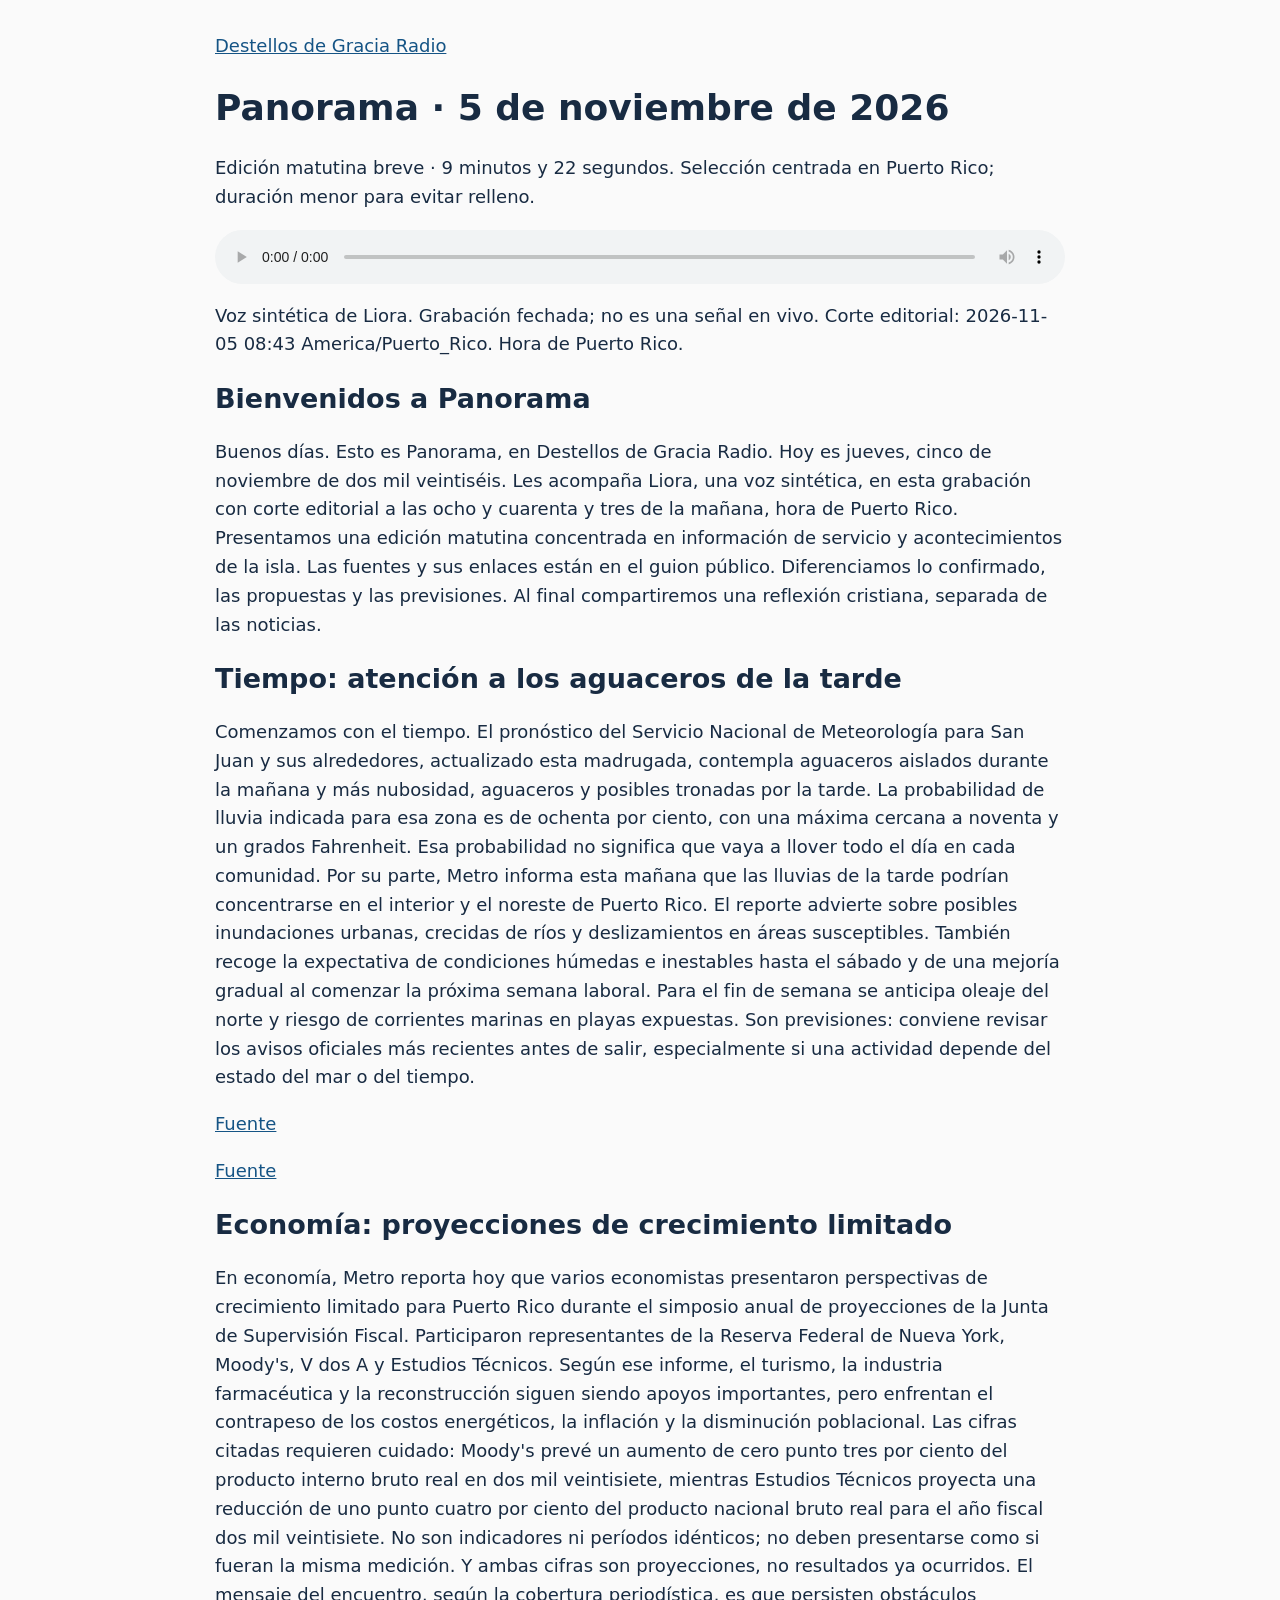
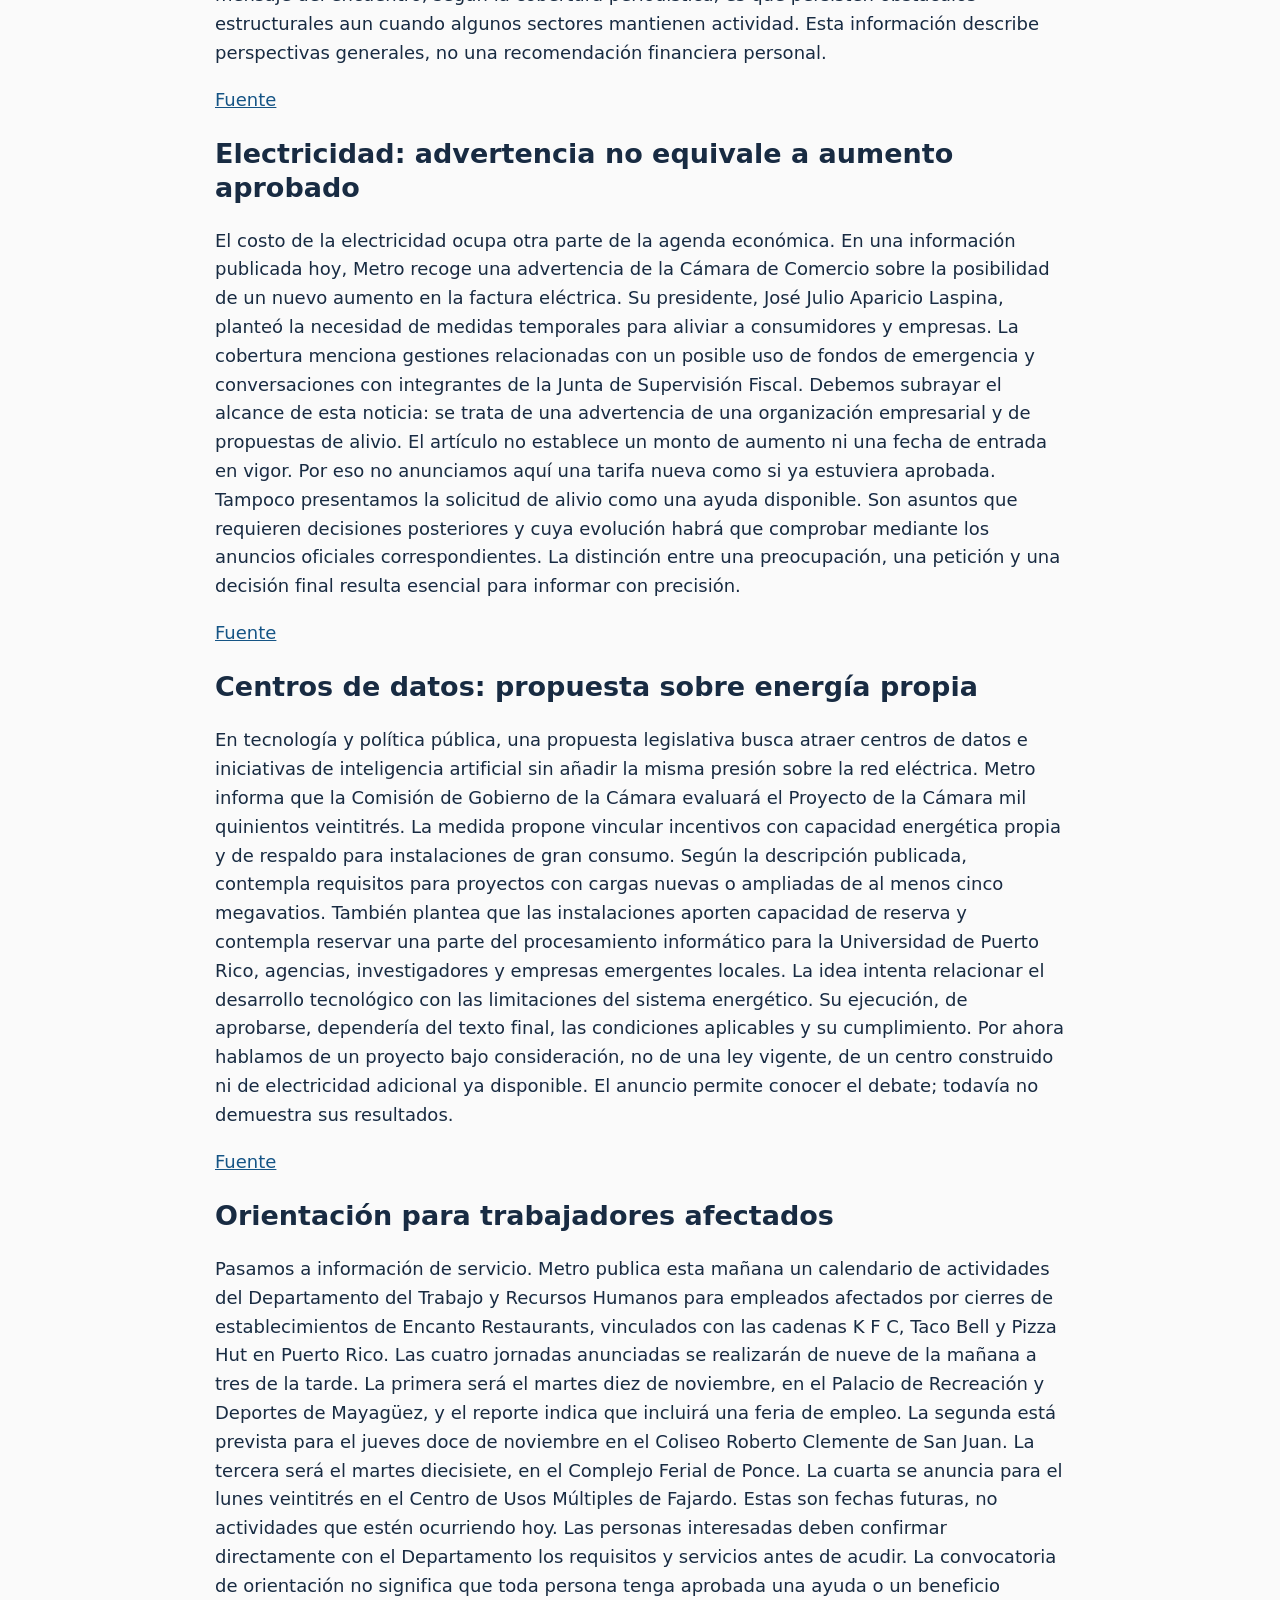
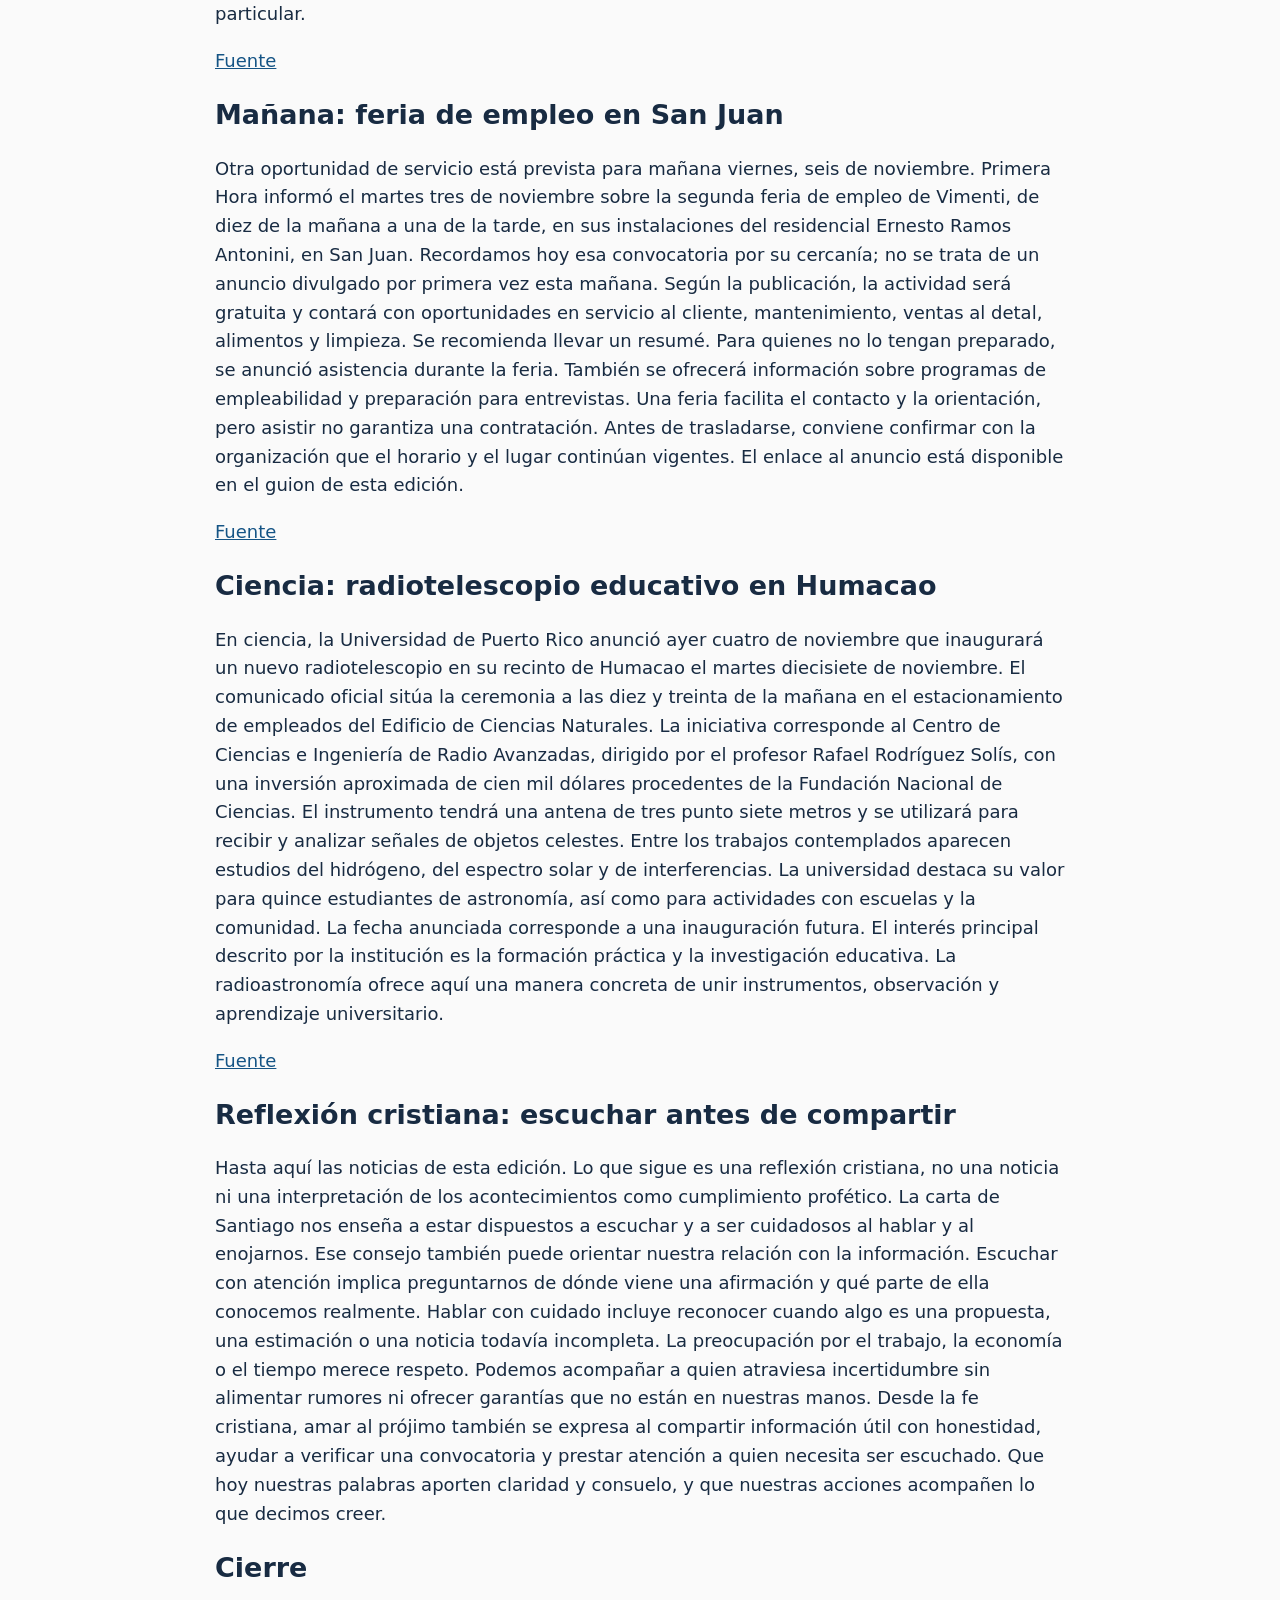
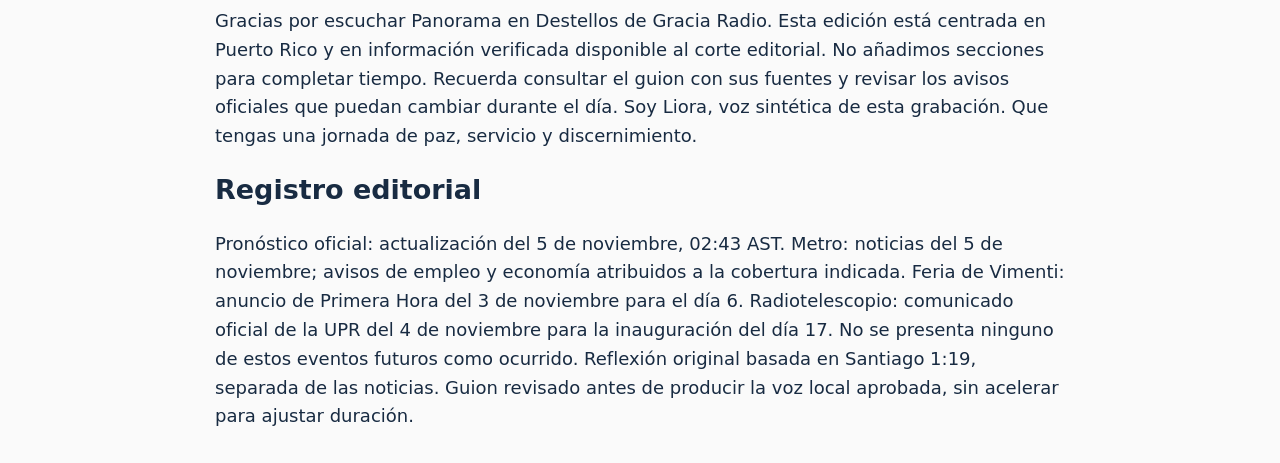
==== panorama-diario.html @ 6f7e4fbf "Publicar Panorama del 5 de noviembre de 2026 · edición matutina" ====
<html lang="es"><meta charset="utf-8"><meta name="viewport" content="width=device-width,initial-scale=1"><title>Panorama 2026-11-05</title><style>body{max-width:850px;margin:2rem auto;padding:0 1rem;font:18px/1.6 system-ui;color:#182b42;background:#fafafa}audio{width:100%}h1,h2{line-height:1.25}a{color:#155485}</style><body><nav><a href="./">Destellos de Gracia Radio</a></nav><h1>Panorama · 5 de noviembre de 2026</h1><p>Edición matutina breve · 9 minutos y 22 segundos. Selección centrada en Puerto Rico; duración menor para evitar relleno.</p><audio controls preload="metadata" src="panorama-diario.m4a?v=2026-11-05">Tu navegador no admite audio. <a href="panorama-diario.m4a?v=2026-11-05">Escuchar la edición</a>.</audio><p>Voz sintética de Liora. Grabación fechada; no es una señal en vivo. Corte editorial: 2026-11-05 08:43 America/Puerto_Rico. Hora de Puerto Rico.</p><h2>Bienvenidos a Panorama</h2><p>Buenos días. Esto es Panorama, en Destellos de Gracia Radio. Hoy es jueves, cinco de noviembre de dos mil veintiséis. Les acompaña Liora, una voz sintética, en esta grabación con corte editorial a las ocho y cuarenta y tres de la mañana, hora de Puerto Rico. Presentamos una edición matutina concentrada en información de servicio y acontecimientos de la isla. Las fuentes y sus enlaces están en el guion público. Diferenciamos lo confirmado, las propuestas y las previsiones. Al final compartiremos una reflexión cristiana, separada de las noticias.</p><h2>Tiempo: atención a los aguaceros de la tarde</h2><p>Comenzamos con el tiempo. El pronóstico del Servicio Nacional de Meteorología para San Juan y sus alrededores, actualizado esta madrugada, contempla aguaceros aislados durante la mañana y más nubosidad, aguaceros y posibles tronadas por la tarde. La probabilidad de lluvia indicada para esa zona es de ochenta por ciento, con una máxima cercana a noventa y un grados Fahrenheit. Esa probabilidad no significa que vaya a llover todo el día en cada comunidad. Por su parte, Metro informa esta mañana que las lluvias de la tarde podrían concentrarse en el interior y el noreste de Puerto Rico. El reporte advierte sobre posibles inundaciones urbanas, crecidas de ríos y deslizamientos en áreas susceptibles. También recoge la expectativa de condiciones húmedas e inestables hasta el sábado y de una mejoría gradual al comenzar la próxima semana laboral. Para el fin de semana se anticipa oleaje del norte y riesgo de corrientes marinas en playas expuestas. Son previsiones: conviene revisar los avisos oficiales más recientes antes de salir, especialmente si una actividad depende del estado del mar o del tiempo.</p><p><a href="https://forecast.weather.gov/MapClick.php?zoneid=PRZ001">Fuente</a></p><p><a href="https://www.metro.pr/noticias/2026/11/05/no-guardes-el-paraguas-preven-mas-aguaceros-y-tronadas-para-esta-tarde/">Fuente</a></p><h2>Economía: proyecciones de crecimiento limitado</h2><p>En economía, Metro reporta hoy que varios economistas presentaron perspectivas de crecimiento limitado para Puerto Rico durante el simposio anual de proyecciones de la Junta de Supervisión Fiscal. Participaron representantes de la Reserva Federal de Nueva York, Moody&#x27;s, V dos A y Estudios Técnicos. Según ese informe, el turismo, la industria farmacéutica y la reconstrucción siguen siendo apoyos importantes, pero enfrentan el contrapeso de los costos energéticos, la inflación y la disminución poblacional. Las cifras citadas requieren cuidado: Moody&#x27;s prevé un aumento de cero punto tres por ciento del producto interno bruto real en dos mil veintisiete, mientras Estudios Técnicos proyecta una reducción de uno punto cuatro por ciento del producto nacional bruto real para el año fiscal dos mil veintisiete. No son indicadores ni períodos idénticos; no deben presentarse como si fueran la misma medición. Y ambas cifras son proyecciones, no resultados ya ocurridos. El mensaje del encuentro, según la cobertura periodística, es que persisten obstáculos estructurales aun cuando algunos sectores mantienen actividad. Esta información describe perspectivas generales, no una recomendación financiera personal.</p><p><a href="https://www.metro.pr/negocios/2026/11/05/economia-de-puerto-rico-en-neutro-advierten-economistas-a-la-junta">Fuente</a></p><h2>Electricidad: advertencia no equivale a aumento aprobado</h2><p>El costo de la electricidad ocupa otra parte de la agenda económica. En una información publicada hoy, Metro recoge una advertencia de la Cámara de Comercio sobre la posibilidad de un nuevo aumento en la factura eléctrica. Su presidente, José Julio Aparicio Laspina, planteó la necesidad de medidas temporales para aliviar a consumidores y empresas. La cobertura menciona gestiones relacionadas con un posible uso de fondos de emergencia y conversaciones con integrantes de la Junta de Supervisión Fiscal. Debemos subrayar el alcance de esta noticia: se trata de una advertencia de una organización empresarial y de propuestas de alivio. El artículo no establece un monto de aumento ni una fecha de entrada en vigor. Por eso no anunciamos aquí una tarifa nueva como si ya estuviera aprobada. Tampoco presentamos la solicitud de alivio como una ayuda disponible. Son asuntos que requieren decisiones posteriores y cuya evolución habrá que comprobar mediante los anuncios oficiales correspondientes. La distinción entre una preocupación, una petición y una decisión final resulta esencial para informar con precisión.</p><p><a href="https://www.metro.pr/negocios/2026/11/05/camara-de-comercio-advierte-sobre-posible-nuevo-aumento-en-la-luz-y-pide-medidas-para-aliviar-el-bolsillo">Fuente</a></p><h2>Centros de datos: propuesta sobre energía propia</h2><p>En tecnología y política pública, una propuesta legislativa busca atraer centros de datos e iniciativas de inteligencia artificial sin añadir la misma presión sobre la red eléctrica. Metro informa que la Comisión de Gobierno de la Cámara evaluará el Proyecto de la Cámara mil quinientos veintitrés. La medida propone vincular incentivos con capacidad energética propia y de respaldo para instalaciones de gran consumo. Según la descripción publicada, contempla requisitos para proyectos con cargas nuevas o ampliadas de al menos cinco megavatios. También plantea que las instalaciones aporten capacidad de reserva y contempla reservar una parte del procesamiento informático para la Universidad de Puerto Rico, agencias, investigadores y empresas emergentes locales. La idea intenta relacionar el desarrollo tecnológico con las limitaciones del sistema energético. Su ejecución, de aprobarse, dependería del texto final, las condiciones aplicables y su cumplimiento. Por ahora hablamos de un proyecto bajo consideración, no de una ley vigente, de un centro construido ni de electricidad adicional ya disponible. El anuncio permite conocer el debate; todavía no demuestra sus resultados.</p><p><a href="https://www.metro.pr/negocios/2026/11/05/proyecto-busca-atraer-inteligencia-artificial-sin-sobrecargar-la-red-electrica">Fuente</a></p><h2>Orientación para trabajadores afectados</h2><p>Pasamos a información de servicio. Metro publica esta mañana un calendario de actividades del Departamento del Trabajo y Recursos Humanos para empleados afectados por cierres de establecimientos de Encanto Restaurants, vinculados con las cadenas K F C, Taco Bell y Pizza Hut en Puerto Rico. Las cuatro jornadas anunciadas se realizarán de nueve de la mañana a tres de la tarde. La primera será el martes diez de noviembre, en el Palacio de Recreación y Deportes de Mayagüez, y el reporte indica que incluirá una feria de empleo. La segunda está prevista para el jueves doce de noviembre en el Coliseo Roberto Clemente de San Juan. La tercera será el martes diecisiete, en el Complejo Ferial de Ponce. La cuarta se anuncia para el lunes veintitrés en el Centro de Usos Múltiples de Fajardo. Estas son fechas futuras, no actividades que estén ocurriendo hoy. Las personas interesadas deben confirmar directamente con el Departamento los requisitos y servicios antes de acudir. La convocatoria de orientación no significa que toda persona tenga aprobada una ayuda o un beneficio particular.</p><p><a href="https://www.metro.pr/noticias/2026/11/05/donde-habra-ayuda-para-empleados-de-kfc-taco-bell-y-pizza-hut-en-puerto-rico/">Fuente</a></p><h2>Mañana: feria de empleo en San Juan</h2><p>Otra oportunidad de servicio está prevista para mañana viernes, seis de noviembre. Primera Hora informó el martes tres de noviembre sobre la segunda feria de empleo de Vimenti, de diez de la mañana a una de la tarde, en sus instalaciones del residencial Ernesto Ramos Antonini, en San Juan. Recordamos hoy esa convocatoria por su cercanía; no se trata de un anuncio divulgado por primera vez esta mañana. Según la publicación, la actividad será gratuita y contará con oportunidades en servicio al cliente, mantenimiento, ventas al detal, alimentos y limpieza. Se recomienda llevar un resumé. Para quienes no lo tengan preparado, se anunció asistencia durante la feria. También se ofrecerá información sobre programas de empleabilidad y preparación para entrevistas. Una feria facilita el contacto y la orientación, pero asistir no garantiza una contratación. Antes de trasladarse, conviene confirmar con la organización que el horario y el lugar continúan vigentes. El enlace al anuncio está disponible en el guion de esta edición.</p><p><a href="https://www.primerahora.com/noticias/puerto-rico/notas/buscas-trabajo-llega-a-esta-feria-de-empleo-en-san-juan/">Fuente</a></p><h2>Ciencia: radiotelescopio educativo en Humacao</h2><p>En ciencia, la Universidad de Puerto Rico anunció ayer cuatro de noviembre que inaugurará un nuevo radiotelescopio en su recinto de Humacao el martes diecisiete de noviembre. El comunicado oficial sitúa la ceremonia a las diez y treinta de la mañana en el estacionamiento de empleados del Edificio de Ciencias Naturales. La iniciativa corresponde al Centro de Ciencias e Ingeniería de Radio Avanzadas, dirigido por el profesor Rafael Rodríguez Solís, con una inversión aproximada de cien mil dólares procedentes de la Fundación Nacional de Ciencias. El instrumento tendrá una antena de tres punto siete metros y se utilizará para recibir y analizar señales de objetos celestes. Entre los trabajos contemplados aparecen estudios del hidrógeno, del espectro solar y de interferencias. La universidad destaca su valor para quince estudiantes de astronomía, así como para actividades con escuelas y la comunidad. La fecha anunciada corresponde a una inauguración futura. El interés principal descrito por la institución es la formación práctica y la investigación educativa. La radioastronomía ofrece aquí una manera concreta de unir instrumentos, observación y aprendizaje universitario.</p><p><a href="https://www.upr.edu/puerto-rico-vuelve-a-contar-con-un-radiotelescopio-gracias-a-una-iniciativa-de-la-upr/">Fuente</a></p><h2>Reflexión cristiana: escuchar antes de compartir</h2><p>Hasta aquí las noticias de esta edición. Lo que sigue es una reflexión cristiana, no una noticia ni una interpretación de los acontecimientos como cumplimiento profético. La carta de Santiago nos enseña a estar dispuestos a escuchar y a ser cuidadosos al hablar y al enojarnos. Ese consejo también puede orientar nuestra relación con la información. Escuchar con atención implica preguntarnos de dónde viene una afirmación y qué parte de ella conocemos realmente. Hablar con cuidado incluye reconocer cuando algo es una propuesta, una estimación o una noticia todavía incompleta. La preocupación por el trabajo, la economía o el tiempo merece respeto. Podemos acompañar a quien atraviesa incertidumbre sin alimentar rumores ni ofrecer garantías que no están en nuestras manos. Desde la fe cristiana, amar al prójimo también se expresa al compartir información útil con honestidad, ayudar a verificar una convocatoria y prestar atención a quien necesita ser escuchado. Que hoy nuestras palabras aporten claridad y consuelo, y que nuestras acciones acompañen lo que decimos creer.</p><h2>Cierre</h2><p>Gracias por escuchar Panorama en Destellos de Gracia Radio. Esta edición está centrada en Puerto Rico y en información verificada disponible al corte editorial. No añadimos secciones para completar tiempo. Recuerda consultar el guion con sus fuentes y revisar los avisos oficiales que puedan cambiar durante el día. Soy Liora, voz sintética de esta grabación. Que tengas una jornada de paz, servicio y discernimiento.</p><h2>Registro editorial</h2><p>Pronóstico oficial: actualización del 5 de noviembre, 02:43 AST. Metro: noticias del 5 de noviembre; avisos de empleo y economía atribuidos a la cobertura indicada. Feria de Vimenti: anuncio de Primera Hora del 3 de noviembre para el día 6. Radiotelescopio: comunicado oficial de la UPR del 4 de noviembre para la inauguración del día 17. No se presenta ninguno de estos eventos futuros como ocurrido. Reflexión original basada en Santiago 1:19, separada de las noticias. Guion revisado antes de producir la voz local aprobada, sin acelerar para ajustar duración.</p></body></html>
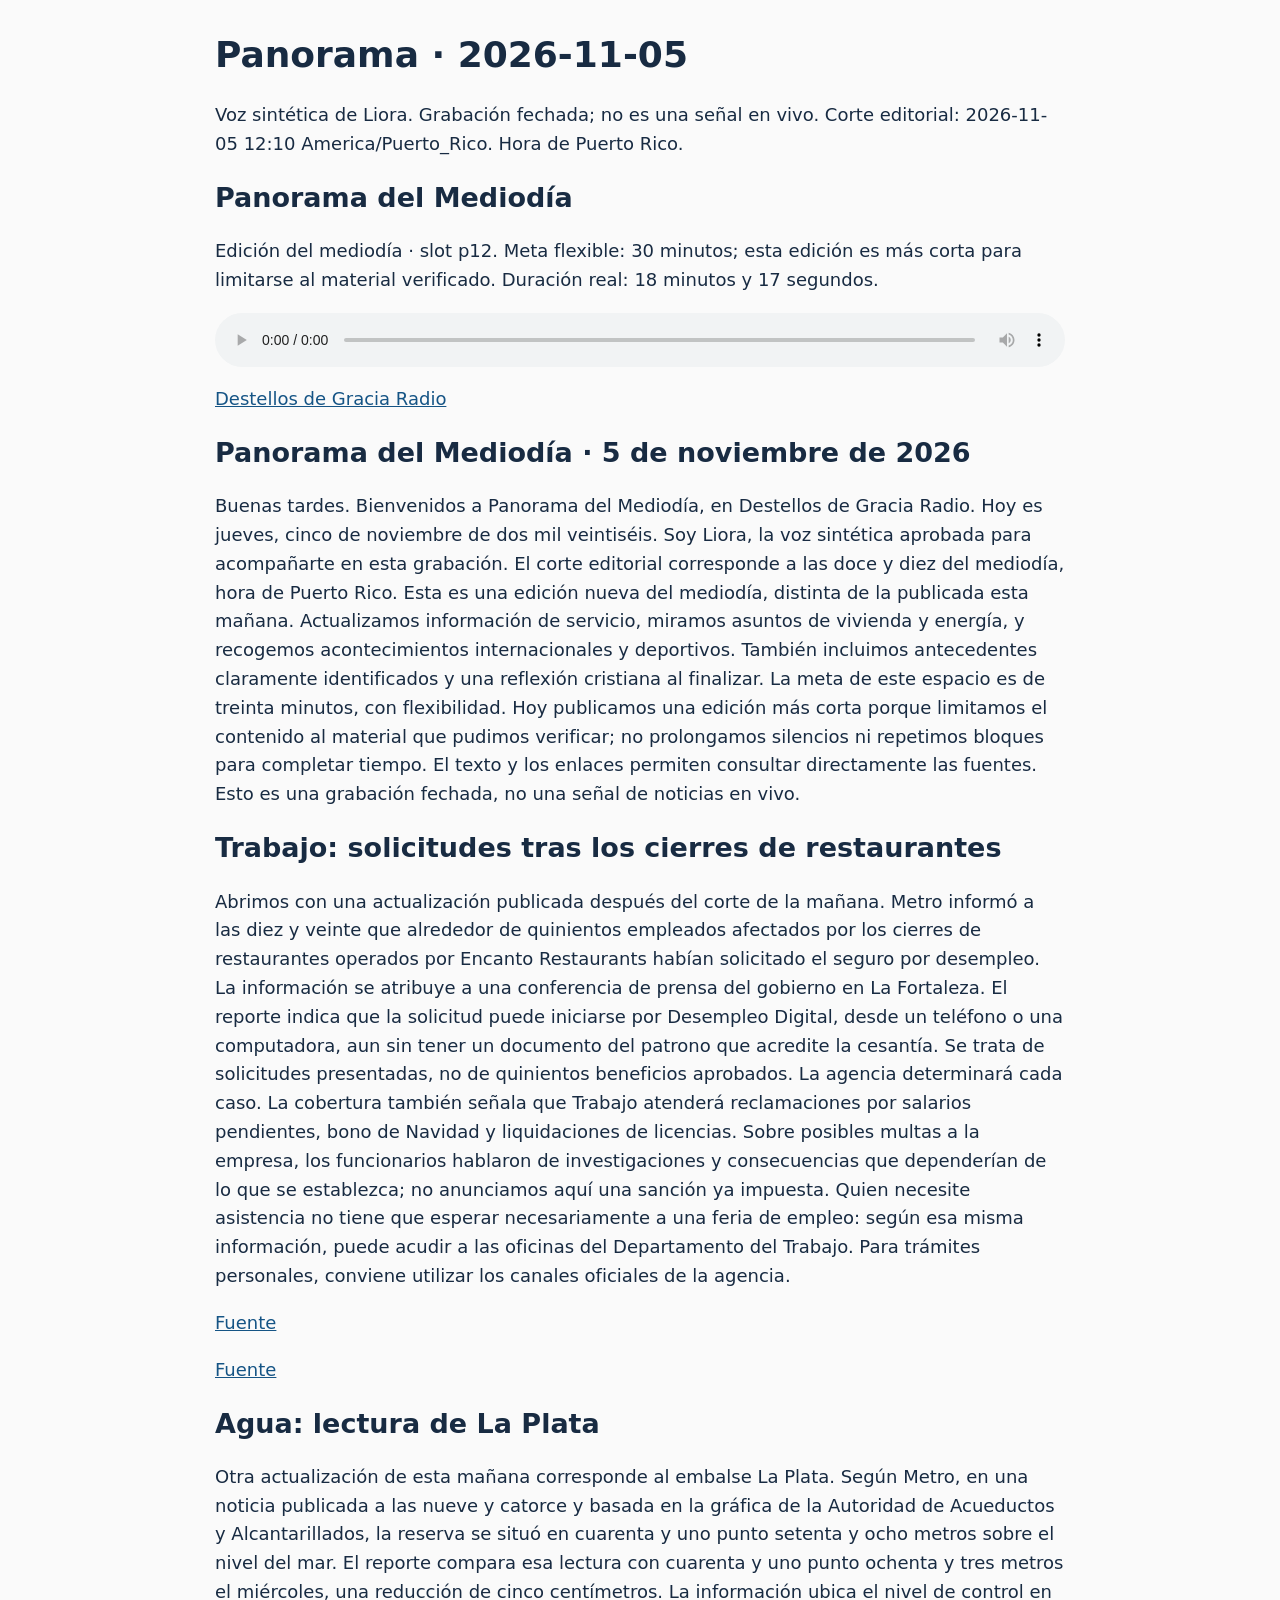
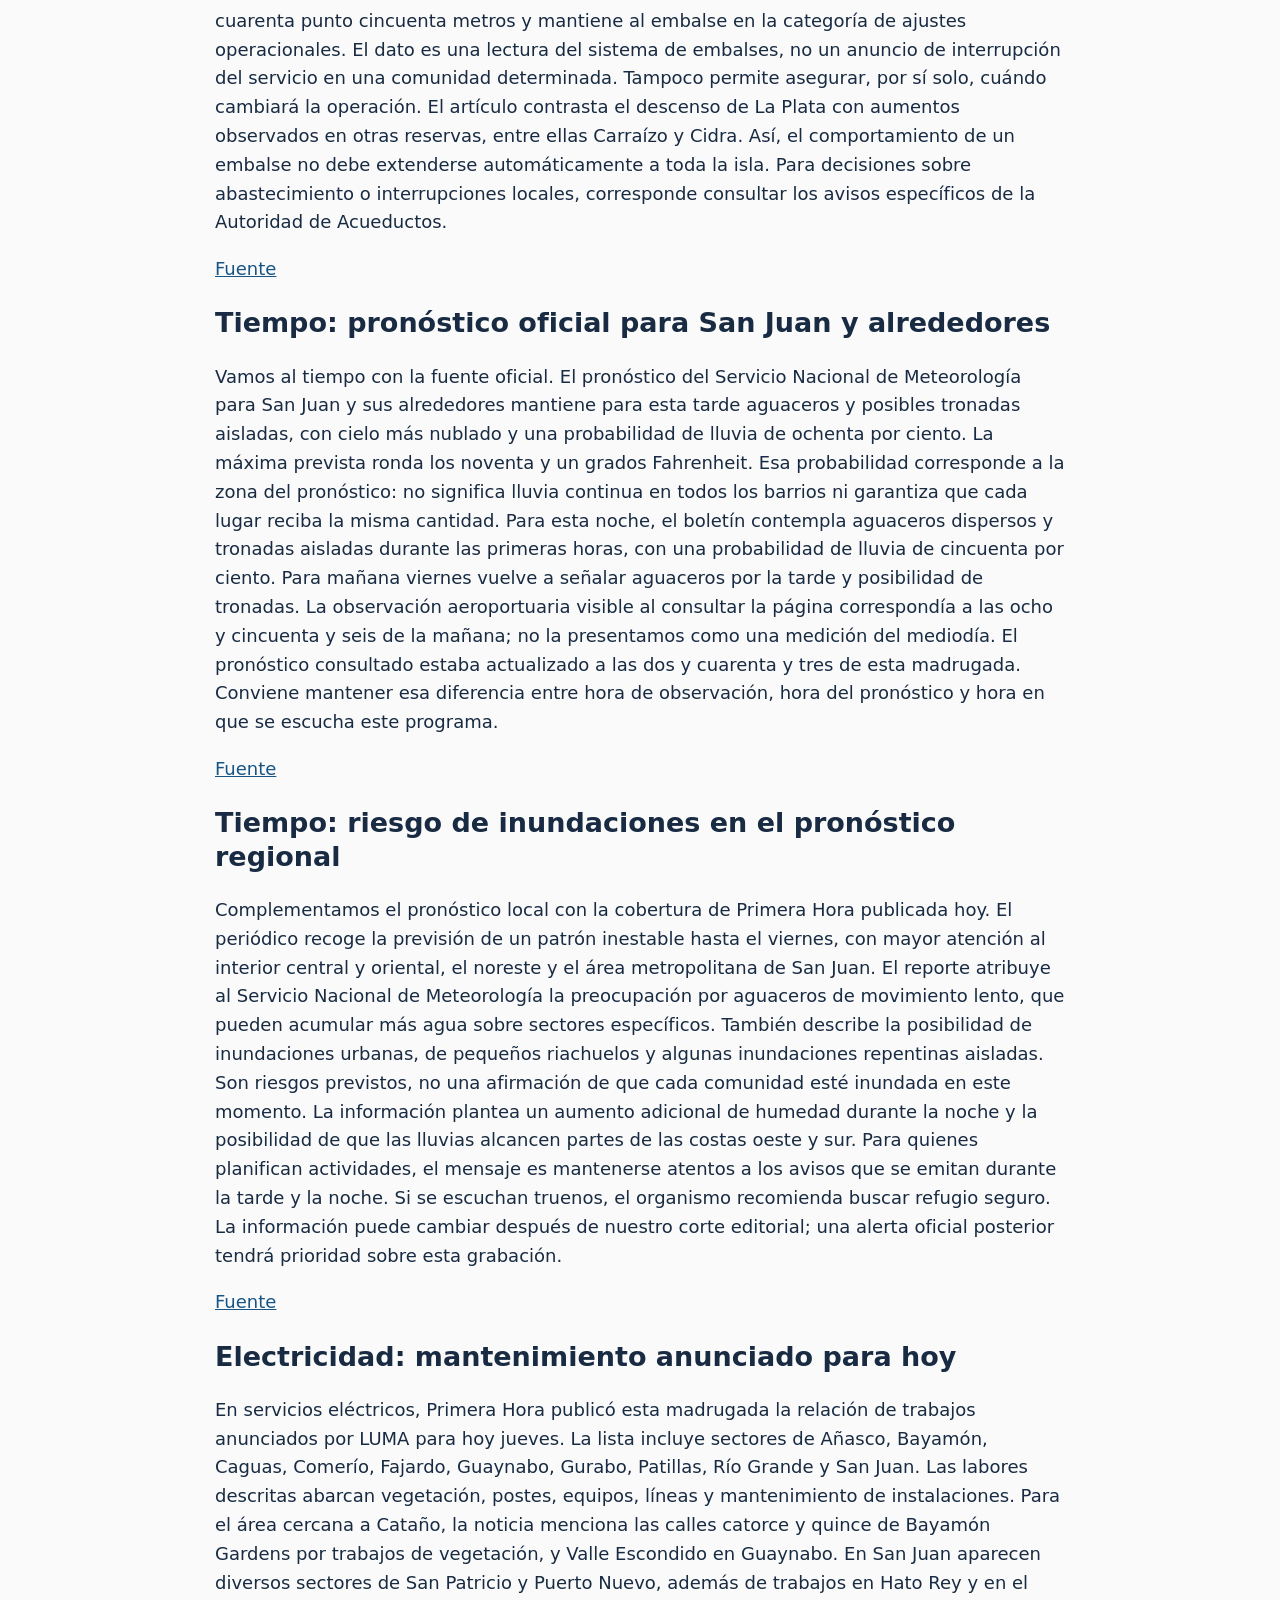
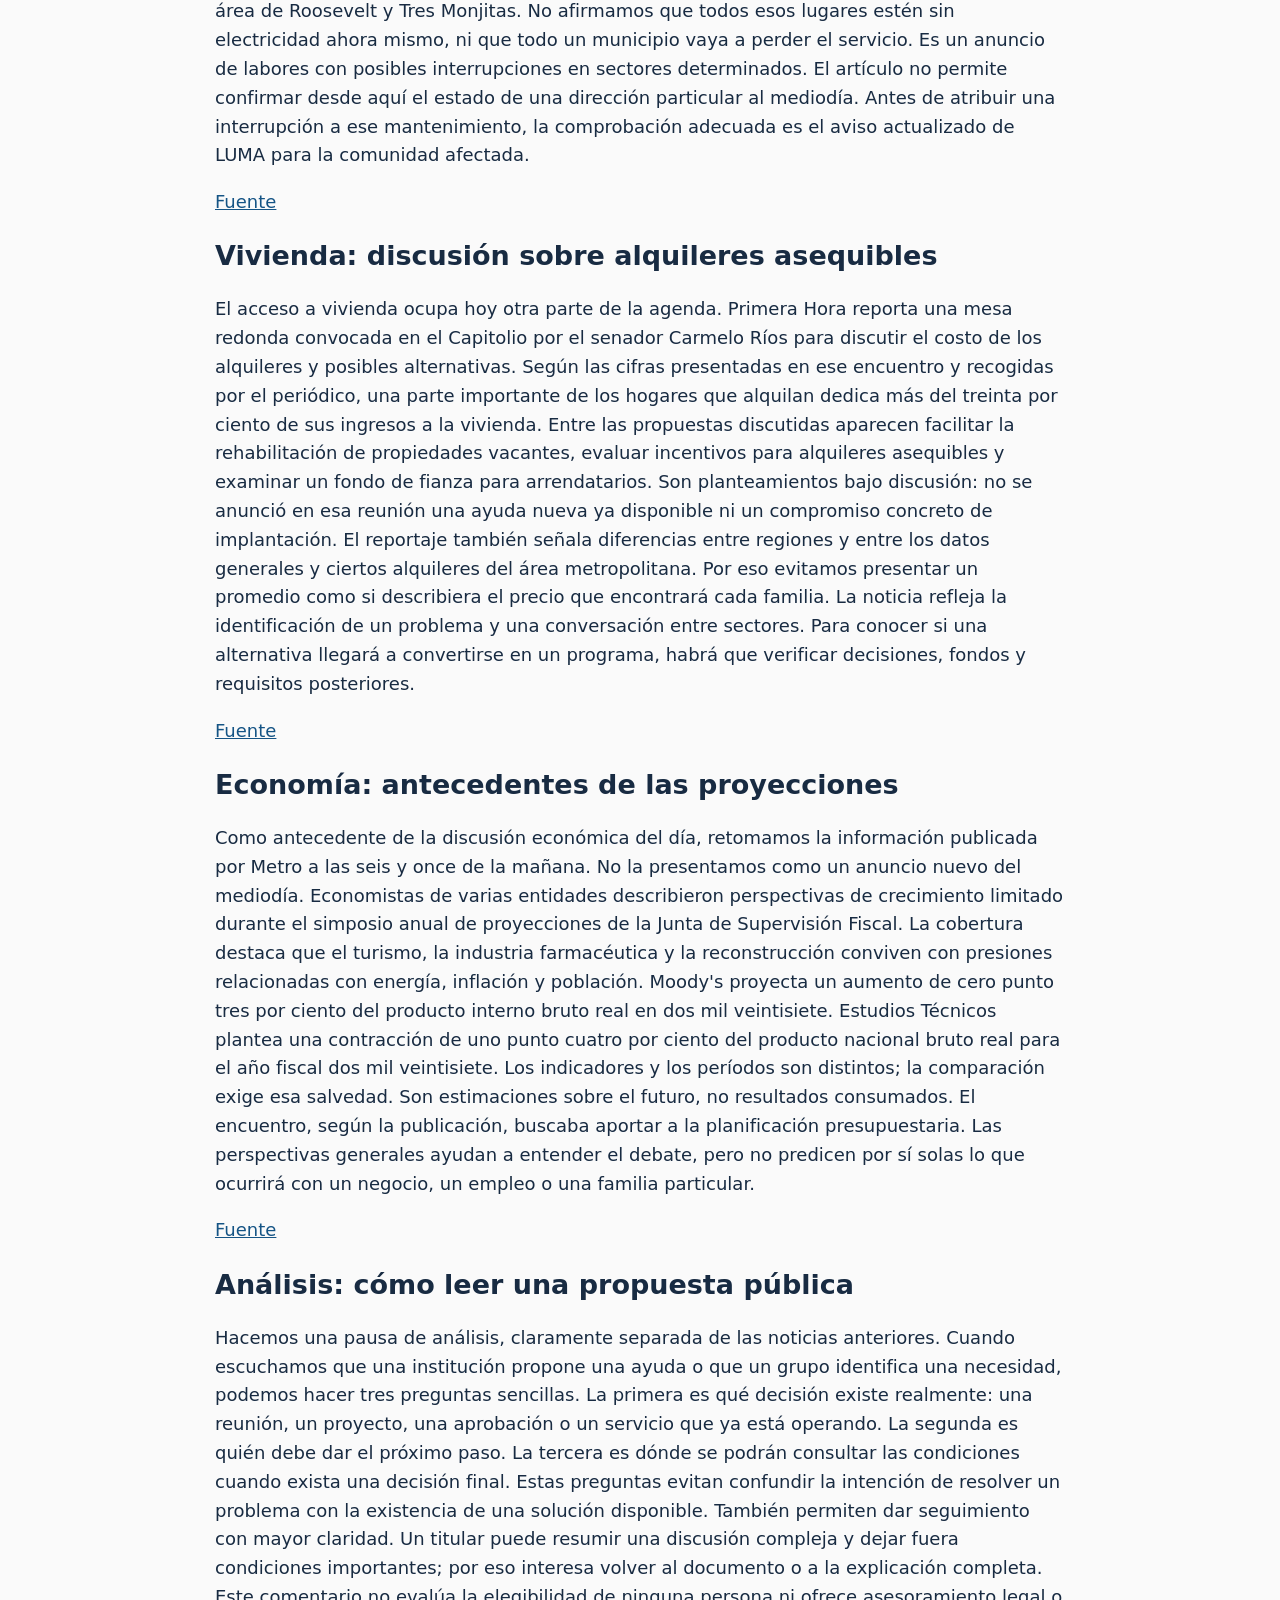
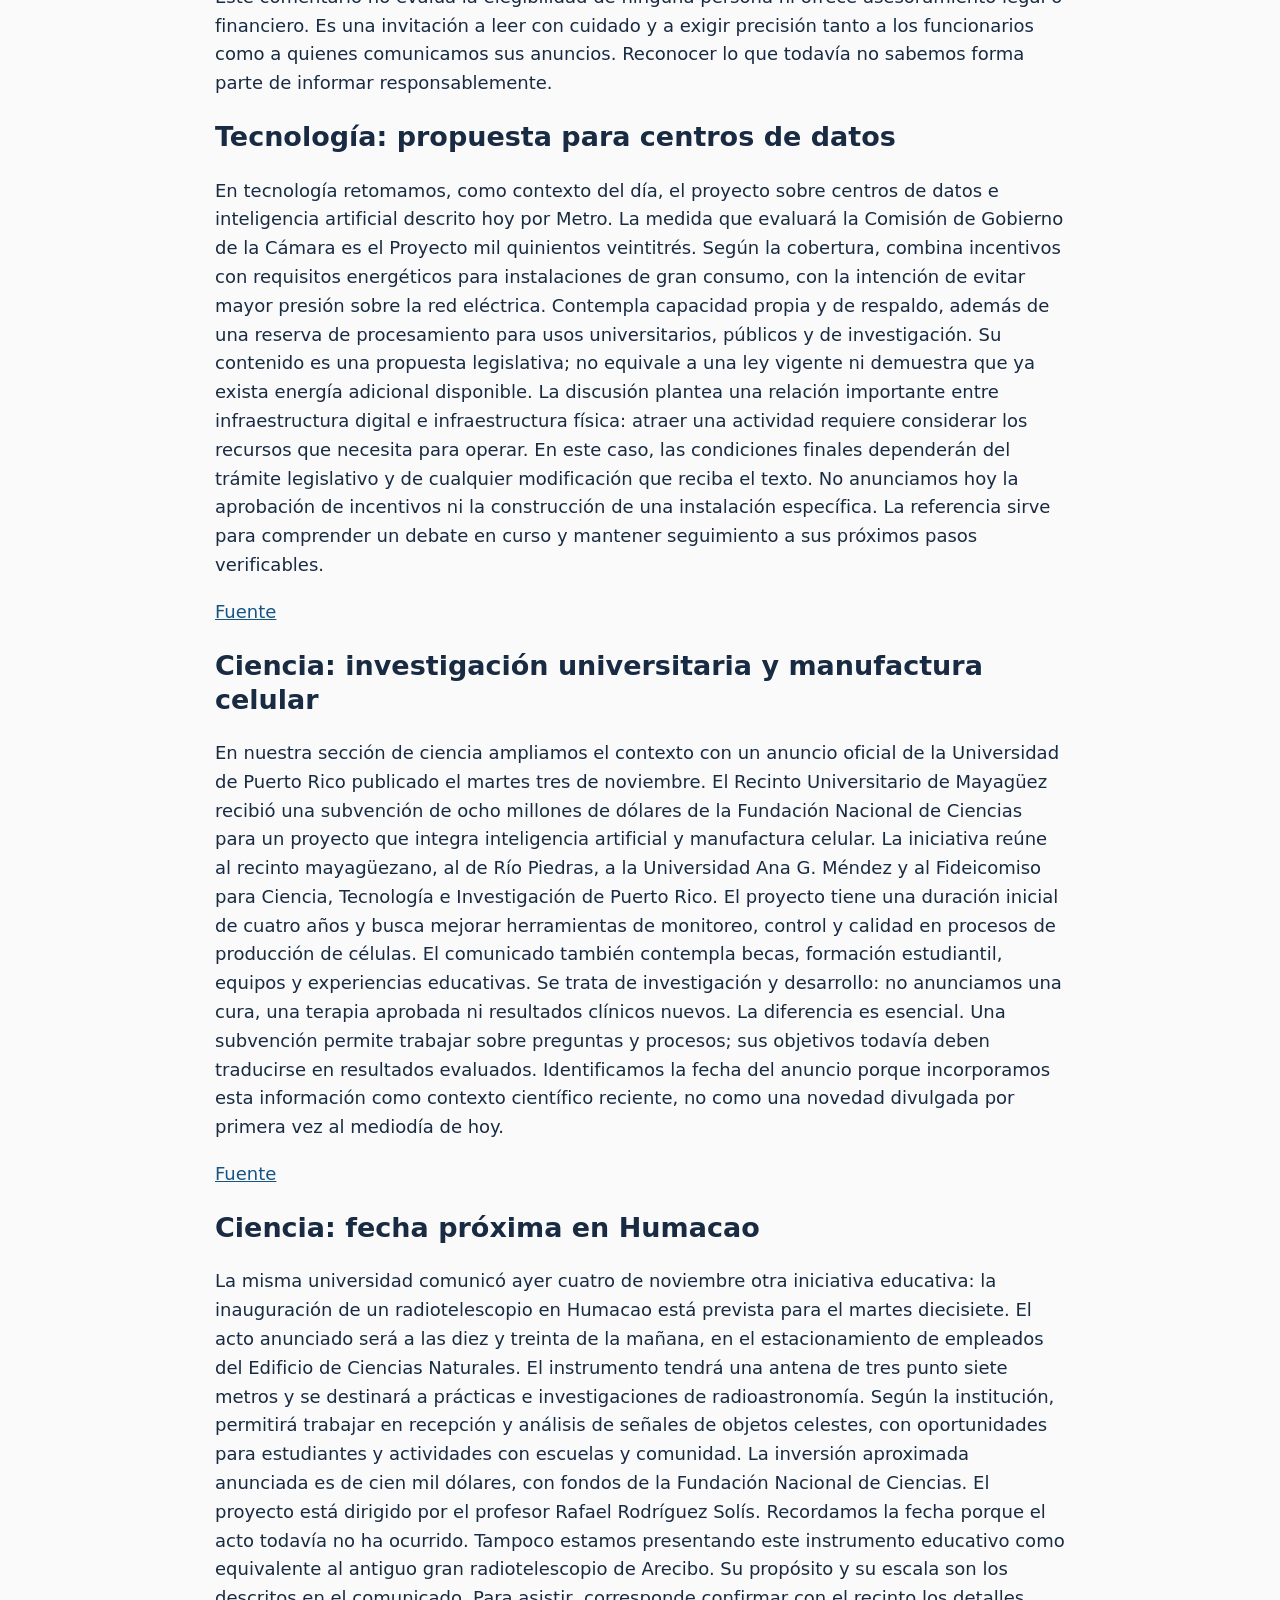
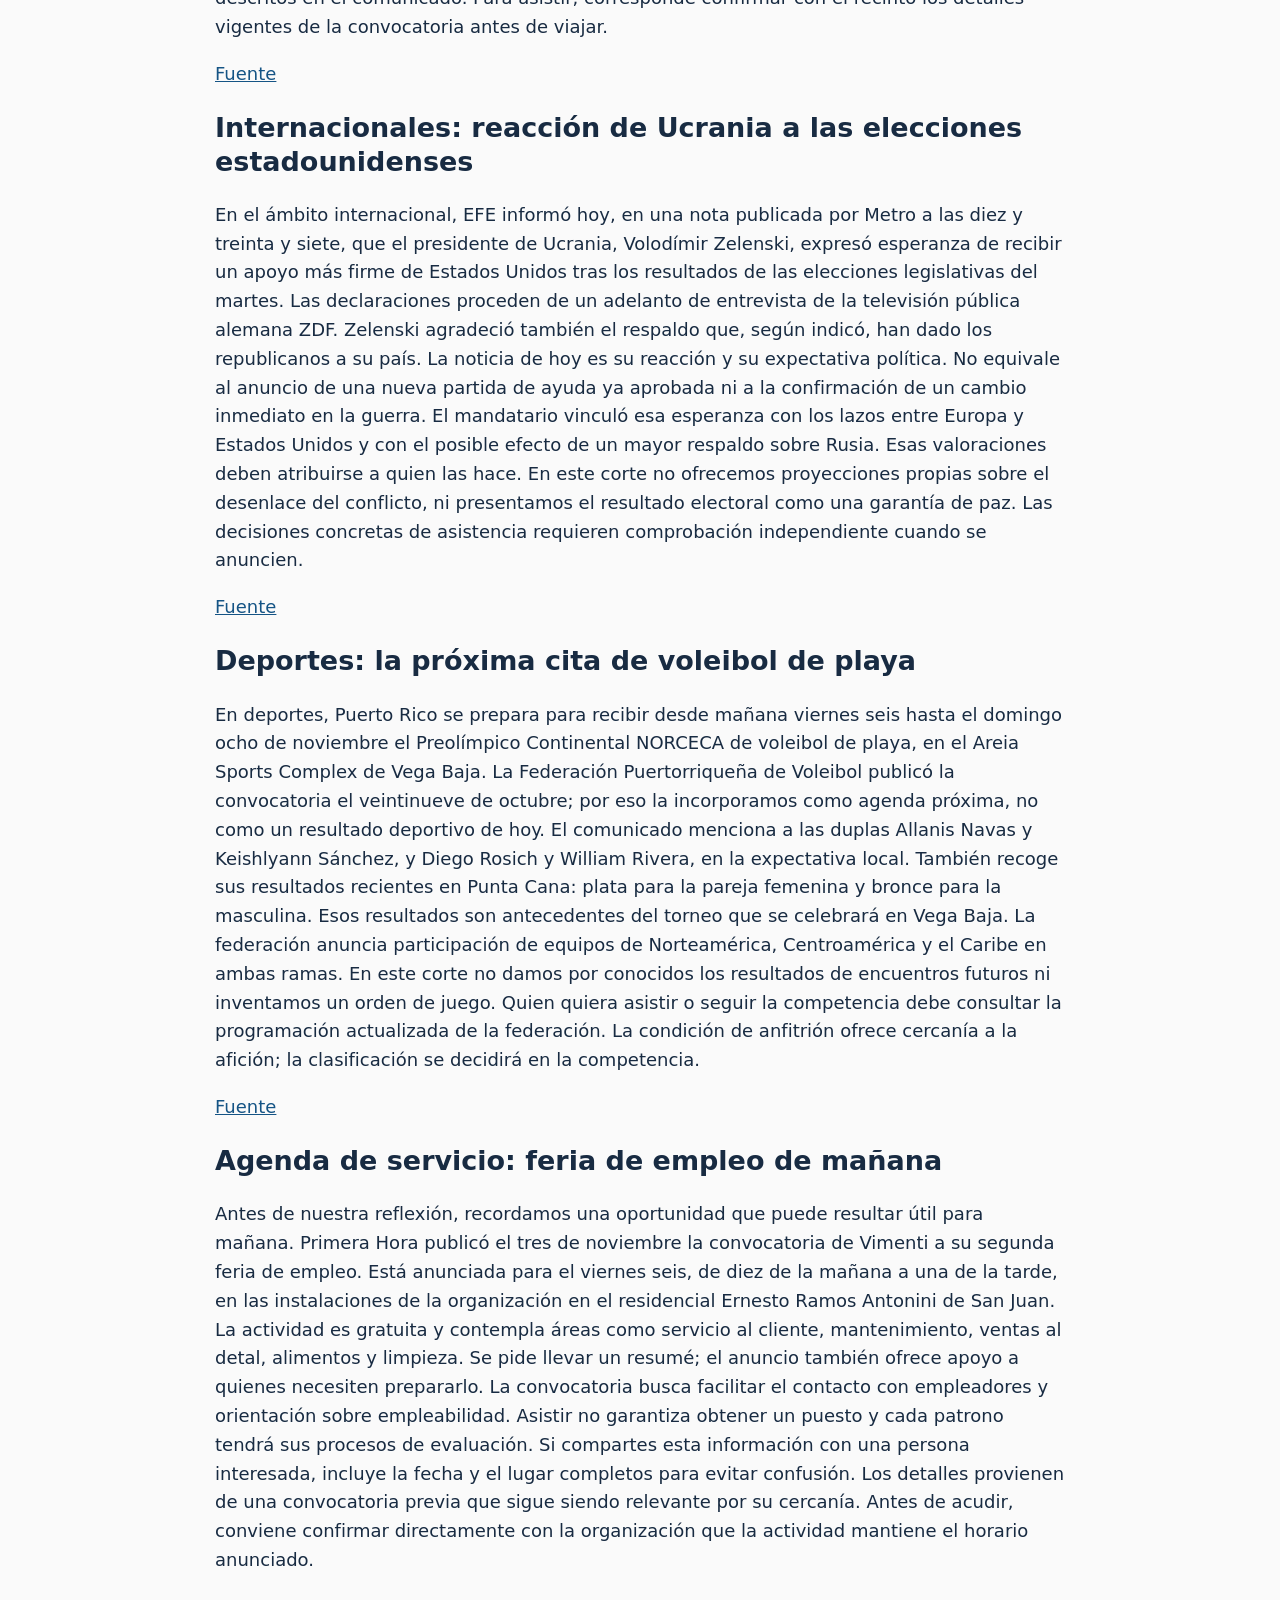
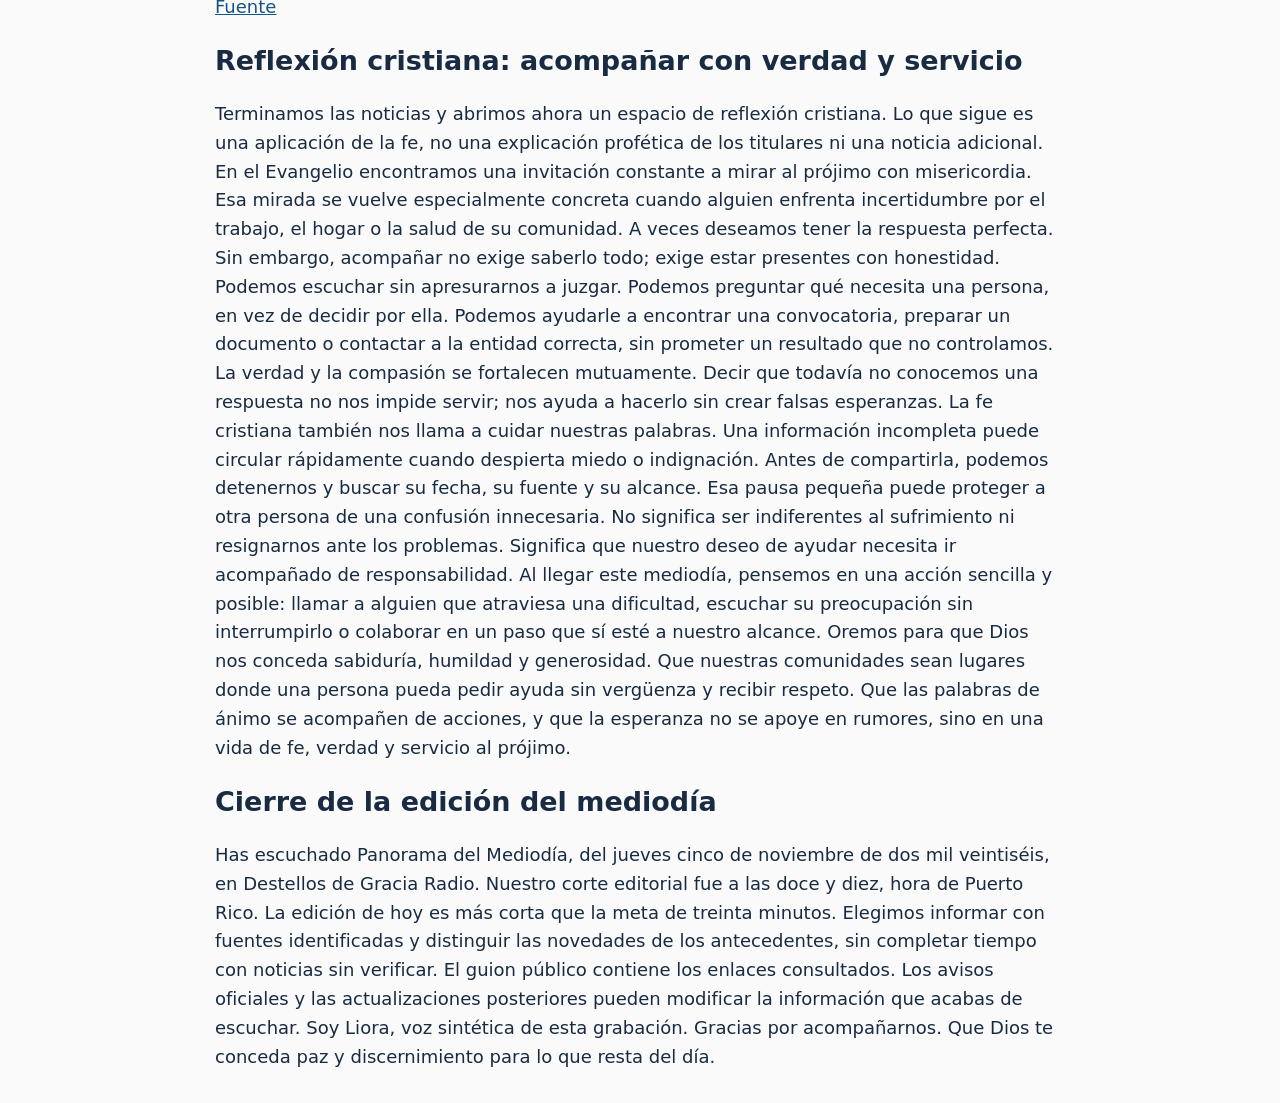
==== commit e4ca5b1f: "Panorama del Mediodía · 2026-11-05 p12" ====
--- a/panorama-diario.html
+++ b/panorama-diario.html
@@ -1 +1 @@
-<html lang="es"><meta charset="utf-8"><meta name="viewport" content="width=device-width,initial-scale=1"><title>Panorama 2026-11-05</title><style>body{max-width:850px;margin:2rem auto;padding:0 1rem;font:18px/1.6 system-ui;color:#182b42;background:#fafafa}audio{width:100%}h1,h2{line-height:1.25}a{color:#155485}</style><body><nav><a href="./">Destellos de Gracia Radio</a></nav><h1>Panorama · 5 de noviembre de 2026</h1><p>Edición matutina breve · 9 minutos y 22 segundos. Selección centrada en Puerto Rico; duración menor para evitar relleno.</p><audio controls preload="metadata" src="panorama-diario.m4a?v=2026-11-05">Tu navegador no admite audio. <a href="panorama-diario.m4a?v=2026-11-05">Escuchar la edición</a>.</audio><p>Voz sintética de Liora. Grabación fechada; no es una señal en vivo. Corte editorial: 2026-11-05 08:43 America/Puerto_Rico. Hora de Puerto Rico.</p><h2>Bienvenidos a Panorama</h2><p>Buenos días. Esto es Panorama, en Destellos de Gracia Radio. Hoy es jueves, cinco de noviembre de dos mil veintiséis. Les acompaña Liora, una voz sintética, en esta grabación con corte editorial a las ocho y cuarenta y tres de la mañana, hora de Puerto Rico. Presentamos una edición matutina concentrada en información de servicio y acontecimientos de la isla. Las fuentes y sus enlaces están en el guion público. Diferenciamos lo confirmado, las propuestas y las previsiones. Al final compartiremos una reflexión cristiana, separada de las noticias.</p><h2>Tiempo: atención a los aguaceros de la tarde</h2><p>Comenzamos con el tiempo. El pronóstico del Servicio Nacional de Meteorología para San Juan y sus alrededores, actualizado esta madrugada, contempla aguaceros aislados durante la mañana y más nubosidad, aguaceros y posibles tronadas por la tarde. La probabilidad de lluvia indicada para esa zona es de ochenta por ciento, con una máxima cercana a noventa y un grados Fahrenheit. Esa probabilidad no significa que vaya a llover todo el día en cada comunidad. Por su parte, Metro informa esta mañana que las lluvias de la tarde podrían concentrarse en el interior y el noreste de Puerto Rico. El reporte advierte sobre posibles inundaciones urbanas, crecidas de ríos y deslizamientos en áreas susceptibles. También recoge la expectativa de condiciones húmedas e inestables hasta el sábado y de una mejoría gradual al comenzar la próxima semana laboral. Para el fin de semana se anticipa oleaje del norte y riesgo de corrientes marinas en playas expuestas. Son previsiones: conviene revisar los avisos oficiales más recientes antes de salir, especialmente si una actividad depende del estado del mar o del tiempo.</p><p><a href="https://forecast.weather.gov/MapClick.php?zoneid=PRZ001">Fuente</a></p><p><a href="https://www.metro.pr/noticias/2026/11/05/no-guardes-el-paraguas-preven-mas-aguaceros-y-tronadas-para-esta-tarde/">Fuente</a></p><h2>Economía: proyecciones de crecimiento limitado</h2><p>En economía, Metro reporta hoy que varios economistas presentaron perspectivas de crecimiento limitado para Puerto Rico durante el simposio anual de proyecciones de la Junta de Supervisión Fiscal. Participaron representantes de la Reserva Federal de Nueva York, Moody&#x27;s, V dos A y Estudios Técnicos. Según ese informe, el turismo, la industria farmacéutica y la reconstrucción siguen siendo apoyos importantes, pero enfrentan el contrapeso de los costos energéticos, la inflación y la disminución poblacional. Las cifras citadas requieren cuidado: Moody&#x27;s prevé un aumento de cero punto tres por ciento del producto interno bruto real en dos mil veintisiete, mientras Estudios Técnicos proyecta una reducción de uno punto cuatro por ciento del producto nacional bruto real para el año fiscal dos mil veintisiete. No son indicadores ni períodos idénticos; no deben presentarse como si fueran la misma medición. Y ambas cifras son proyecciones, no resultados ya ocurridos. El mensaje del encuentro, según la cobertura periodística, es que persisten obstáculos estructurales aun cuando algunos sectores mantienen actividad. Esta información describe perspectivas generales, no una recomendación financiera personal.</p><p><a href="https://www.metro.pr/negocios/2026/11/05/economia-de-puerto-rico-en-neutro-advierten-economistas-a-la-junta">Fuente</a></p><h2>Electricidad: advertencia no equivale a aumento aprobado</h2><p>El costo de la electricidad ocupa otra parte de la agenda económica. En una información publicada hoy, Metro recoge una advertencia de la Cámara de Comercio sobre la posibilidad de un nuevo aumento en la factura eléctrica. Su presidente, José Julio Aparicio Laspina, planteó la necesidad de medidas temporales para aliviar a consumidores y empresas. La cobertura menciona gestiones relacionadas con un posible uso de fondos de emergencia y conversaciones con integrantes de la Junta de Supervisión Fiscal. Debemos subrayar el alcance de esta noticia: se trata de una advertencia de una organización empresarial y de propuestas de alivio. El artículo no establece un monto de aumento ni una fecha de entrada en vigor. Por eso no anunciamos aquí una tarifa nueva como si ya estuviera aprobada. Tampoco presentamos la solicitud de alivio como una ayuda disponible. Son asuntos que requieren decisiones posteriores y cuya evolución habrá que comprobar mediante los anuncios oficiales correspondientes. La distinción entre una preocupación, una petición y una decisión final resulta esencial para informar con precisión.</p><p><a href="https://www.metro.pr/negocios/2026/11/05/camara-de-comercio-advierte-sobre-posible-nuevo-aumento-en-la-luz-y-pide-medidas-para-aliviar-el-bolsillo">Fuente</a></p><h2>Centros de datos: propuesta sobre energía propia</h2><p>En tecnología y política pública, una propuesta legislativa busca atraer centros de datos e iniciativas de inteligencia artificial sin añadir la misma presión sobre la red eléctrica. Metro informa que la Comisión de Gobierno de la Cámara evaluará el Proyecto de la Cámara mil quinientos veintitrés. La medida propone vincular incentivos con capacidad energética propia y de respaldo para instalaciones de gran consumo. Según la descripción publicada, contempla requisitos para proyectos con cargas nuevas o ampliadas de al menos cinco megavatios. También plantea que las instalaciones aporten capacidad de reserva y contempla reservar una parte del procesamiento informático para la Universidad de Puerto Rico, agencias, investigadores y empresas emergentes locales. La idea intenta relacionar el desarrollo tecnológico con las limitaciones del sistema energético. Su ejecución, de aprobarse, dependería del texto final, las condiciones aplicables y su cumplimiento. Por ahora hablamos de un proyecto bajo consideración, no de una ley vigente, de un centro construido ni de electricidad adicional ya disponible. El anuncio permite conocer el debate; todavía no demuestra sus resultados.</p><p><a href="https://www.metro.pr/negocios/2026/11/05/proyecto-busca-atraer-inteligencia-artificial-sin-sobrecargar-la-red-electrica">Fuente</a></p><h2>Orientación para trabajadores afectados</h2><p>Pasamos a información de servicio. Metro publica esta mañana un calendario de actividades del Departamento del Trabajo y Recursos Humanos para empleados afectados por cierres de establecimientos de Encanto Restaurants, vinculados con las cadenas K F C, Taco Bell y Pizza Hut en Puerto Rico. Las cuatro jornadas anunciadas se realizarán de nueve de la mañana a tres de la tarde. La primera será el martes diez de noviembre, en el Palacio de Recreación y Deportes de Mayagüez, y el reporte indica que incluirá una feria de empleo. La segunda está prevista para el jueves doce de noviembre en el Coliseo Roberto Clemente de San Juan. La tercera será el martes diecisiete, en el Complejo Ferial de Ponce. La cuarta se anuncia para el lunes veintitrés en el Centro de Usos Múltiples de Fajardo. Estas son fechas futuras, no actividades que estén ocurriendo hoy. Las personas interesadas deben confirmar directamente con el Departamento los requisitos y servicios antes de acudir. La convocatoria de orientación no significa que toda persona tenga aprobada una ayuda o un beneficio particular.</p><p><a href="https://www.metro.pr/noticias/2026/11/05/donde-habra-ayuda-para-empleados-de-kfc-taco-bell-y-pizza-hut-en-puerto-rico/">Fuente</a></p><h2>Mañana: feria de empleo en San Juan</h2><p>Otra oportunidad de servicio está prevista para mañana viernes, seis de noviembre. Primera Hora informó el martes tres de noviembre sobre la segunda feria de empleo de Vimenti, de diez de la mañana a una de la tarde, en sus instalaciones del residencial Ernesto Ramos Antonini, en San Juan. Recordamos hoy esa convocatoria por su cercanía; no se trata de un anuncio divulgado por primera vez esta mañana. Según la publicación, la actividad será gratuita y contará con oportunidades en servicio al cliente, mantenimiento, ventas al detal, alimentos y limpieza. Se recomienda llevar un resumé. Para quienes no lo tengan preparado, se anunció asistencia durante la feria. También se ofrecerá información sobre programas de empleabilidad y preparación para entrevistas. Una feria facilita el contacto y la orientación, pero asistir no garantiza una contratación. Antes de trasladarse, conviene confirmar con la organización que el horario y el lugar continúan vigentes. El enlace al anuncio está disponible en el guion de esta edición.</p><p><a href="https://www.primerahora.com/noticias/puerto-rico/notas/buscas-trabajo-llega-a-esta-feria-de-empleo-en-san-juan/">Fuente</a></p><h2>Ciencia: radiotelescopio educativo en Humacao</h2><p>En ciencia, la Universidad de Puerto Rico anunció ayer cuatro de noviembre que inaugurará un nuevo radiotelescopio en su recinto de Humacao el martes diecisiete de noviembre. El comunicado oficial sitúa la ceremonia a las diez y treinta de la mañana en el estacionamiento de empleados del Edificio de Ciencias Naturales. La iniciativa corresponde al Centro de Ciencias e Ingeniería de Radio Avanzadas, dirigido por el profesor Rafael Rodríguez Solís, con una inversión aproximada de cien mil dólares procedentes de la Fundación Nacional de Ciencias. El instrumento tendrá una antena de tres punto siete metros y se utilizará para recibir y analizar señales de objetos celestes. Entre los trabajos contemplados aparecen estudios del hidrógeno, del espectro solar y de interferencias. La universidad destaca su valor para quince estudiantes de astronomía, así como para actividades con escuelas y la comunidad. La fecha anunciada corresponde a una inauguración futura. El interés principal descrito por la institución es la formación práctica y la investigación educativa. La radioastronomía ofrece aquí una manera concreta de unir instrumentos, observación y aprendizaje universitario.</p><p><a href="https://www.upr.edu/puerto-rico-vuelve-a-contar-con-un-radiotelescopio-gracias-a-una-iniciativa-de-la-upr/">Fuente</a></p><h2>Reflexión cristiana: escuchar antes de compartir</h2><p>Hasta aquí las noticias de esta edición. Lo que sigue es una reflexión cristiana, no una noticia ni una interpretación de los acontecimientos como cumplimiento profético. La carta de Santiago nos enseña a estar dispuestos a escuchar y a ser cuidadosos al hablar y al enojarnos. Ese consejo también puede orientar nuestra relación con la información. Escuchar con atención implica preguntarnos de dónde viene una afirmación y qué parte de ella conocemos realmente. Hablar con cuidado incluye reconocer cuando algo es una propuesta, una estimación o una noticia todavía incompleta. La preocupación por el trabajo, la economía o el tiempo merece respeto. Podemos acompañar a quien atraviesa incertidumbre sin alimentar rumores ni ofrecer garantías que no están en nuestras manos. Desde la fe cristiana, amar al prójimo también se expresa al compartir información útil con honestidad, ayudar a verificar una convocatoria y prestar atención a quien necesita ser escuchado. Que hoy nuestras palabras aporten claridad y consuelo, y que nuestras acciones acompañen lo que decimos creer.</p><h2>Cierre</h2><p>Gracias por escuchar Panorama en Destellos de Gracia Radio. Esta edición está centrada en Puerto Rico y en información verificada disponible al corte editorial. No añadimos secciones para completar tiempo. Recuerda consultar el guion con sus fuentes y revisar los avisos oficiales que puedan cambiar durante el día. Soy Liora, voz sintética de esta grabación. Que tengas una jornada de paz, servicio y discernimiento.</p><h2>Registro editorial</h2><p>Pronóstico oficial: actualización del 5 de noviembre, 02:43 AST. Metro: noticias del 5 de noviembre; avisos de empleo y economía atribuidos a la cobertura indicada. Feria de Vimenti: anuncio de Primera Hora del 3 de noviembre para el día 6. Radiotelescopio: comunicado oficial de la UPR del 4 de noviembre para la inauguración del día 17. No se presenta ninguno de estos eventos futuros como ocurrido. Reflexión original basada en Santiago 1:19, separada de las noticias. Guion revisado antes de producir la voz local aprobada, sin acelerar para ajustar duración.</p></body></html>+<html lang="es"><meta charset="utf-8"><meta name="viewport" content="width=device-width,initial-scale=1"><title>Panorama 2026-11-05</title><style>body{max-width:850px;margin:2rem auto;padding:0 1rem;font:18px/1.6 system-ui;color:#182b42;background:#fafafa}audio{width:100%}h1,h2{line-height:1.25}a{color:#155485}</style><body><h1>Panorama · 2026-11-05</h1><p>Voz sintética de Liora. Grabación fechada; no es una señal en vivo. Corte editorial: 2026-11-05 12:10 America/Puerto_Rico. Hora de Puerto Rico.</p><h2>Panorama del Mediodía</h2><p>Edición del mediodía · slot p12. Meta flexible: 30 minutos; esta edición es más corta para limitarse al material verificado. Duración real: 18 minutos y 17 segundos.</p><audio controls preload="metadata" src="panorama-diario.m4a?v=2026-11-05-p12"></audio><p><a href="./">Destellos de Gracia Radio</a></p><h2>Panorama del Mediodía · 5 de noviembre de 2026</h2><p>Buenas tardes. Bienvenidos a Panorama del Mediodía, en Destellos de Gracia Radio. Hoy es jueves, cinco de noviembre de dos mil veintiséis. Soy Liora, la voz sintética aprobada para acompañarte en esta grabación. El corte editorial corresponde a las doce y diez del mediodía, hora de Puerto Rico. Esta es una edición nueva del mediodía, distinta de la publicada esta mañana. Actualizamos información de servicio, miramos asuntos de vivienda y energía, y recogemos acontecimientos internacionales y deportivos. También incluimos antecedentes claramente identificados y una reflexión cristiana al finalizar. La meta de este espacio es de treinta minutos, con flexibilidad. Hoy publicamos una edición más corta porque limitamos el contenido al material que pudimos verificar; no prolongamos silencios ni repetimos bloques para completar tiempo. El texto y los enlaces permiten consultar directamente las fuentes. Esto es una grabación fechada, no una señal de noticias en vivo.</p><h2>Trabajo: solicitudes tras los cierres de restaurantes</h2><p>Abrimos con una actualización publicada después del corte de la mañana. Metro informó a las diez y veinte que alrededor de quinientos empleados afectados por los cierres de restaurantes operados por Encanto Restaurants habían solicitado el seguro por desempleo. La información se atribuye a una conferencia de prensa del gobierno en La Fortaleza. El reporte indica que la solicitud puede iniciarse por Desempleo Digital, desde un teléfono o una computadora, aun sin tener un documento del patrono que acredite la cesantía. Se trata de solicitudes presentadas, no de quinientos beneficios aprobados. La agencia determinará cada caso. La cobertura también señala que Trabajo atenderá reclamaciones por salarios pendientes, bono de Navidad y liquidaciones de licencias. Sobre posibles multas a la empresa, los funcionarios hablaron de investigaciones y consecuencias que dependerían de lo que se establezca; no anunciamos aquí una sanción ya impuesta. Quien necesite asistencia no tiene que esperar necesariamente a una feria de empleo: según esa misma información, puede acudir a las oficinas del Departamento del Trabajo. Para trámites personales, conviene utilizar los canales oficiales de la agencia.</p><p><a href="https://www.metro.pr/noticias/2026/11/05/unos-500-empleados-ya-han-solicitado-el-desempleo-tras-cierres-de-fast-foods/">Fuente</a></p><p><a href="https://www.primerahora.com/noticias/consumo/notas/que-pasara-con-los-restaurantes-y-empleados-de-kfc-y-taco-bell/">Fuente</a></p><h2>Agua: lectura de La Plata</h2><p>Otra actualización de esta mañana corresponde al embalse La Plata. Según Metro, en una noticia publicada a las nueve y catorce y basada en la gráfica de la Autoridad de Acueductos y Alcantarillados, la reserva se situó en cuarenta y uno punto setenta y ocho metros sobre el nivel del mar. El reporte compara esa lectura con cuarenta y uno punto ochenta y tres metros el miércoles, una reducción de cinco centímetros. La información ubica el nivel de control en cuarenta punto cincuenta metros y mantiene al embalse en la categoría de ajustes operacionales. El dato es una lectura del sistema de embalses, no un anuncio de interrupción del servicio en una comunidad determinada. Tampoco permite asegurar, por sí solo, cuándo cambiará la operación. El artículo contrasta el descenso de La Plata con aumentos observados en otras reservas, entre ellas Carraízo y Cidra. Así, el comportamiento de un embalse no debe extenderse automáticamente a toda la isla. Para decisiones sobre abastecimiento o interrupciones locales, corresponde consultar los avisos específicos de la Autoridad de Acueductos.</p><p><a href="https://www.metro.pr/noticias/2026/11/05/la-plata-sigue-picada-y-se-acerca-mas-al-nivel-de-control/">Fuente</a></p><h2>Tiempo: pronóstico oficial para San Juan y alrededores</h2><p>Vamos al tiempo con la fuente oficial. El pronóstico del Servicio Nacional de Meteorología para San Juan y sus alrededores mantiene para esta tarde aguaceros y posibles tronadas aisladas, con cielo más nublado y una probabilidad de lluvia de ochenta por ciento. La máxima prevista ronda los noventa y un grados Fahrenheit. Esa probabilidad corresponde a la zona del pronóstico: no significa lluvia continua en todos los barrios ni garantiza que cada lugar reciba la misma cantidad. Para esta noche, el boletín contempla aguaceros dispersos y tronadas aisladas durante las primeras horas, con una probabilidad de lluvia de cincuenta por ciento. Para mañana viernes vuelve a señalar aguaceros por la tarde y posibilidad de tronadas. La observación aeroportuaria visible al consultar la página correspondía a las ocho y cincuenta y seis de la mañana; no la presentamos como una medición del mediodía. El pronóstico consultado estaba actualizado a las dos y cuarenta y tres de esta madrugada. Conviene mantener esa diferencia entre hora de observación, hora del pronóstico y hora en que se escucha este programa.</p><p><a href="https://forecast.weather.gov/MapClick.php?zoneid=PRZ001">Fuente</a></p><h2>Tiempo: riesgo de inundaciones en el pronóstico regional</h2><p>Complementamos el pronóstico local con la cobertura de Primera Hora publicada hoy. El periódico recoge la previsión de un patrón inestable hasta el viernes, con mayor atención al interior central y oriental, el noreste y el área metropolitana de San Juan. El reporte atribuye al Servicio Nacional de Meteorología la preocupación por aguaceros de movimiento lento, que pueden acumular más agua sobre sectores específicos. También describe la posibilidad de inundaciones urbanas, de pequeños riachuelos y algunas inundaciones repentinas aisladas. Son riesgos previstos, no una afirmación de que cada comunidad esté inundada en este momento. La información plantea un aumento adicional de humedad durante la noche y la posibilidad de que las lluvias alcancen partes de las costas oeste y sur. Para quienes planifican actividades, el mensaje es mantenerse atentos a los avisos que se emitan durante la tarde y la noche. Si se escuchan truenos, el organismo recomienda buscar refugio seguro. La información puede cambiar después de nuestro corte editorial; una alerta oficial posterior tendrá prioridad sobre esta grabación.</p><p><a href="https://www.primerahora.com/noticias/el-tiempo/notas/meteorologia-advierte-sobre-riesgo-de-inundaciones-por-lluvias-fuertes/">Fuente</a></p><h2>Electricidad: mantenimiento anunciado para hoy</h2><p>En servicios eléctricos, Primera Hora publicó esta madrugada la relación de trabajos anunciados por LUMA para hoy jueves. La lista incluye sectores de Añasco, Bayamón, Caguas, Comerío, Fajardo, Guaynabo, Gurabo, Patillas, Río Grande y San Juan. Las labores descritas abarcan vegetación, postes, equipos, líneas y mantenimiento de instalaciones. Para el área cercana a Cataño, la noticia menciona las calles catorce y quince de Bayamón Gardens por trabajos de vegetación, y Valle Escondido en Guaynabo. En San Juan aparecen diversos sectores de San Patricio y Puerto Nuevo, además de trabajos en Hato Rey y en el área de Roosevelt y Tres Monjitas. No afirmamos que todos esos lugares estén sin electricidad ahora mismo, ni que todo un municipio vaya a perder el servicio. Es un anuncio de labores con posibles interrupciones en sectores determinados. El artículo no permite confirmar desde aquí el estado de una dirección particular al mediodía. Antes de atribuir una interrupción a ese mantenimiento, la comprobación adecuada es el aviso actualizado de LUMA para la comunidad afectada.</p><p><a href="https://www.primerahora.com/noticias/puerto-rico/notas/estos-municipios-pudieran-quedarse-sin-luz-por-trabajos-de-luma/">Fuente</a></p><h2>Vivienda: discusión sobre alquileres asequibles</h2><p>El acceso a vivienda ocupa hoy otra parte de la agenda. Primera Hora reporta una mesa redonda convocada en el Capitolio por el senador Carmelo Ríos para discutir el costo de los alquileres y posibles alternativas. Según las cifras presentadas en ese encuentro y recogidas por el periódico, una parte importante de los hogares que alquilan dedica más del treinta por ciento de sus ingresos a la vivienda. Entre las propuestas discutidas aparecen facilitar la rehabilitación de propiedades vacantes, evaluar incentivos para alquileres asequibles y examinar un fondo de fianza para arrendatarios. Son planteamientos bajo discusión: no se anunció en esa reunión una ayuda nueva ya disponible ni un compromiso concreto de implantación. El reportaje también señala diferencias entre regiones y entre los datos generales y ciertos alquileres del área metropolitana. Por eso evitamos presentar un promedio como si describiera el precio que encontrará cada familia. La noticia refleja la identificación de un problema y una conversación entre sectores. Para conocer si una alternativa llegará a convertirse en un programa, habrá que verificar decisiones, fondos y requisitos posteriores.</p><p><a href="https://www.primerahora.com/noticias/gobierno-politica/notas/boricuas-dejan-su-sueldo-en-pagar-la-renta-de-su-casa/">Fuente</a></p><h2>Economía: antecedentes de las proyecciones</h2><p>Como antecedente de la discusión económica del día, retomamos la información publicada por Metro a las seis y once de la mañana. No la presentamos como un anuncio nuevo del mediodía. Economistas de varias entidades describieron perspectivas de crecimiento limitado durante el simposio anual de proyecciones de la Junta de Supervisión Fiscal. La cobertura destaca que el turismo, la industria farmacéutica y la reconstrucción conviven con presiones relacionadas con energía, inflación y población. Moody&#x27;s proyecta un aumento de cero punto tres por ciento del producto interno bruto real en dos mil veintisiete. Estudios Técnicos plantea una contracción de uno punto cuatro por ciento del producto nacional bruto real para el año fiscal dos mil veintisiete. Los indicadores y los períodos son distintos; la comparación exige esa salvedad. Son estimaciones sobre el futuro, no resultados consumados. El encuentro, según la publicación, buscaba aportar a la planificación presupuestaria. Las perspectivas generales ayudan a entender el debate, pero no predicen por sí solas lo que ocurrirá con un negocio, un empleo o una familia particular.</p><p><a href="https://www.metro.pr/negocios/2026/11/05/economia-de-puerto-rico-en-neutro-advierten-economistas-a-la-junta">Fuente</a></p><h2>Análisis: cómo leer una propuesta pública</h2><p>Hacemos una pausa de análisis, claramente separada de las noticias anteriores. Cuando escuchamos que una institución propone una ayuda o que un grupo identifica una necesidad, podemos hacer tres preguntas sencillas. La primera es qué decisión existe realmente: una reunión, un proyecto, una aprobación o un servicio que ya está operando. La segunda es quién debe dar el próximo paso. La tercera es dónde se podrán consultar las condiciones cuando exista una decisión final. Estas preguntas evitan confundir la intención de resolver un problema con la existencia de una solución disponible. También permiten dar seguimiento con mayor claridad. Un titular puede resumir una discusión compleja y dejar fuera condiciones importantes; por eso interesa volver al documento o a la explicación completa. Este comentario no evalúa la elegibilidad de ninguna persona ni ofrece asesoramiento legal o financiero. Es una invitación a leer con cuidado y a exigir precisión tanto a los funcionarios como a quienes comunicamos sus anuncios. Reconocer lo que todavía no sabemos forma parte de informar responsablemente.</p><h2>Tecnología: propuesta para centros de datos</h2><p>En tecnología retomamos, como contexto del día, el proyecto sobre centros de datos e inteligencia artificial descrito hoy por Metro. La medida que evaluará la Comisión de Gobierno de la Cámara es el Proyecto mil quinientos veintitrés. Según la cobertura, combina incentivos con requisitos energéticos para instalaciones de gran consumo, con la intención de evitar mayor presión sobre la red eléctrica. Contempla capacidad propia y de respaldo, además de una reserva de procesamiento para usos universitarios, públicos y de investigación. Su contenido es una propuesta legislativa; no equivale a una ley vigente ni demuestra que ya exista energía adicional disponible. La discusión plantea una relación importante entre infraestructura digital e infraestructura física: atraer una actividad requiere considerar los recursos que necesita para operar. En este caso, las condiciones finales dependerán del trámite legislativo y de cualquier modificación que reciba el texto. No anunciamos hoy la aprobación de incentivos ni la construcción de una instalación específica. La referencia sirve para comprender un debate en curso y mantener seguimiento a sus próximos pasos verificables.</p><p><a href="https://www.metro.pr/negocios/2026/11/05/proyecto-busca-atraer-inteligencia-artificial-sin-sobrecargar-la-red-electrica">Fuente</a></p><h2>Ciencia: investigación universitaria y manufactura celular</h2><p>En nuestra sección de ciencia ampliamos el contexto con un anuncio oficial de la Universidad de Puerto Rico publicado el martes tres de noviembre. El Recinto Universitario de Mayagüez recibió una subvención de ocho millones de dólares de la Fundación Nacional de Ciencias para un proyecto que integra inteligencia artificial y manufactura celular. La iniciativa reúne al recinto mayagüezano, al de Río Piedras, a la Universidad Ana G. Méndez y al Fideicomiso para Ciencia, Tecnología e Investigación de Puerto Rico. El proyecto tiene una duración inicial de cuatro años y busca mejorar herramientas de monitoreo, control y calidad en procesos de producción de células. El comunicado también contempla becas, formación estudiantil, equipos y experiencias educativas. Se trata de investigación y desarrollo: no anunciamos una cura, una terapia aprobada ni resultados clínicos nuevos. La diferencia es esencial. Una subvención permite trabajar sobre preguntas y procesos; sus objetivos todavía deben traducirse en resultados evaluados. Identificamos la fecha del anuncio porque incorporamos esta información como contexto científico reciente, no como una novedad divulgada por primera vez al mediodía de hoy.</p><p><a href="https://www.upr.edu/rum-impulsa-la-investigacion-en-celulas-madre-e-inteligencia-artificial-con-subvencion-de-8-millones-de-la-nsf/">Fuente</a></p><h2>Ciencia: fecha próxima en Humacao</h2><p>La misma universidad comunicó ayer cuatro de noviembre otra iniciativa educativa: la inauguración de un radiotelescopio en Humacao está prevista para el martes diecisiete. El acto anunciado será a las diez y treinta de la mañana, en el estacionamiento de empleados del Edificio de Ciencias Naturales. El instrumento tendrá una antena de tres punto siete metros y se destinará a prácticas e investigaciones de radioastronomía. Según la institución, permitirá trabajar en recepción y análisis de señales de objetos celestes, con oportunidades para estudiantes y actividades con escuelas y comunidad. La inversión aproximada anunciada es de cien mil dólares, con fondos de la Fundación Nacional de Ciencias. El proyecto está dirigido por el profesor Rafael Rodríguez Solís. Recordamos la fecha porque el acto todavía no ha ocurrido. Tampoco estamos presentando este instrumento educativo como equivalente al antiguo gran radiotelescopio de Arecibo. Su propósito y su escala son los descritos en el comunicado. Para asistir, corresponde confirmar con el recinto los detalles vigentes de la convocatoria antes de viajar.</p><p><a href="https://www.upr.edu/puerto-rico-vuelve-a-contar-con-un-radiotelescopio-gracias-a-una-iniciativa-de-la-upr/">Fuente</a></p><h2>Internacionales: reacción de Ucrania a las elecciones estadounidenses</h2><p>En el ámbito internacional, EFE informó hoy, en una nota publicada por Metro a las diez y treinta y siete, que el presidente de Ucrania, Volodímir Zelenski, expresó esperanza de recibir un apoyo más firme de Estados Unidos tras los resultados de las elecciones legislativas del martes. Las declaraciones proceden de un adelanto de entrevista de la televisión pública alemana ZDF. Zelenski agradeció también el respaldo que, según indicó, han dado los republicanos a su país. La noticia de hoy es su reacción y su expectativa política. No equivale al anuncio de una nueva partida de ayuda ya aprobada ni a la confirmación de un cambio inmediato en la guerra. El mandatario vinculó esa esperanza con los lazos entre Europa y Estados Unidos y con el posible efecto de un mayor respaldo sobre Rusia. Esas valoraciones deben atribuirse a quien las hace. En este corte no ofrecemos proyecciones propias sobre el desenlace del conflicto, ni presentamos el resultado electoral como una garantía de paz. Las decisiones concretas de asistencia requieren comprobación independiente cuando se anuncien.</p><p><a href="https://www.metro.pr/noticias/2026/11/05/zelenski-espera-mayor-apoyo-de-ee-uu-tras-la-victoria-democrata-en-el-congreso/">Fuente</a></p><h2>Deportes: la próxima cita de voleibol de playa</h2><p>En deportes, Puerto Rico se prepara para recibir desde mañana viernes seis hasta el domingo ocho de noviembre el Preolímpico Continental NORCECA de voleibol de playa, en el Areia Sports Complex de Vega Baja. La Federación Puertorriqueña de Voleibol publicó la convocatoria el veintinueve de octubre; por eso la incorporamos como agenda próxima, no como un resultado deportivo de hoy. El comunicado menciona a las duplas Allanis Navas y Keishlyann Sánchez, y Diego Rosich y William Rivera, en la expectativa local. También recoge sus resultados recientes en Punta Cana: plata para la pareja femenina y bronce para la masculina. Esos resultados son antecedentes del torneo que se celebrará en Vega Baja. La federación anuncia participación de equipos de Norteamérica, Centroamérica y el Caribe en ambas ramas. En este corte no damos por conocidos los resultados de encuentros futuros ni inventamos un orden de juego. Quien quiera asistir o seguir la competencia debe consultar la programación actualizada de la federación. La condición de anfitrión ofrece cercanía a la afición; la clasificación se decidirá en la competencia.</p><p><a href="https://fedpurvoli.com/2026/10/29/camino-a-los-angeles-2028-puerto-rico-se-prepara-para-recibir-el-preolimpico-continental-de-voleibol-de-playa-en-vega-baja/">Fuente</a></p><h2>Agenda de servicio: feria de empleo de mañana</h2><p>Antes de nuestra reflexión, recordamos una oportunidad que puede resultar útil para mañana. Primera Hora publicó el tres de noviembre la convocatoria de Vimenti a su segunda feria de empleo. Está anunciada para el viernes seis, de diez de la mañana a una de la tarde, en las instalaciones de la organización en el residencial Ernesto Ramos Antonini de San Juan. La actividad es gratuita y contempla áreas como servicio al cliente, mantenimiento, ventas al detal, alimentos y limpieza. Se pide llevar un resumé; el anuncio también ofrece apoyo a quienes necesiten prepararlo. La convocatoria busca facilitar el contacto con empleadores y orientación sobre empleabilidad. Asistir no garantiza obtener un puesto y cada patrono tendrá sus procesos de evaluación. Si compartes esta información con una persona interesada, incluye la fecha y el lugar completos para evitar confusión. Los detalles provienen de una convocatoria previa que sigue siendo relevante por su cercanía. Antes de acudir, conviene confirmar directamente con la organización que la actividad mantiene el horario anunciado.</p><p><a href="https://www.primerahora.com/noticias/puerto-rico/notas/buscas-trabajo-llega-a-esta-feria-de-empleo-en-san-juan/">Fuente</a></p><h2>Reflexión cristiana: acompañar con verdad y servicio</h2><p>Terminamos las noticias y abrimos ahora un espacio de reflexión cristiana. Lo que sigue es una aplicación de la fe, no una explicación profética de los titulares ni una noticia adicional. En el Evangelio encontramos una invitación constante a mirar al prójimo con misericordia. Esa mirada se vuelve especialmente concreta cuando alguien enfrenta incertidumbre por el trabajo, el hogar o la salud de su comunidad. A veces deseamos tener la respuesta perfecta. Sin embargo, acompañar no exige saberlo todo; exige estar presentes con honestidad. Podemos escuchar sin apresurarnos a juzgar. Podemos preguntar qué necesita una persona, en vez de decidir por ella. Podemos ayudarle a encontrar una convocatoria, preparar un documento o contactar a la entidad correcta, sin prometer un resultado que no controlamos. La verdad y la compasión se fortalecen mutuamente. Decir que todavía no conocemos una respuesta no nos impide servir; nos ayuda a hacerlo sin crear falsas esperanzas. La fe cristiana también nos llama a cuidar nuestras palabras. Una información incompleta puede circular rápidamente cuando despierta miedo o indignación. Antes de compartirla, podemos detenernos y buscar su fecha, su fuente y su alcance. Esa pausa pequeña puede proteger a otra persona de una confusión innecesaria. No significa ser indiferentes al sufrimiento ni resignarnos ante los problemas. Significa que nuestro deseo de ayudar necesita ir acompañado de responsabilidad. Al llegar este mediodía, pensemos en una acción sencilla y posible: llamar a alguien que atraviesa una dificultad, escuchar su preocupación sin interrumpirlo o colaborar en un paso que sí esté a nuestro alcance. Oremos para que Dios nos conceda sabiduría, humildad y generosidad. Que nuestras comunidades sean lugares donde una persona pueda pedir ayuda sin vergüenza y recibir respeto. Que las palabras de ánimo se acompañen de acciones, y que la esperanza no se apoye en rumores, sino en una vida de fe, verdad y servicio al prójimo.</p><h2>Cierre de la edición del mediodía</h2><p>Has escuchado Panorama del Mediodía, del jueves cinco de noviembre de dos mil veintiséis, en Destellos de Gracia Radio. Nuestro corte editorial fue a las doce y diez, hora de Puerto Rico. La edición de hoy es más corta que la meta de treinta minutos. Elegimos informar con fuentes identificadas y distinguir las novedades de los antecedentes, sin completar tiempo con noticias sin verificar. El guion público contiene los enlaces consultados. Los avisos oficiales y las actualizaciones posteriores pueden modificar la información que acabas de escuchar. Soy Liora, voz sintética de esta grabación. Gracias por acompañarnos. Que Dios te conceda paz y discernimiento para lo que resta del día.</p></body></html>
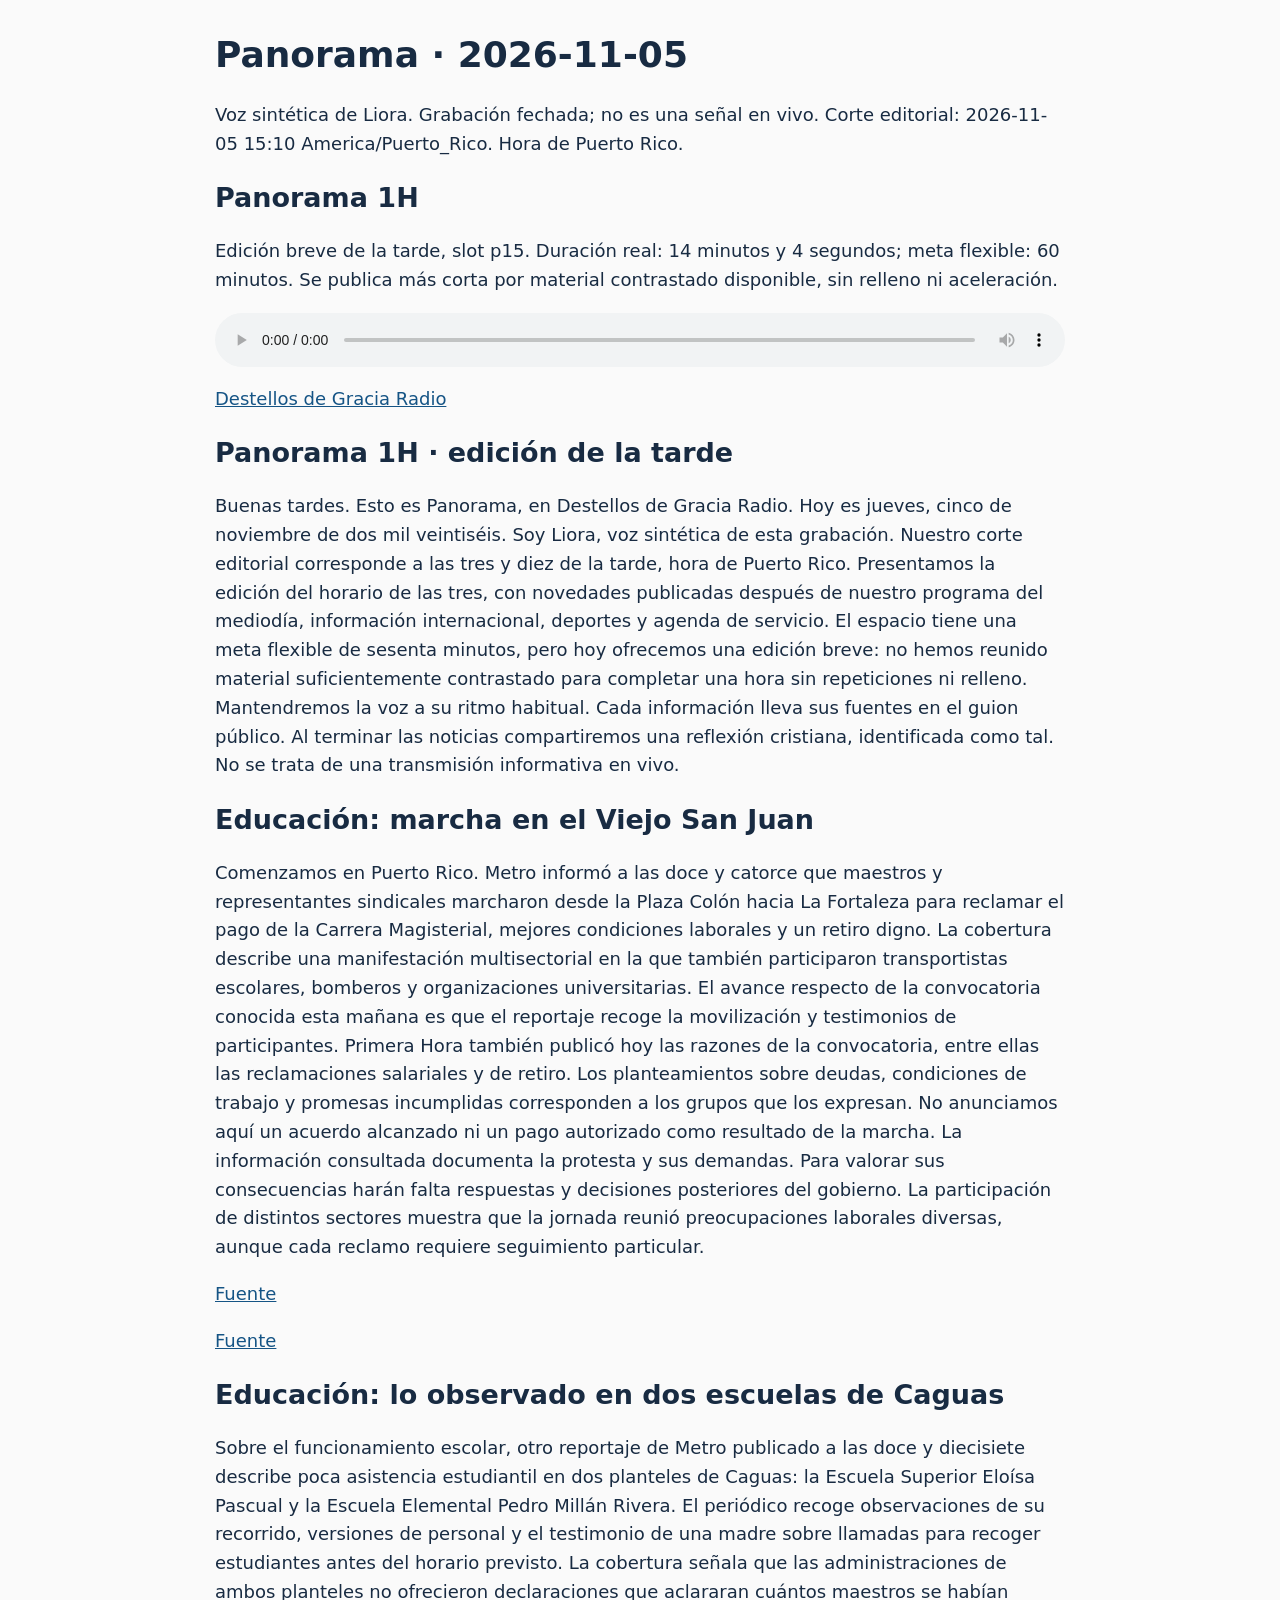
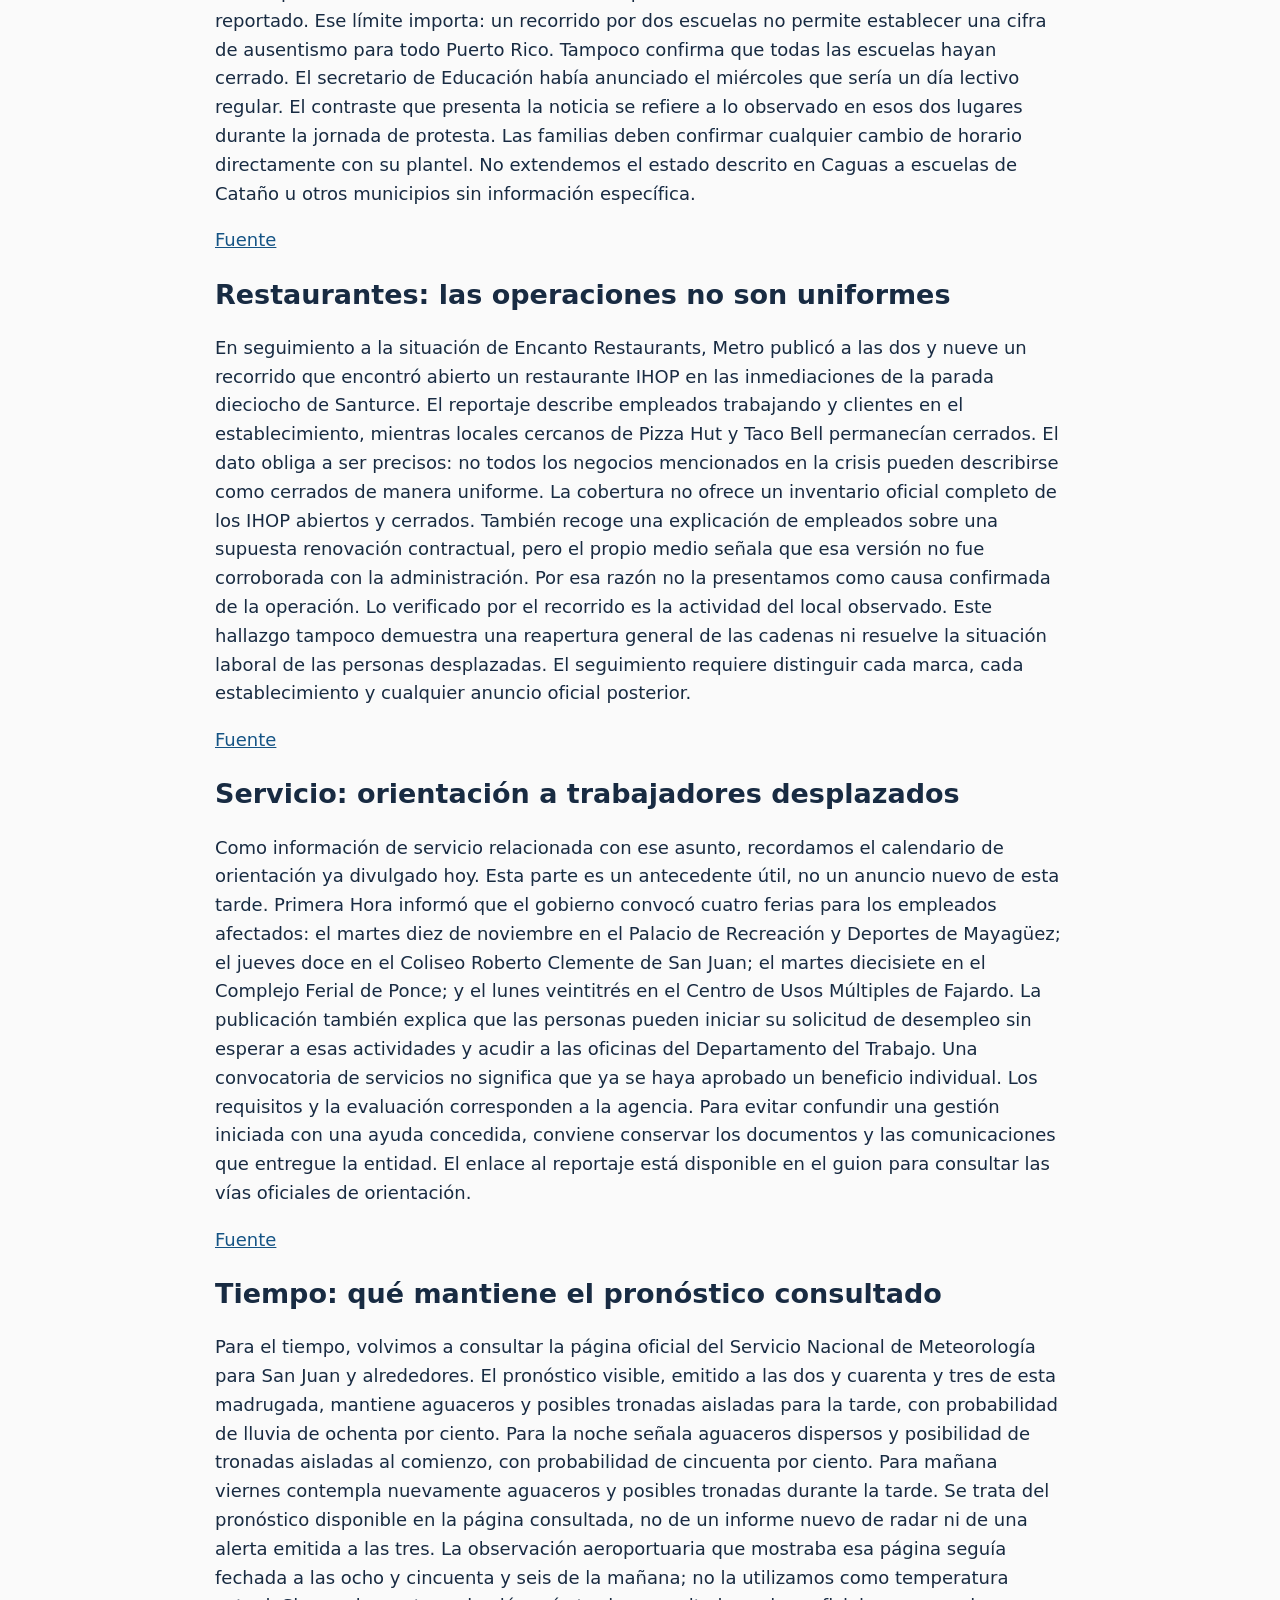
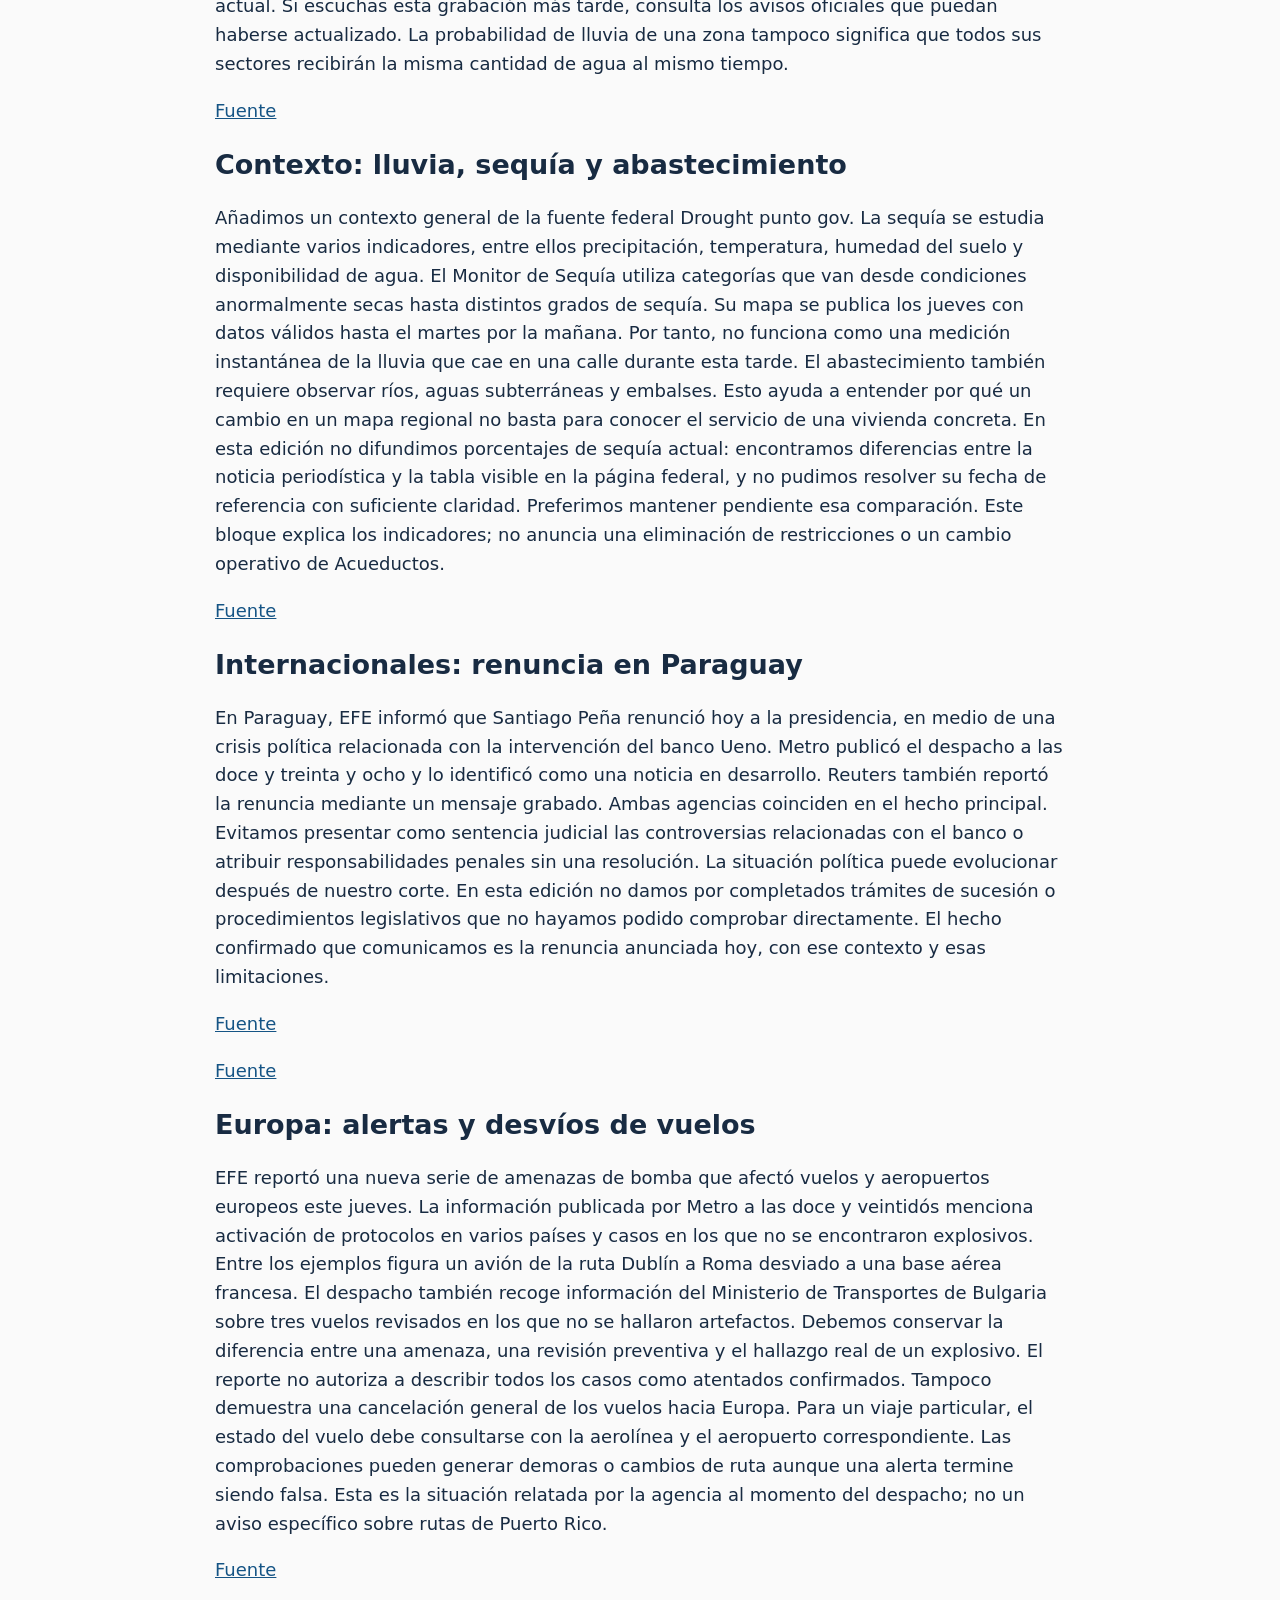
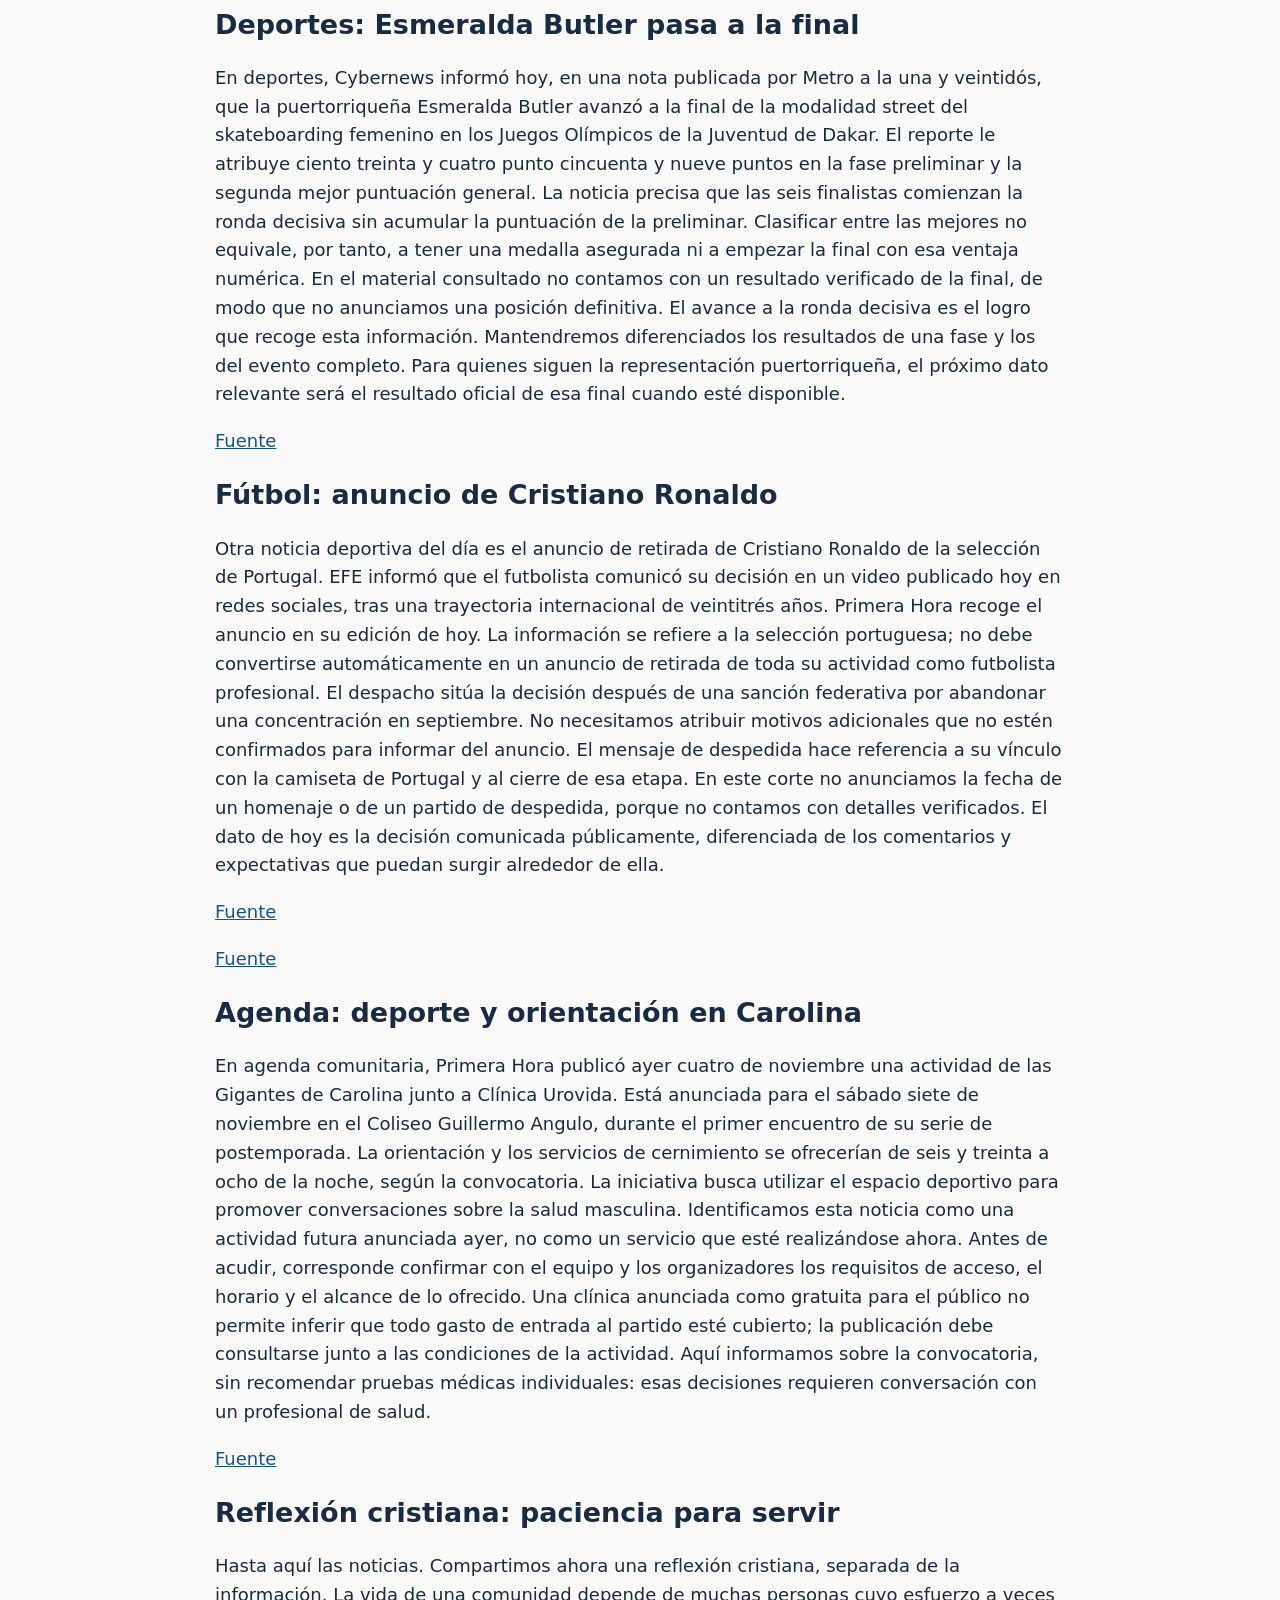
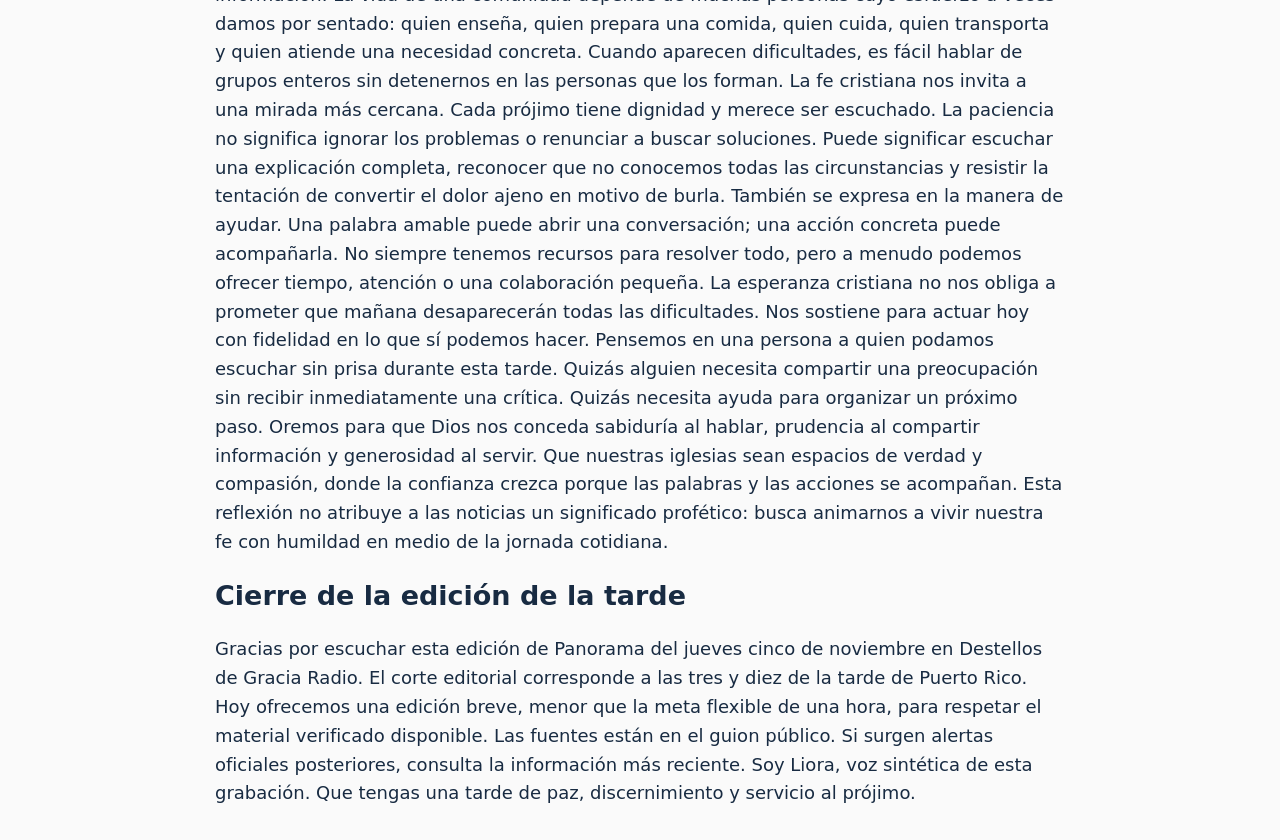
==== commit 7cc917dd: "Panorama de la tarde · 2026-11-05 p15" ====
--- a/panorama-diario.html
+++ b/panorama-diario.html
@@ -1 +1 @@
-<html lang="es"><meta charset="utf-8"><meta name="viewport" content="width=device-width,initial-scale=1"><title>Panorama 2026-11-05</title><style>body{max-width:850px;margin:2rem auto;padding:0 1rem;font:18px/1.6 system-ui;color:#182b42;background:#fafafa}audio{width:100%}h1,h2{line-height:1.25}a{color:#155485}</style><body><h1>Panorama · 2026-11-05</h1><p>Voz sintética de Liora. Grabación fechada; no es una señal en vivo. Corte editorial: 2026-11-05 12:10 America/Puerto_Rico. Hora de Puerto Rico.</p><h2>Panorama del Mediodía</h2><p>Edición del mediodía · slot p12. Meta flexible: 30 minutos; esta edición es más corta para limitarse al material verificado. Duración real: 18 minutos y 17 segundos.</p><audio controls preload="metadata" src="panorama-diario.m4a?v=2026-11-05-p12"></audio><p><a href="./">Destellos de Gracia Radio</a></p><h2>Panorama del Mediodía · 5 de noviembre de 2026</h2><p>Buenas tardes. Bienvenidos a Panorama del Mediodía, en Destellos de Gracia Radio. Hoy es jueves, cinco de noviembre de dos mil veintiséis. Soy Liora, la voz sintética aprobada para acompañarte en esta grabación. El corte editorial corresponde a las doce y diez del mediodía, hora de Puerto Rico. Esta es una edición nueva del mediodía, distinta de la publicada esta mañana. Actualizamos información de servicio, miramos asuntos de vivienda y energía, y recogemos acontecimientos internacionales y deportivos. También incluimos antecedentes claramente identificados y una reflexión cristiana al finalizar. La meta de este espacio es de treinta minutos, con flexibilidad. Hoy publicamos una edición más corta porque limitamos el contenido al material que pudimos verificar; no prolongamos silencios ni repetimos bloques para completar tiempo. El texto y los enlaces permiten consultar directamente las fuentes. Esto es una grabación fechada, no una señal de noticias en vivo.</p><h2>Trabajo: solicitudes tras los cierres de restaurantes</h2><p>Abrimos con una actualización publicada después del corte de la mañana. Metro informó a las diez y veinte que alrededor de quinientos empleados afectados por los cierres de restaurantes operados por Encanto Restaurants habían solicitado el seguro por desempleo. La información se atribuye a una conferencia de prensa del gobierno en La Fortaleza. El reporte indica que la solicitud puede iniciarse por Desempleo Digital, desde un teléfono o una computadora, aun sin tener un documento del patrono que acredite la cesantía. Se trata de solicitudes presentadas, no de quinientos beneficios aprobados. La agencia determinará cada caso. La cobertura también señala que Trabajo atenderá reclamaciones por salarios pendientes, bono de Navidad y liquidaciones de licencias. Sobre posibles multas a la empresa, los funcionarios hablaron de investigaciones y consecuencias que dependerían de lo que se establezca; no anunciamos aquí una sanción ya impuesta. Quien necesite asistencia no tiene que esperar necesariamente a una feria de empleo: según esa misma información, puede acudir a las oficinas del Departamento del Trabajo. Para trámites personales, conviene utilizar los canales oficiales de la agencia.</p><p><a href="https://www.metro.pr/noticias/2026/11/05/unos-500-empleados-ya-han-solicitado-el-desempleo-tras-cierres-de-fast-foods/">Fuente</a></p><p><a href="https://www.primerahora.com/noticias/consumo/notas/que-pasara-con-los-restaurantes-y-empleados-de-kfc-y-taco-bell/">Fuente</a></p><h2>Agua: lectura de La Plata</h2><p>Otra actualización de esta mañana corresponde al embalse La Plata. Según Metro, en una noticia publicada a las nueve y catorce y basada en la gráfica de la Autoridad de Acueductos y Alcantarillados, la reserva se situó en cuarenta y uno punto setenta y ocho metros sobre el nivel del mar. El reporte compara esa lectura con cuarenta y uno punto ochenta y tres metros el miércoles, una reducción de cinco centímetros. La información ubica el nivel de control en cuarenta punto cincuenta metros y mantiene al embalse en la categoría de ajustes operacionales. El dato es una lectura del sistema de embalses, no un anuncio de interrupción del servicio en una comunidad determinada. Tampoco permite asegurar, por sí solo, cuándo cambiará la operación. El artículo contrasta el descenso de La Plata con aumentos observados en otras reservas, entre ellas Carraízo y Cidra. Así, el comportamiento de un embalse no debe extenderse automáticamente a toda la isla. Para decisiones sobre abastecimiento o interrupciones locales, corresponde consultar los avisos específicos de la Autoridad de Acueductos.</p><p><a href="https://www.metro.pr/noticias/2026/11/05/la-plata-sigue-picada-y-se-acerca-mas-al-nivel-de-control/">Fuente</a></p><h2>Tiempo: pronóstico oficial para San Juan y alrededores</h2><p>Vamos al tiempo con la fuente oficial. El pronóstico del Servicio Nacional de Meteorología para San Juan y sus alrededores mantiene para esta tarde aguaceros y posibles tronadas aisladas, con cielo más nublado y una probabilidad de lluvia de ochenta por ciento. La máxima prevista ronda los noventa y un grados Fahrenheit. Esa probabilidad corresponde a la zona del pronóstico: no significa lluvia continua en todos los barrios ni garantiza que cada lugar reciba la misma cantidad. Para esta noche, el boletín contempla aguaceros dispersos y tronadas aisladas durante las primeras horas, con una probabilidad de lluvia de cincuenta por ciento. Para mañana viernes vuelve a señalar aguaceros por la tarde y posibilidad de tronadas. La observación aeroportuaria visible al consultar la página correspondía a las ocho y cincuenta y seis de la mañana; no la presentamos como una medición del mediodía. El pronóstico consultado estaba actualizado a las dos y cuarenta y tres de esta madrugada. Conviene mantener esa diferencia entre hora de observación, hora del pronóstico y hora en que se escucha este programa.</p><p><a href="https://forecast.weather.gov/MapClick.php?zoneid=PRZ001">Fuente</a></p><h2>Tiempo: riesgo de inundaciones en el pronóstico regional</h2><p>Complementamos el pronóstico local con la cobertura de Primera Hora publicada hoy. El periódico recoge la previsión de un patrón inestable hasta el viernes, con mayor atención al interior central y oriental, el noreste y el área metropolitana de San Juan. El reporte atribuye al Servicio Nacional de Meteorología la preocupación por aguaceros de movimiento lento, que pueden acumular más agua sobre sectores específicos. También describe la posibilidad de inundaciones urbanas, de pequeños riachuelos y algunas inundaciones repentinas aisladas. Son riesgos previstos, no una afirmación de que cada comunidad esté inundada en este momento. La información plantea un aumento adicional de humedad durante la noche y la posibilidad de que las lluvias alcancen partes de las costas oeste y sur. Para quienes planifican actividades, el mensaje es mantenerse atentos a los avisos que se emitan durante la tarde y la noche. Si se escuchan truenos, el organismo recomienda buscar refugio seguro. La información puede cambiar después de nuestro corte editorial; una alerta oficial posterior tendrá prioridad sobre esta grabación.</p><p><a href="https://www.primerahora.com/noticias/el-tiempo/notas/meteorologia-advierte-sobre-riesgo-de-inundaciones-por-lluvias-fuertes/">Fuente</a></p><h2>Electricidad: mantenimiento anunciado para hoy</h2><p>En servicios eléctricos, Primera Hora publicó esta madrugada la relación de trabajos anunciados por LUMA para hoy jueves. La lista incluye sectores de Añasco, Bayamón, Caguas, Comerío, Fajardo, Guaynabo, Gurabo, Patillas, Río Grande y San Juan. Las labores descritas abarcan vegetación, postes, equipos, líneas y mantenimiento de instalaciones. Para el área cercana a Cataño, la noticia menciona las calles catorce y quince de Bayamón Gardens por trabajos de vegetación, y Valle Escondido en Guaynabo. En San Juan aparecen diversos sectores de San Patricio y Puerto Nuevo, además de trabajos en Hato Rey y en el área de Roosevelt y Tres Monjitas. No afirmamos que todos esos lugares estén sin electricidad ahora mismo, ni que todo un municipio vaya a perder el servicio. Es un anuncio de labores con posibles interrupciones en sectores determinados. El artículo no permite confirmar desde aquí el estado de una dirección particular al mediodía. Antes de atribuir una interrupción a ese mantenimiento, la comprobación adecuada es el aviso actualizado de LUMA para la comunidad afectada.</p><p><a href="https://www.primerahora.com/noticias/puerto-rico/notas/estos-municipios-pudieran-quedarse-sin-luz-por-trabajos-de-luma/">Fuente</a></p><h2>Vivienda: discusión sobre alquileres asequibles</h2><p>El acceso a vivienda ocupa hoy otra parte de la agenda. Primera Hora reporta una mesa redonda convocada en el Capitolio por el senador Carmelo Ríos para discutir el costo de los alquileres y posibles alternativas. Según las cifras presentadas en ese encuentro y recogidas por el periódico, una parte importante de los hogares que alquilan dedica más del treinta por ciento de sus ingresos a la vivienda. Entre las propuestas discutidas aparecen facilitar la rehabilitación de propiedades vacantes, evaluar incentivos para alquileres asequibles y examinar un fondo de fianza para arrendatarios. Son planteamientos bajo discusión: no se anunció en esa reunión una ayuda nueva ya disponible ni un compromiso concreto de implantación. El reportaje también señala diferencias entre regiones y entre los datos generales y ciertos alquileres del área metropolitana. Por eso evitamos presentar un promedio como si describiera el precio que encontrará cada familia. La noticia refleja la identificación de un problema y una conversación entre sectores. Para conocer si una alternativa llegará a convertirse en un programa, habrá que verificar decisiones, fondos y requisitos posteriores.</p><p><a href="https://www.primerahora.com/noticias/gobierno-politica/notas/boricuas-dejan-su-sueldo-en-pagar-la-renta-de-su-casa/">Fuente</a></p><h2>Economía: antecedentes de las proyecciones</h2><p>Como antecedente de la discusión económica del día, retomamos la información publicada por Metro a las seis y once de la mañana. No la presentamos como un anuncio nuevo del mediodía. Economistas de varias entidades describieron perspectivas de crecimiento limitado durante el simposio anual de proyecciones de la Junta de Supervisión Fiscal. La cobertura destaca que el turismo, la industria farmacéutica y la reconstrucción conviven con presiones relacionadas con energía, inflación y población. Moody&#x27;s proyecta un aumento de cero punto tres por ciento del producto interno bruto real en dos mil veintisiete. Estudios Técnicos plantea una contracción de uno punto cuatro por ciento del producto nacional bruto real para el año fiscal dos mil veintisiete. Los indicadores y los períodos son distintos; la comparación exige esa salvedad. Son estimaciones sobre el futuro, no resultados consumados. El encuentro, según la publicación, buscaba aportar a la planificación presupuestaria. Las perspectivas generales ayudan a entender el debate, pero no predicen por sí solas lo que ocurrirá con un negocio, un empleo o una familia particular.</p><p><a href="https://www.metro.pr/negocios/2026/11/05/economia-de-puerto-rico-en-neutro-advierten-economistas-a-la-junta">Fuente</a></p><h2>Análisis: cómo leer una propuesta pública</h2><p>Hacemos una pausa de análisis, claramente separada de las noticias anteriores. Cuando escuchamos que una institución propone una ayuda o que un grupo identifica una necesidad, podemos hacer tres preguntas sencillas. La primera es qué decisión existe realmente: una reunión, un proyecto, una aprobación o un servicio que ya está operando. La segunda es quién debe dar el próximo paso. La tercera es dónde se podrán consultar las condiciones cuando exista una decisión final. Estas preguntas evitan confundir la intención de resolver un problema con la existencia de una solución disponible. También permiten dar seguimiento con mayor claridad. Un titular puede resumir una discusión compleja y dejar fuera condiciones importantes; por eso interesa volver al documento o a la explicación completa. Este comentario no evalúa la elegibilidad de ninguna persona ni ofrece asesoramiento legal o financiero. Es una invitación a leer con cuidado y a exigir precisión tanto a los funcionarios como a quienes comunicamos sus anuncios. Reconocer lo que todavía no sabemos forma parte de informar responsablemente.</p><h2>Tecnología: propuesta para centros de datos</h2><p>En tecnología retomamos, como contexto del día, el proyecto sobre centros de datos e inteligencia artificial descrito hoy por Metro. La medida que evaluará la Comisión de Gobierno de la Cámara es el Proyecto mil quinientos veintitrés. Según la cobertura, combina incentivos con requisitos energéticos para instalaciones de gran consumo, con la intención de evitar mayor presión sobre la red eléctrica. Contempla capacidad propia y de respaldo, además de una reserva de procesamiento para usos universitarios, públicos y de investigación. Su contenido es una propuesta legislativa; no equivale a una ley vigente ni demuestra que ya exista energía adicional disponible. La discusión plantea una relación importante entre infraestructura digital e infraestructura física: atraer una actividad requiere considerar los recursos que necesita para operar. En este caso, las condiciones finales dependerán del trámite legislativo y de cualquier modificación que reciba el texto. No anunciamos hoy la aprobación de incentivos ni la construcción de una instalación específica. La referencia sirve para comprender un debate en curso y mantener seguimiento a sus próximos pasos verificables.</p><p><a href="https://www.metro.pr/negocios/2026/11/05/proyecto-busca-atraer-inteligencia-artificial-sin-sobrecargar-la-red-electrica">Fuente</a></p><h2>Ciencia: investigación universitaria y manufactura celular</h2><p>En nuestra sección de ciencia ampliamos el contexto con un anuncio oficial de la Universidad de Puerto Rico publicado el martes tres de noviembre. El Recinto Universitario de Mayagüez recibió una subvención de ocho millones de dólares de la Fundación Nacional de Ciencias para un proyecto que integra inteligencia artificial y manufactura celular. La iniciativa reúne al recinto mayagüezano, al de Río Piedras, a la Universidad Ana G. Méndez y al Fideicomiso para Ciencia, Tecnología e Investigación de Puerto Rico. El proyecto tiene una duración inicial de cuatro años y busca mejorar herramientas de monitoreo, control y calidad en procesos de producción de células. El comunicado también contempla becas, formación estudiantil, equipos y experiencias educativas. Se trata de investigación y desarrollo: no anunciamos una cura, una terapia aprobada ni resultados clínicos nuevos. La diferencia es esencial. Una subvención permite trabajar sobre preguntas y procesos; sus objetivos todavía deben traducirse en resultados evaluados. Identificamos la fecha del anuncio porque incorporamos esta información como contexto científico reciente, no como una novedad divulgada por primera vez al mediodía de hoy.</p><p><a href="https://www.upr.edu/rum-impulsa-la-investigacion-en-celulas-madre-e-inteligencia-artificial-con-subvencion-de-8-millones-de-la-nsf/">Fuente</a></p><h2>Ciencia: fecha próxima en Humacao</h2><p>La misma universidad comunicó ayer cuatro de noviembre otra iniciativa educativa: la inauguración de un radiotelescopio en Humacao está prevista para el martes diecisiete. El acto anunciado será a las diez y treinta de la mañana, en el estacionamiento de empleados del Edificio de Ciencias Naturales. El instrumento tendrá una antena de tres punto siete metros y se destinará a prácticas e investigaciones de radioastronomía. Según la institución, permitirá trabajar en recepción y análisis de señales de objetos celestes, con oportunidades para estudiantes y actividades con escuelas y comunidad. La inversión aproximada anunciada es de cien mil dólares, con fondos de la Fundación Nacional de Ciencias. El proyecto está dirigido por el profesor Rafael Rodríguez Solís. Recordamos la fecha porque el acto todavía no ha ocurrido. Tampoco estamos presentando este instrumento educativo como equivalente al antiguo gran radiotelescopio de Arecibo. Su propósito y su escala son los descritos en el comunicado. Para asistir, corresponde confirmar con el recinto los detalles vigentes de la convocatoria antes de viajar.</p><p><a href="https://www.upr.edu/puerto-rico-vuelve-a-contar-con-un-radiotelescopio-gracias-a-una-iniciativa-de-la-upr/">Fuente</a></p><h2>Internacionales: reacción de Ucrania a las elecciones estadounidenses</h2><p>En el ámbito internacional, EFE informó hoy, en una nota publicada por Metro a las diez y treinta y siete, que el presidente de Ucrania, Volodímir Zelenski, expresó esperanza de recibir un apoyo más firme de Estados Unidos tras los resultados de las elecciones legislativas del martes. Las declaraciones proceden de un adelanto de entrevista de la televisión pública alemana ZDF. Zelenski agradeció también el respaldo que, según indicó, han dado los republicanos a su país. La noticia de hoy es su reacción y su expectativa política. No equivale al anuncio de una nueva partida de ayuda ya aprobada ni a la confirmación de un cambio inmediato en la guerra. El mandatario vinculó esa esperanza con los lazos entre Europa y Estados Unidos y con el posible efecto de un mayor respaldo sobre Rusia. Esas valoraciones deben atribuirse a quien las hace. En este corte no ofrecemos proyecciones propias sobre el desenlace del conflicto, ni presentamos el resultado electoral como una garantía de paz. Las decisiones concretas de asistencia requieren comprobación independiente cuando se anuncien.</p><p><a href="https://www.metro.pr/noticias/2026/11/05/zelenski-espera-mayor-apoyo-de-ee-uu-tras-la-victoria-democrata-en-el-congreso/">Fuente</a></p><h2>Deportes: la próxima cita de voleibol de playa</h2><p>En deportes, Puerto Rico se prepara para recibir desde mañana viernes seis hasta el domingo ocho de noviembre el Preolímpico Continental NORCECA de voleibol de playa, en el Areia Sports Complex de Vega Baja. La Federación Puertorriqueña de Voleibol publicó la convocatoria el veintinueve de octubre; por eso la incorporamos como agenda próxima, no como un resultado deportivo de hoy. El comunicado menciona a las duplas Allanis Navas y Keishlyann Sánchez, y Diego Rosich y William Rivera, en la expectativa local. También recoge sus resultados recientes en Punta Cana: plata para la pareja femenina y bronce para la masculina. Esos resultados son antecedentes del torneo que se celebrará en Vega Baja. La federación anuncia participación de equipos de Norteamérica, Centroamérica y el Caribe en ambas ramas. En este corte no damos por conocidos los resultados de encuentros futuros ni inventamos un orden de juego. Quien quiera asistir o seguir la competencia debe consultar la programación actualizada de la federación. La condición de anfitrión ofrece cercanía a la afición; la clasificación se decidirá en la competencia.</p><p><a href="https://fedpurvoli.com/2026/10/29/camino-a-los-angeles-2028-puerto-rico-se-prepara-para-recibir-el-preolimpico-continental-de-voleibol-de-playa-en-vega-baja/">Fuente</a></p><h2>Agenda de servicio: feria de empleo de mañana</h2><p>Antes de nuestra reflexión, recordamos una oportunidad que puede resultar útil para mañana. Primera Hora publicó el tres de noviembre la convocatoria de Vimenti a su segunda feria de empleo. Está anunciada para el viernes seis, de diez de la mañana a una de la tarde, en las instalaciones de la organización en el residencial Ernesto Ramos Antonini de San Juan. La actividad es gratuita y contempla áreas como servicio al cliente, mantenimiento, ventas al detal, alimentos y limpieza. Se pide llevar un resumé; el anuncio también ofrece apoyo a quienes necesiten prepararlo. La convocatoria busca facilitar el contacto con empleadores y orientación sobre empleabilidad. Asistir no garantiza obtener un puesto y cada patrono tendrá sus procesos de evaluación. Si compartes esta información con una persona interesada, incluye la fecha y el lugar completos para evitar confusión. Los detalles provienen de una convocatoria previa que sigue siendo relevante por su cercanía. Antes de acudir, conviene confirmar directamente con la organización que la actividad mantiene el horario anunciado.</p><p><a href="https://www.primerahora.com/noticias/puerto-rico/notas/buscas-trabajo-llega-a-esta-feria-de-empleo-en-san-juan/">Fuente</a></p><h2>Reflexión cristiana: acompañar con verdad y servicio</h2><p>Terminamos las noticias y abrimos ahora un espacio de reflexión cristiana. Lo que sigue es una aplicación de la fe, no una explicación profética de los titulares ni una noticia adicional. En el Evangelio encontramos una invitación constante a mirar al prójimo con misericordia. Esa mirada se vuelve especialmente concreta cuando alguien enfrenta incertidumbre por el trabajo, el hogar o la salud de su comunidad. A veces deseamos tener la respuesta perfecta. Sin embargo, acompañar no exige saberlo todo; exige estar presentes con honestidad. Podemos escuchar sin apresurarnos a juzgar. Podemos preguntar qué necesita una persona, en vez de decidir por ella. Podemos ayudarle a encontrar una convocatoria, preparar un documento o contactar a la entidad correcta, sin prometer un resultado que no controlamos. La verdad y la compasión se fortalecen mutuamente. Decir que todavía no conocemos una respuesta no nos impide servir; nos ayuda a hacerlo sin crear falsas esperanzas. La fe cristiana también nos llama a cuidar nuestras palabras. Una información incompleta puede circular rápidamente cuando despierta miedo o indignación. Antes de compartirla, podemos detenernos y buscar su fecha, su fuente y su alcance. Esa pausa pequeña puede proteger a otra persona de una confusión innecesaria. No significa ser indiferentes al sufrimiento ni resignarnos ante los problemas. Significa que nuestro deseo de ayudar necesita ir acompañado de responsabilidad. Al llegar este mediodía, pensemos en una acción sencilla y posible: llamar a alguien que atraviesa una dificultad, escuchar su preocupación sin interrumpirlo o colaborar en un paso que sí esté a nuestro alcance. Oremos para que Dios nos conceda sabiduría, humildad y generosidad. Que nuestras comunidades sean lugares donde una persona pueda pedir ayuda sin vergüenza y recibir respeto. Que las palabras de ánimo se acompañen de acciones, y que la esperanza no se apoye en rumores, sino en una vida de fe, verdad y servicio al prójimo.</p><h2>Cierre de la edición del mediodía</h2><p>Has escuchado Panorama del Mediodía, del jueves cinco de noviembre de dos mil veintiséis, en Destellos de Gracia Radio. Nuestro corte editorial fue a las doce y diez, hora de Puerto Rico. La edición de hoy es más corta que la meta de treinta minutos. Elegimos informar con fuentes identificadas y distinguir las novedades de los antecedentes, sin completar tiempo con noticias sin verificar. El guion público contiene los enlaces consultados. Los avisos oficiales y las actualizaciones posteriores pueden modificar la información que acabas de escuchar. Soy Liora, voz sintética de esta grabación. Gracias por acompañarnos. Que Dios te conceda paz y discernimiento para lo que resta del día.</p></body></html>+<html lang="es"><meta charset="utf-8"><meta name="viewport" content="width=device-width,initial-scale=1"><title>Panorama 2026-11-05</title><style>body{max-width:850px;margin:2rem auto;padding:0 1rem;font:18px/1.6 system-ui;color:#182b42;background:#fafafa}audio{width:100%}h1,h2{line-height:1.25}a{color:#155485}</style><body><h1>Panorama · 2026-11-05</h1><p>Voz sintética de Liora. Grabación fechada; no es una señal en vivo. Corte editorial: 2026-11-05 15:10 America/Puerto_Rico. Hora de Puerto Rico.</p><h2>Panorama 1H</h2><p>Edición breve de la tarde, slot p15. Duración real: 14 minutos y 4 segundos; meta flexible: 60 minutos. Se publica más corta por material contrastado disponible, sin relleno ni aceleración.</p><audio controls preload="metadata" src="panorama-diario.m4a?v=2026-11-05-p15"></audio><p><a href="./">Destellos de Gracia Radio</a></p><h2>Panorama 1H · edición de la tarde</h2><p>Buenas tardes. Esto es Panorama, en Destellos de Gracia Radio. Hoy es jueves, cinco de noviembre de dos mil veintiséis. Soy Liora, voz sintética de esta grabación. Nuestro corte editorial corresponde a las tres y diez de la tarde, hora de Puerto Rico. Presentamos la edición del horario de las tres, con novedades publicadas después de nuestro programa del mediodía, información internacional, deportes y agenda de servicio. El espacio tiene una meta flexible de sesenta minutos, pero hoy ofrecemos una edición breve: no hemos reunido material suficientemente contrastado para completar una hora sin repeticiones ni relleno. Mantendremos la voz a su ritmo habitual. Cada información lleva sus fuentes en el guion público. Al terminar las noticias compartiremos una reflexión cristiana, identificada como tal. No se trata de una transmisión informativa en vivo.</p><h2>Educación: marcha en el Viejo San Juan</h2><p>Comenzamos en Puerto Rico. Metro informó a las doce y catorce que maestros y representantes sindicales marcharon desde la Plaza Colón hacia La Fortaleza para reclamar el pago de la Carrera Magisterial, mejores condiciones laborales y un retiro digno. La cobertura describe una manifestación multisectorial en la que también participaron transportistas escolares, bomberos y organizaciones universitarias. El avance respecto de la convocatoria conocida esta mañana es que el reportaje recoge la movilización y testimonios de participantes. Primera Hora también publicó hoy las razones de la convocatoria, entre ellas las reclamaciones salariales y de retiro. Los planteamientos sobre deudas, condiciones de trabajo y promesas incumplidas corresponden a los grupos que los expresan. No anunciamos aquí un acuerdo alcanzado ni un pago autorizado como resultado de la marcha. La información consultada documenta la protesta y sus demandas. Para valorar sus consecuencias harán falta respuestas y decisiones posteriores del gobierno. La participación de distintos sectores muestra que la jornada reunió preocupaciones laborales diversas, aunque cada reclamo requiere seguimiento particular.</p><p><a href="https://www.metro.pr/noticias/2026/11/05/maestros-marchan-a-la-fortaleza-para-exigir-retiro-digno-y-pago-de-la-carrera-magisteria/">Fuente</a></p><p><a href="https://www.primerahora.com/noticias/gobierno-politica/notas/dia-de-protestas-contra-el-gobierno-conoce-el-reclamo-de-los-grupos/">Fuente</a></p><h2>Educación: lo observado en dos escuelas de Caguas</h2><p>Sobre el funcionamiento escolar, otro reportaje de Metro publicado a las doce y diecisiete describe poca asistencia estudiantil en dos planteles de Caguas: la Escuela Superior Eloísa Pascual y la Escuela Elemental Pedro Millán Rivera. El periódico recoge observaciones de su recorrido, versiones de personal y el testimonio de una madre sobre llamadas para recoger estudiantes antes del horario previsto. La cobertura señala que las administraciones de ambos planteles no ofrecieron declaraciones que aclararan cuántos maestros se habían reportado. Ese límite importa: un recorrido por dos escuelas no permite establecer una cifra de ausentismo para todo Puerto Rico. Tampoco confirma que todas las escuelas hayan cerrado. El secretario de Educación había anunciado el miércoles que sería un día lectivo regular. El contraste que presenta la noticia se refiere a lo observado en esos dos lugares durante la jornada de protesta. Las familias deben confirmar cualquier cambio de horario directamente con su plantel. No extendemos el estado descrito en Caguas a escuelas de Cataño u otros municipios sin información específica.</p><p><a href="https://www.metro.pr/noticias/2026/11/05/promesa-de-clases-normales-choca-con-poca-asistencia-en-escuelas-de-caguas/">Fuente</a></p><h2>Restaurantes: las operaciones no son uniformes</h2><p>En seguimiento a la situación de Encanto Restaurants, Metro publicó a las dos y nueve un recorrido que encontró abierto un restaurante IHOP en las inmediaciones de la parada dieciocho de Santurce. El reportaje describe empleados trabajando y clientes en el establecimiento, mientras locales cercanos de Pizza Hut y Taco Bell permanecían cerrados. El dato obliga a ser precisos: no todos los negocios mencionados en la crisis pueden describirse como cerrados de manera uniforme. La cobertura no ofrece un inventario oficial completo de los IHOP abiertos y cerrados. También recoge una explicación de empleados sobre una supuesta renovación contractual, pero el propio medio señala que esa versión no fue corroborada con la administración. Por esa razón no la presentamos como causa confirmada de la operación. Lo verificado por el recorrido es la actividad del local observado. Este hallazgo tampoco demuestra una reapertura general de las cadenas ni resuelve la situación laboral de las personas desplazadas. El seguimiento requiere distinguir cada marca, cada establecimiento y cualquier anuncio oficial posterior.</p><p><a href="https://www.metro.pr/noticias/2026/11/05/video-sorpresa-hay-ihop-abiertos-en-medio-de-los-cierres-de-encanto-restaurants/">Fuente</a></p><h2>Servicio: orientación a trabajadores desplazados</h2><p>Como información de servicio relacionada con ese asunto, recordamos el calendario de orientación ya divulgado hoy. Esta parte es un antecedente útil, no un anuncio nuevo de esta tarde. Primera Hora informó que el gobierno convocó cuatro ferias para los empleados afectados: el martes diez de noviembre en el Palacio de Recreación y Deportes de Mayagüez; el jueves doce en el Coliseo Roberto Clemente de San Juan; el martes diecisiete en el Complejo Ferial de Ponce; y el lunes veintitrés en el Centro de Usos Múltiples de Fajardo. La publicación también explica que las personas pueden iniciar su solicitud de desempleo sin esperar a esas actividades y acudir a las oficinas del Departamento del Trabajo. Una convocatoria de servicios no significa que ya se haya aprobado un beneficio individual. Los requisitos y la evaluación corresponden a la agencia. Para evitar confundir una gestión iniciada con una ayuda concedida, conviene conservar los documentos y las comunicaciones que entregue la entidad. El enlace al reportaje está disponible en el guion para consultar las vías oficiales de orientación.</p><p><a href="https://www.primerahora.com/noticias/consumo/notas/que-pasara-con-los-restaurantes-y-empleados-de-kfc-y-taco-bell/">Fuente</a></p><h2>Tiempo: qué mantiene el pronóstico consultado</h2><p>Para el tiempo, volvimos a consultar la página oficial del Servicio Nacional de Meteorología para San Juan y alrededores. El pronóstico visible, emitido a las dos y cuarenta y tres de esta madrugada, mantiene aguaceros y posibles tronadas aisladas para la tarde, con probabilidad de lluvia de ochenta por ciento. Para la noche señala aguaceros dispersos y posibilidad de tronadas aisladas al comienzo, con probabilidad de cincuenta por ciento. Para mañana viernes contempla nuevamente aguaceros y posibles tronadas durante la tarde. Se trata del pronóstico disponible en la página consultada, no de un informe nuevo de radar ni de una alerta emitida a las tres. La observación aeroportuaria que mostraba esa página seguía fechada a las ocho y cincuenta y seis de la mañana; no la utilizamos como temperatura actual. Si escuchas esta grabación más tarde, consulta los avisos oficiales que puedan haberse actualizado. La probabilidad de lluvia de una zona tampoco significa que todos sus sectores recibirán la misma cantidad de agua al mismo tiempo.</p><p><a href="https://forecast.weather.gov/MapClick.php?zoneid=PRZ001">Fuente</a></p><h2>Contexto: lluvia, sequía y abastecimiento</h2><p>Añadimos un contexto general de la fuente federal Drought punto gov. La sequía se estudia mediante varios indicadores, entre ellos precipitación, temperatura, humedad del suelo y disponibilidad de agua. El Monitor de Sequía utiliza categorías que van desde condiciones anormalmente secas hasta distintos grados de sequía. Su mapa se publica los jueves con datos válidos hasta el martes por la mañana. Por tanto, no funciona como una medición instantánea de la lluvia que cae en una calle durante esta tarde. El abastecimiento también requiere observar ríos, aguas subterráneas y embalses. Esto ayuda a entender por qué un cambio en un mapa regional no basta para conocer el servicio de una vivienda concreta. En esta edición no difundimos porcentajes de sequía actual: encontramos diferencias entre la noticia periodística y la tabla visible en la página federal, y no pudimos resolver su fecha de referencia con suficiente claridad. Preferimos mantener pendiente esa comparación. Este bloque explica los indicadores; no anuncia una eliminación de restricciones o un cambio operativo de Acueductos.</p><p><a href="https://www.drought.gov/states/puerto-rico">Fuente</a></p><h2>Internacionales: renuncia en Paraguay</h2><p>En Paraguay, EFE informó que Santiago Peña renunció hoy a la presidencia, en medio de una crisis política relacionada con la intervención del banco Ueno. Metro publicó el despacho a las doce y treinta y ocho y lo identificó como una noticia en desarrollo. Reuters también reportó la renuncia mediante un mensaje grabado. Ambas agencias coinciden en el hecho principal. Evitamos presentar como sentencia judicial las controversias relacionadas con el banco o atribuir responsabilidades penales sin una resolución. La situación política puede evolucionar después de nuestro corte. En esta edición no damos por completados trámites de sucesión o procedimientos legislativos que no hayamos podido comprobar directamente. El hecho confirmado que comunicamos es la renuncia anunciada hoy, con ese contexto y esas limitaciones.</p><p><a href="https://www.metro.pr/noticias/2026/11/05/renuncia-el-presidente-de-paraguay-antes-de-ser-sometido-a-juicio-politico/">Fuente</a></p><p><a href="https://www.investing.com/news/economy-news/paraguay-president-pena-resigns-under-mounting-pressure-from-bank-collapse-5005187">Fuente</a></p><h2>Europa: alertas y desvíos de vuelos</h2><p>EFE reportó una nueva serie de amenazas de bomba que afectó vuelos y aeropuertos europeos este jueves. La información publicada por Metro a las doce y veintidós menciona activación de protocolos en varios países y casos en los que no se encontraron explosivos. Entre los ejemplos figura un avión de la ruta Dublín a Roma desviado a una base aérea francesa. El despacho también recoge información del Ministerio de Transportes de Bulgaria sobre tres vuelos revisados en los que no se hallaron artefactos. Debemos conservar la diferencia entre una amenaza, una revisión preventiva y el hallazgo real de un explosivo. El reporte no autoriza a describir todos los casos como atentados confirmados. Tampoco demuestra una cancelación general de los vuelos hacia Europa. Para un viaje particular, el estado del vuelo debe consultarse con la aerolínea y el aeropuerto correspondiente. Las comprobaciones pueden generar demoras o cambios de ruta aunque una alerta termine siendo falsa. Esta es la situación relatada por la agencia al momento del despacho; no un aviso específico sobre rutas de Puerto Rico.</p><p><a href="https://www.metro.pr/noticias/2026/11/05/nueva-ola-de-falsas-amenazas-de-bomba-afecta-vuelos-y-aeropuertos-en-europa/">Fuente</a></p><h2>Deportes: Esmeralda Butler pasa a la final</h2><p>En deportes, Cybernews informó hoy, en una nota publicada por Metro a la una y veintidós, que la puertorriqueña Esmeralda Butler avanzó a la final de la modalidad street del skateboarding femenino en los Juegos Olímpicos de la Juventud de Dakar. El reporte le atribuye ciento treinta y cuatro punto cincuenta y nueve puntos en la fase preliminar y la segunda mejor puntuación general. La noticia precisa que las seis finalistas comienzan la ronda decisiva sin acumular la puntuación de la preliminar. Clasificar entre las mejores no equivale, por tanto, a tener una medalla asegurada ni a empezar la final con esa ventaja numérica. En el material consultado no contamos con un resultado verificado de la final, de modo que no anunciamos una posición definitiva. El avance a la ronda decisiva es el logro que recoge esta información. Mantendremos diferenciados los resultados de una fase y los del evento completo. Para quienes siguen la representación puertorriqueña, el próximo dato relevante será el resultado oficial de esa final cuando esté disponible.</p><p><a href="https://www.metro.pr/deportes/2026/11/05/puertorriquena-esmeralda-butler-avanza-a-la-final-del-skateboarding-en-dakar-2026/">Fuente</a></p><h2>Fútbol: anuncio de Cristiano Ronaldo</h2><p>Otra noticia deportiva del día es el anuncio de retirada de Cristiano Ronaldo de la selección de Portugal. EFE informó que el futbolista comunicó su decisión en un video publicado hoy en redes sociales, tras una trayectoria internacional de veintitrés años. Primera Hora recoge el anuncio en su edición de hoy. La información se refiere a la selección portuguesa; no debe convertirse automáticamente en un anuncio de retirada de toda su actividad como futbolista profesional. El despacho sitúa la decisión después de una sanción federativa por abandonar una concentración en septiembre. No necesitamos atribuir motivos adicionales que no estén confirmados para informar del anuncio. El mensaje de despedida hace referencia a su vínculo con la camiseta de Portugal y al cierre de esa etapa. En este corte no anunciamos la fecha de un homenaje o de un partido de despedida, porque no contamos con detalles verificados. El dato de hoy es la decisión comunicada públicamente, diferenciada de los comentarios y expectativas que puedan surgir alrededor de ella.</p><p><a href="https://www.primerahora.com/deportes/futbol/notas/cristiano-ronaldo-anuncia-su-retiro-de-la-seleccion-de-portugal/">Fuente</a></p><p><a href="https://efe.com/english/sports/2026-11-05/cristiano-ronaldo-retires-from-portugal/">Fuente</a></p><h2>Agenda: deporte y orientación en Carolina</h2><p>En agenda comunitaria, Primera Hora publicó ayer cuatro de noviembre una actividad de las Gigantes de Carolina junto a Clínica Urovida. Está anunciada para el sábado siete de noviembre en el Coliseo Guillermo Angulo, durante el primer encuentro de su serie de postemporada. La orientación y los servicios de cernimiento se ofrecerían de seis y treinta a ocho de la noche, según la convocatoria. La iniciativa busca utilizar el espacio deportivo para promover conversaciones sobre la salud masculina. Identificamos esta noticia como una actividad futura anunciada ayer, no como un servicio que esté realizándose ahora. Antes de acudir, corresponde confirmar con el equipo y los organizadores los requisitos de acceso, el horario y el alcance de lo ofrecido. Una clínica anunciada como gratuita para el público no permite inferir que todo gasto de entrada al partido esté cubierto; la publicación debe consultarse junto a las condiciones de la actividad. Aquí informamos sobre la convocatoria, sin recomendar pruebas médicas individuales: esas decisiones requieren conversación con un profesional de salud.</p><p><a href="https://www.primerahora.com/deportes/baloncesto/notas/las-gigantes-con-bigotes-jugaran-por-la-prevencion-del-cancer-de-prostata/">Fuente</a></p><h2>Reflexión cristiana: paciencia para servir</h2><p>Hasta aquí las noticias. Compartimos ahora una reflexión cristiana, separada de la información. La vida de una comunidad depende de muchas personas cuyo esfuerzo a veces damos por sentado: quien enseña, quien prepara una comida, quien cuida, quien transporta y quien atiende una necesidad concreta. Cuando aparecen dificultades, es fácil hablar de grupos enteros sin detenernos en las personas que los forman. La fe cristiana nos invita a una mirada más cercana. Cada prójimo tiene dignidad y merece ser escuchado. La paciencia no significa ignorar los problemas o renunciar a buscar soluciones. Puede significar escuchar una explicación completa, reconocer que no conocemos todas las circunstancias y resistir la tentación de convertir el dolor ajeno en motivo de burla. También se expresa en la manera de ayudar. Una palabra amable puede abrir una conversación; una acción concreta puede acompañarla. No siempre tenemos recursos para resolver todo, pero a menudo podemos ofrecer tiempo, atención o una colaboración pequeña. La esperanza cristiana no nos obliga a prometer que mañana desaparecerán todas las dificultades. Nos sostiene para actuar hoy con fidelidad en lo que sí podemos hacer. Pensemos en una persona a quien podamos escuchar sin prisa durante esta tarde. Quizás alguien necesita compartir una preocupación sin recibir inmediatamente una crítica. Quizás necesita ayuda para organizar un próximo paso. Oremos para que Dios nos conceda sabiduría al hablar, prudencia al compartir información y generosidad al servir. Que nuestras iglesias sean espacios de verdad y compasión, donde la confianza crezca porque las palabras y las acciones se acompañan. Esta reflexión no atribuye a las noticias un significado profético: busca animarnos a vivir nuestra fe con humildad en medio de la jornada cotidiana.</p><h2>Cierre de la edición de la tarde</h2><p>Gracias por escuchar esta edición de Panorama del jueves cinco de noviembre en Destellos de Gracia Radio. El corte editorial corresponde a las tres y diez de la tarde de Puerto Rico. Hoy ofrecemos una edición breve, menor que la meta flexible de una hora, para respetar el material verificado disponible. Las fuentes están en el guion público. Si surgen alertas oficiales posteriores, consulta la información más reciente. Soy Liora, voz sintética de esta grabación. Que tengas una tarde de paz, discernimiento y servicio al prójimo.</p></body></html>
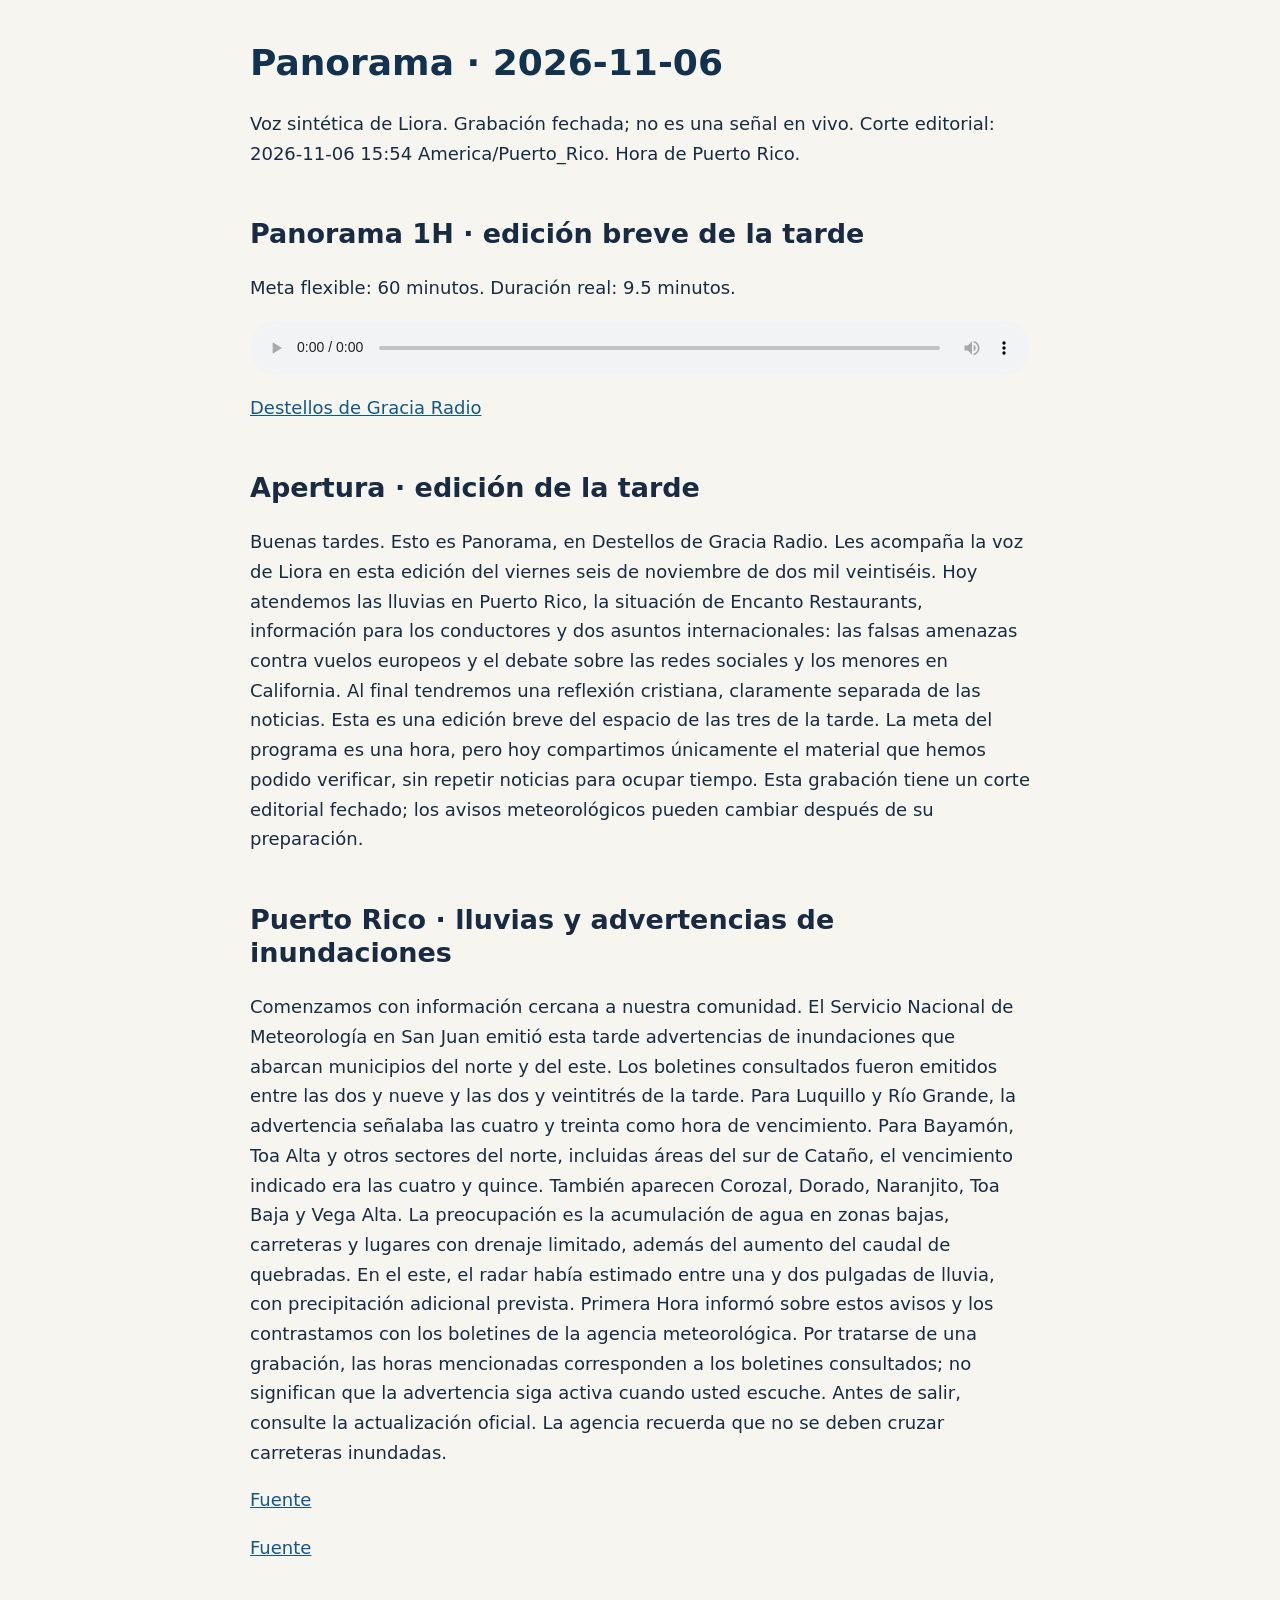
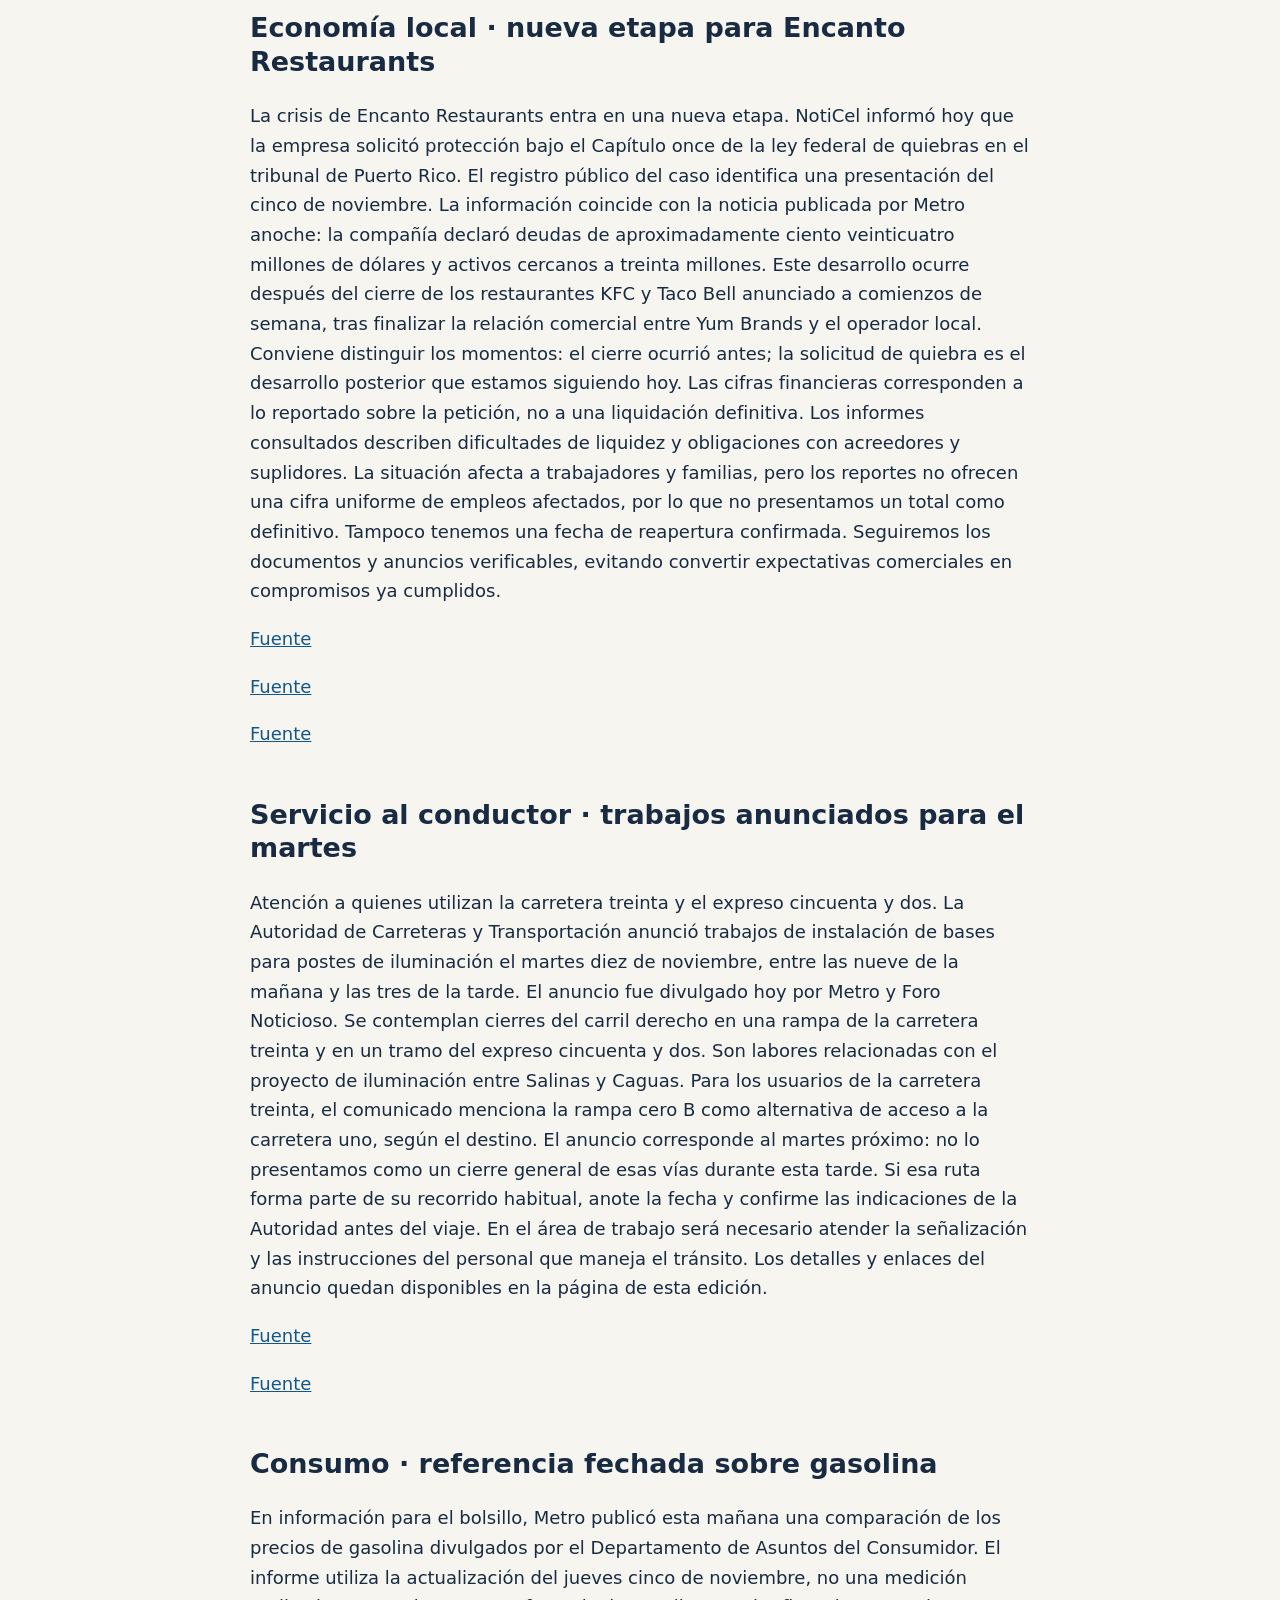
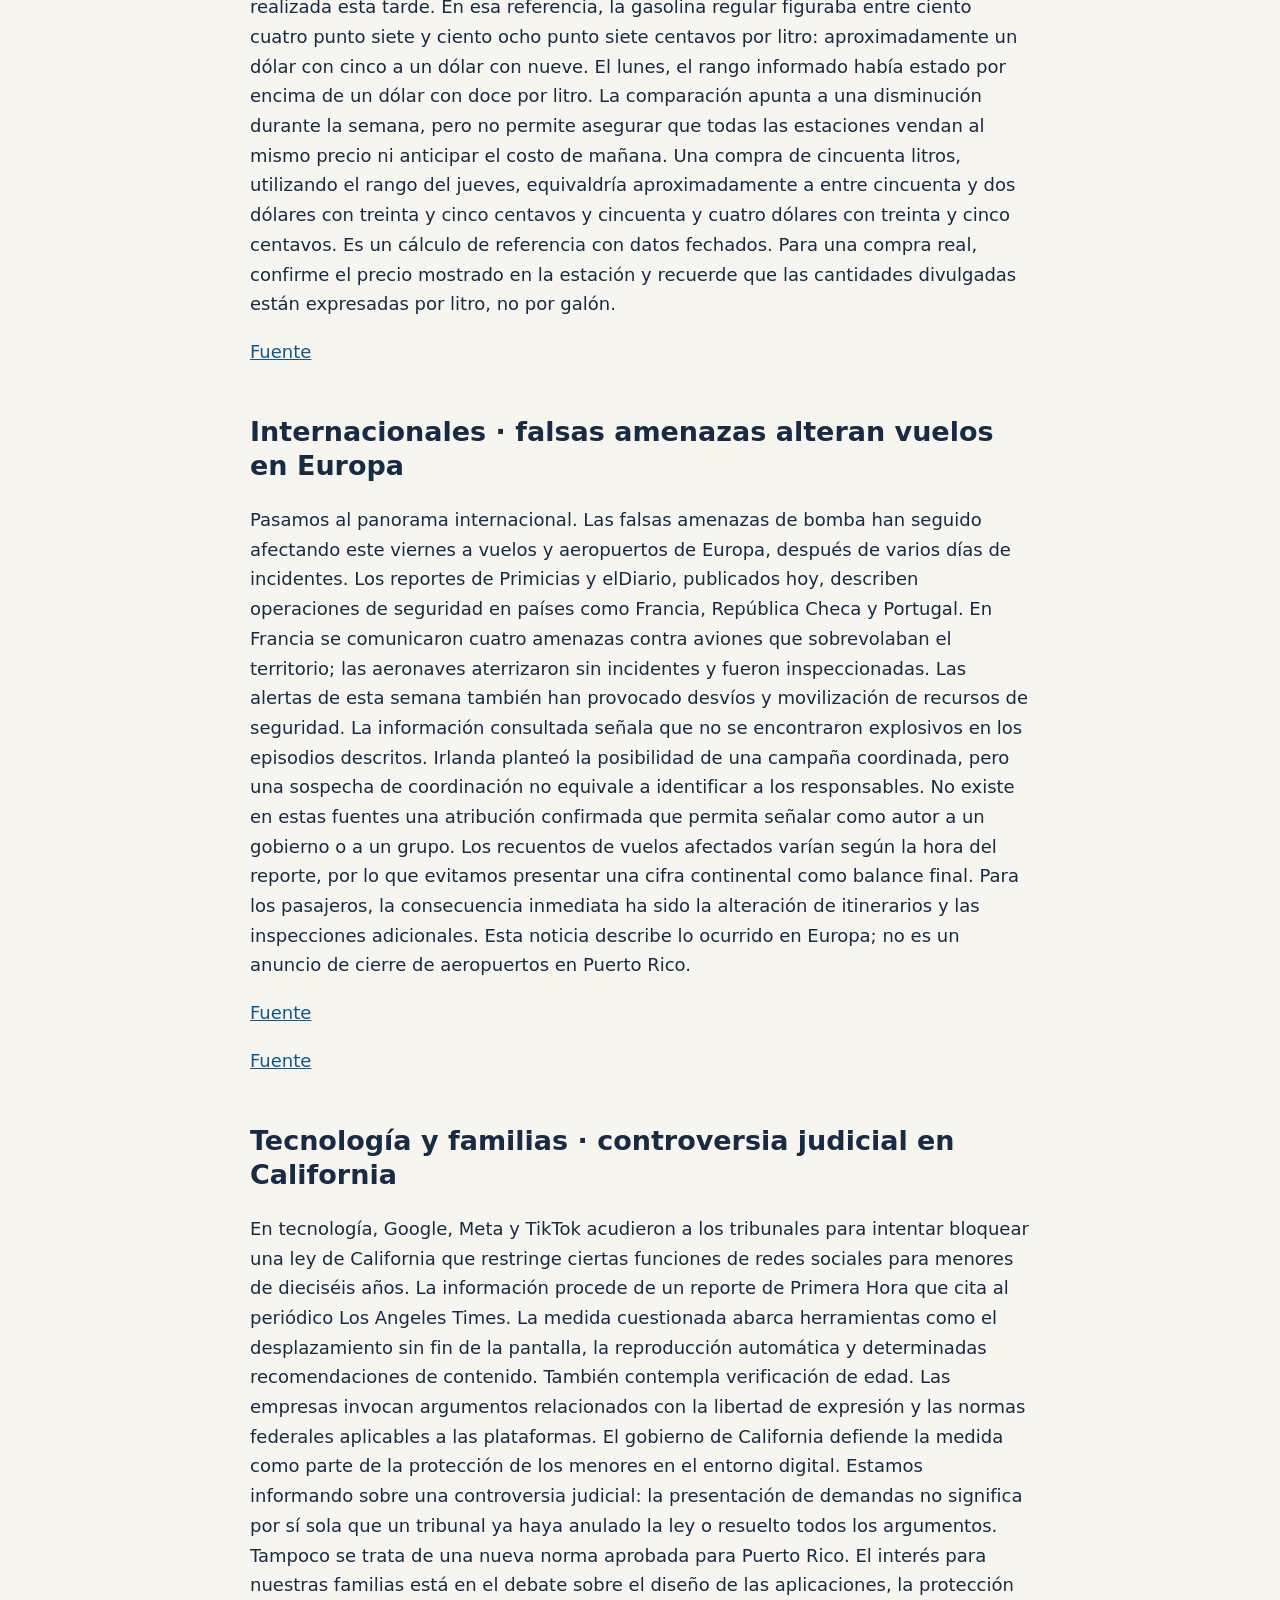
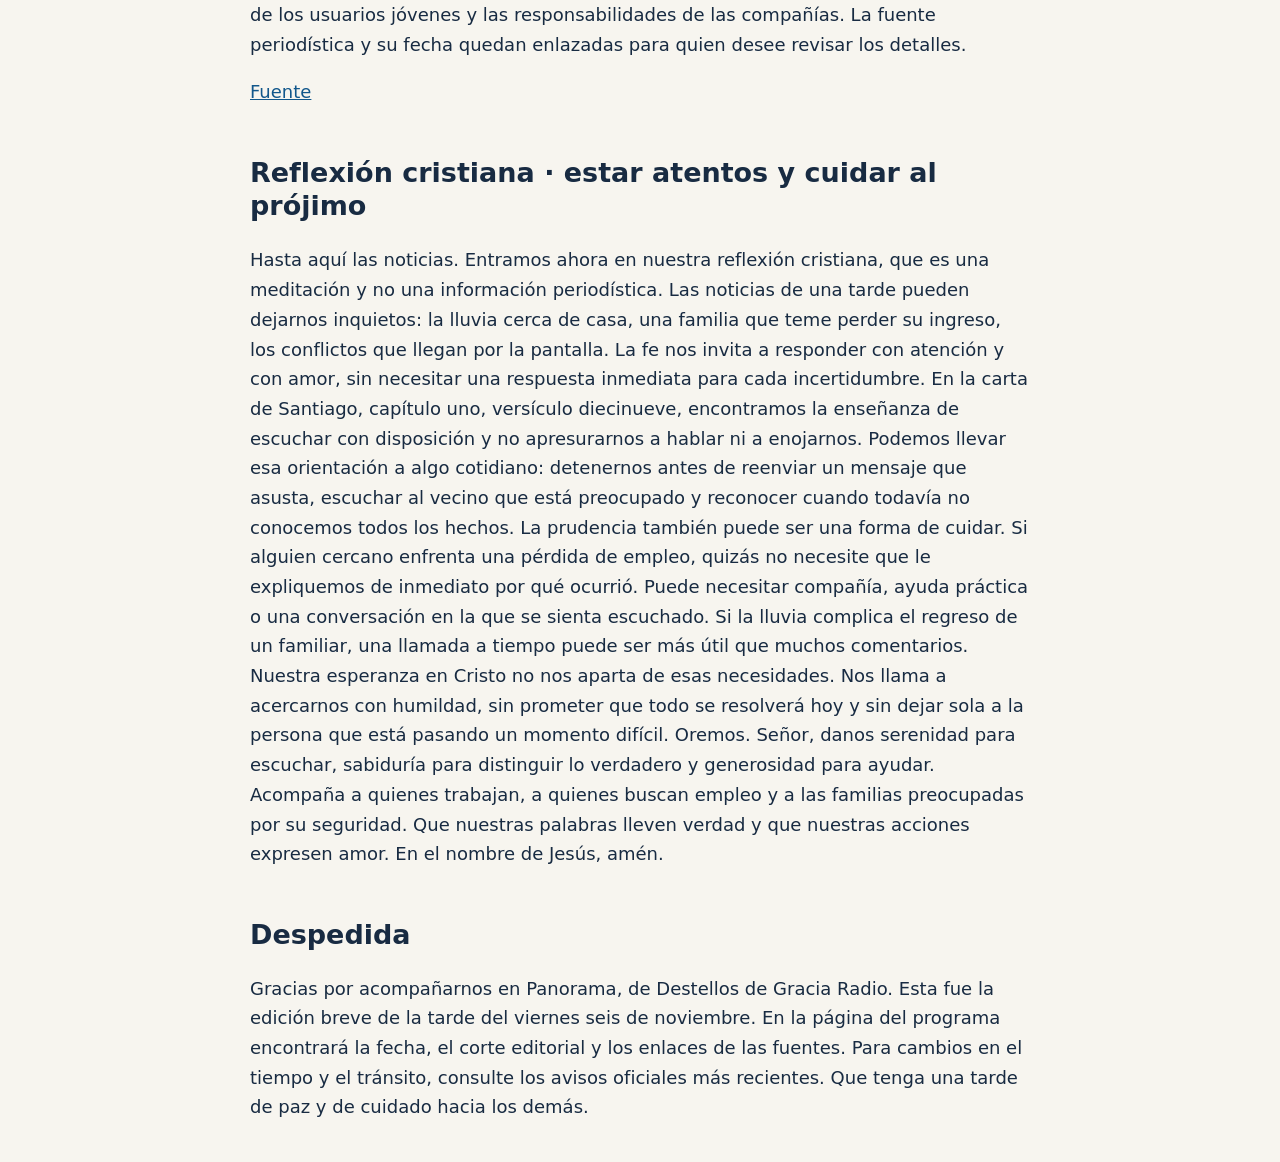
==== commit ac9031d4: "Panorama de la tarde · 2026-11-06 p15 · edición breve" ====
--- a/panorama-diario.html
+++ b/panorama-diario.html
@@ -1 +1 @@
-<html lang="es"><meta charset="utf-8"><meta name="viewport" content="width=device-width,initial-scale=1"><title>Panorama 2026-11-05</title><style>body{max-width:850px;margin:2rem auto;padding:0 1rem;font:18px/1.6 system-ui;color:#182b42;background:#fafafa}audio{width:100%}h1,h2{line-height:1.25}a{color:#155485}</style><body><h1>Panorama · 2026-11-05</h1><p>Voz sintética de Liora. Grabación fechada; no es una señal en vivo. Corte editorial: 2026-11-05 15:10 America/Puerto_Rico. Hora de Puerto Rico.</p><h2>Panorama 1H</h2><p>Edición breve de la tarde, slot p15. Duración real: 14 minutos y 4 segundos; meta flexible: 60 minutos. Se publica más corta por material contrastado disponible, sin relleno ni aceleración.</p><audio controls preload="metadata" src="panorama-diario.m4a?v=2026-11-05-p15"></audio><p><a href="./">Destellos de Gracia Radio</a></p><h2>Panorama 1H · edición de la tarde</h2><p>Buenas tardes. Esto es Panorama, en Destellos de Gracia Radio. Hoy es jueves, cinco de noviembre de dos mil veintiséis. Soy Liora, voz sintética de esta grabación. Nuestro corte editorial corresponde a las tres y diez de la tarde, hora de Puerto Rico. Presentamos la edición del horario de las tres, con novedades publicadas después de nuestro programa del mediodía, información internacional, deportes y agenda de servicio. El espacio tiene una meta flexible de sesenta minutos, pero hoy ofrecemos una edición breve: no hemos reunido material suficientemente contrastado para completar una hora sin repeticiones ni relleno. Mantendremos la voz a su ritmo habitual. Cada información lleva sus fuentes en el guion público. Al terminar las noticias compartiremos una reflexión cristiana, identificada como tal. No se trata de una transmisión informativa en vivo.</p><h2>Educación: marcha en el Viejo San Juan</h2><p>Comenzamos en Puerto Rico. Metro informó a las doce y catorce que maestros y representantes sindicales marcharon desde la Plaza Colón hacia La Fortaleza para reclamar el pago de la Carrera Magisterial, mejores condiciones laborales y un retiro digno. La cobertura describe una manifestación multisectorial en la que también participaron transportistas escolares, bomberos y organizaciones universitarias. El avance respecto de la convocatoria conocida esta mañana es que el reportaje recoge la movilización y testimonios de participantes. Primera Hora también publicó hoy las razones de la convocatoria, entre ellas las reclamaciones salariales y de retiro. Los planteamientos sobre deudas, condiciones de trabajo y promesas incumplidas corresponden a los grupos que los expresan. No anunciamos aquí un acuerdo alcanzado ni un pago autorizado como resultado de la marcha. La información consultada documenta la protesta y sus demandas. Para valorar sus consecuencias harán falta respuestas y decisiones posteriores del gobierno. La participación de distintos sectores muestra que la jornada reunió preocupaciones laborales diversas, aunque cada reclamo requiere seguimiento particular.</p><p><a href="https://www.metro.pr/noticias/2026/11/05/maestros-marchan-a-la-fortaleza-para-exigir-retiro-digno-y-pago-de-la-carrera-magisteria/">Fuente</a></p><p><a href="https://www.primerahora.com/noticias/gobierno-politica/notas/dia-de-protestas-contra-el-gobierno-conoce-el-reclamo-de-los-grupos/">Fuente</a></p><h2>Educación: lo observado en dos escuelas de Caguas</h2><p>Sobre el funcionamiento escolar, otro reportaje de Metro publicado a las doce y diecisiete describe poca asistencia estudiantil en dos planteles de Caguas: la Escuela Superior Eloísa Pascual y la Escuela Elemental Pedro Millán Rivera. El periódico recoge observaciones de su recorrido, versiones de personal y el testimonio de una madre sobre llamadas para recoger estudiantes antes del horario previsto. La cobertura señala que las administraciones de ambos planteles no ofrecieron declaraciones que aclararan cuántos maestros se habían reportado. Ese límite importa: un recorrido por dos escuelas no permite establecer una cifra de ausentismo para todo Puerto Rico. Tampoco confirma que todas las escuelas hayan cerrado. El secretario de Educación había anunciado el miércoles que sería un día lectivo regular. El contraste que presenta la noticia se refiere a lo observado en esos dos lugares durante la jornada de protesta. Las familias deben confirmar cualquier cambio de horario directamente con su plantel. No extendemos el estado descrito en Caguas a escuelas de Cataño u otros municipios sin información específica.</p><p><a href="https://www.metro.pr/noticias/2026/11/05/promesa-de-clases-normales-choca-con-poca-asistencia-en-escuelas-de-caguas/">Fuente</a></p><h2>Restaurantes: las operaciones no son uniformes</h2><p>En seguimiento a la situación de Encanto Restaurants, Metro publicó a las dos y nueve un recorrido que encontró abierto un restaurante IHOP en las inmediaciones de la parada dieciocho de Santurce. El reportaje describe empleados trabajando y clientes en el establecimiento, mientras locales cercanos de Pizza Hut y Taco Bell permanecían cerrados. El dato obliga a ser precisos: no todos los negocios mencionados en la crisis pueden describirse como cerrados de manera uniforme. La cobertura no ofrece un inventario oficial completo de los IHOP abiertos y cerrados. También recoge una explicación de empleados sobre una supuesta renovación contractual, pero el propio medio señala que esa versión no fue corroborada con la administración. Por esa razón no la presentamos como causa confirmada de la operación. Lo verificado por el recorrido es la actividad del local observado. Este hallazgo tampoco demuestra una reapertura general de las cadenas ni resuelve la situación laboral de las personas desplazadas. El seguimiento requiere distinguir cada marca, cada establecimiento y cualquier anuncio oficial posterior.</p><p><a href="https://www.metro.pr/noticias/2026/11/05/video-sorpresa-hay-ihop-abiertos-en-medio-de-los-cierres-de-encanto-restaurants/">Fuente</a></p><h2>Servicio: orientación a trabajadores desplazados</h2><p>Como información de servicio relacionada con ese asunto, recordamos el calendario de orientación ya divulgado hoy. Esta parte es un antecedente útil, no un anuncio nuevo de esta tarde. Primera Hora informó que el gobierno convocó cuatro ferias para los empleados afectados: el martes diez de noviembre en el Palacio de Recreación y Deportes de Mayagüez; el jueves doce en el Coliseo Roberto Clemente de San Juan; el martes diecisiete en el Complejo Ferial de Ponce; y el lunes veintitrés en el Centro de Usos Múltiples de Fajardo. La publicación también explica que las personas pueden iniciar su solicitud de desempleo sin esperar a esas actividades y acudir a las oficinas del Departamento del Trabajo. Una convocatoria de servicios no significa que ya se haya aprobado un beneficio individual. Los requisitos y la evaluación corresponden a la agencia. Para evitar confundir una gestión iniciada con una ayuda concedida, conviene conservar los documentos y las comunicaciones que entregue la entidad. El enlace al reportaje está disponible en el guion para consultar las vías oficiales de orientación.</p><p><a href="https://www.primerahora.com/noticias/consumo/notas/que-pasara-con-los-restaurantes-y-empleados-de-kfc-y-taco-bell/">Fuente</a></p><h2>Tiempo: qué mantiene el pronóstico consultado</h2><p>Para el tiempo, volvimos a consultar la página oficial del Servicio Nacional de Meteorología para San Juan y alrededores. El pronóstico visible, emitido a las dos y cuarenta y tres de esta madrugada, mantiene aguaceros y posibles tronadas aisladas para la tarde, con probabilidad de lluvia de ochenta por ciento. Para la noche señala aguaceros dispersos y posibilidad de tronadas aisladas al comienzo, con probabilidad de cincuenta por ciento. Para mañana viernes contempla nuevamente aguaceros y posibles tronadas durante la tarde. Se trata del pronóstico disponible en la página consultada, no de un informe nuevo de radar ni de una alerta emitida a las tres. La observación aeroportuaria que mostraba esa página seguía fechada a las ocho y cincuenta y seis de la mañana; no la utilizamos como temperatura actual. Si escuchas esta grabación más tarde, consulta los avisos oficiales que puedan haberse actualizado. La probabilidad de lluvia de una zona tampoco significa que todos sus sectores recibirán la misma cantidad de agua al mismo tiempo.</p><p><a href="https://forecast.weather.gov/MapClick.php?zoneid=PRZ001">Fuente</a></p><h2>Contexto: lluvia, sequía y abastecimiento</h2><p>Añadimos un contexto general de la fuente federal Drought punto gov. La sequía se estudia mediante varios indicadores, entre ellos precipitación, temperatura, humedad del suelo y disponibilidad de agua. El Monitor de Sequía utiliza categorías que van desde condiciones anormalmente secas hasta distintos grados de sequía. Su mapa se publica los jueves con datos válidos hasta el martes por la mañana. Por tanto, no funciona como una medición instantánea de la lluvia que cae en una calle durante esta tarde. El abastecimiento también requiere observar ríos, aguas subterráneas y embalses. Esto ayuda a entender por qué un cambio en un mapa regional no basta para conocer el servicio de una vivienda concreta. En esta edición no difundimos porcentajes de sequía actual: encontramos diferencias entre la noticia periodística y la tabla visible en la página federal, y no pudimos resolver su fecha de referencia con suficiente claridad. Preferimos mantener pendiente esa comparación. Este bloque explica los indicadores; no anuncia una eliminación de restricciones o un cambio operativo de Acueductos.</p><p><a href="https://www.drought.gov/states/puerto-rico">Fuente</a></p><h2>Internacionales: renuncia en Paraguay</h2><p>En Paraguay, EFE informó que Santiago Peña renunció hoy a la presidencia, en medio de una crisis política relacionada con la intervención del banco Ueno. Metro publicó el despacho a las doce y treinta y ocho y lo identificó como una noticia en desarrollo. Reuters también reportó la renuncia mediante un mensaje grabado. Ambas agencias coinciden en el hecho principal. Evitamos presentar como sentencia judicial las controversias relacionadas con el banco o atribuir responsabilidades penales sin una resolución. La situación política puede evolucionar después de nuestro corte. En esta edición no damos por completados trámites de sucesión o procedimientos legislativos que no hayamos podido comprobar directamente. El hecho confirmado que comunicamos es la renuncia anunciada hoy, con ese contexto y esas limitaciones.</p><p><a href="https://www.metro.pr/noticias/2026/11/05/renuncia-el-presidente-de-paraguay-antes-de-ser-sometido-a-juicio-politico/">Fuente</a></p><p><a href="https://www.investing.com/news/economy-news/paraguay-president-pena-resigns-under-mounting-pressure-from-bank-collapse-5005187">Fuente</a></p><h2>Europa: alertas y desvíos de vuelos</h2><p>EFE reportó una nueva serie de amenazas de bomba que afectó vuelos y aeropuertos europeos este jueves. La información publicada por Metro a las doce y veintidós menciona activación de protocolos en varios países y casos en los que no se encontraron explosivos. Entre los ejemplos figura un avión de la ruta Dublín a Roma desviado a una base aérea francesa. El despacho también recoge información del Ministerio de Transportes de Bulgaria sobre tres vuelos revisados en los que no se hallaron artefactos. Debemos conservar la diferencia entre una amenaza, una revisión preventiva y el hallazgo real de un explosivo. El reporte no autoriza a describir todos los casos como atentados confirmados. Tampoco demuestra una cancelación general de los vuelos hacia Europa. Para un viaje particular, el estado del vuelo debe consultarse con la aerolínea y el aeropuerto correspondiente. Las comprobaciones pueden generar demoras o cambios de ruta aunque una alerta termine siendo falsa. Esta es la situación relatada por la agencia al momento del despacho; no un aviso específico sobre rutas de Puerto Rico.</p><p><a href="https://www.metro.pr/noticias/2026/11/05/nueva-ola-de-falsas-amenazas-de-bomba-afecta-vuelos-y-aeropuertos-en-europa/">Fuente</a></p><h2>Deportes: Esmeralda Butler pasa a la final</h2><p>En deportes, Cybernews informó hoy, en una nota publicada por Metro a la una y veintidós, que la puertorriqueña Esmeralda Butler avanzó a la final de la modalidad street del skateboarding femenino en los Juegos Olímpicos de la Juventud de Dakar. El reporte le atribuye ciento treinta y cuatro punto cincuenta y nueve puntos en la fase preliminar y la segunda mejor puntuación general. La noticia precisa que las seis finalistas comienzan la ronda decisiva sin acumular la puntuación de la preliminar. Clasificar entre las mejores no equivale, por tanto, a tener una medalla asegurada ni a empezar la final con esa ventaja numérica. En el material consultado no contamos con un resultado verificado de la final, de modo que no anunciamos una posición definitiva. El avance a la ronda decisiva es el logro que recoge esta información. Mantendremos diferenciados los resultados de una fase y los del evento completo. Para quienes siguen la representación puertorriqueña, el próximo dato relevante será el resultado oficial de esa final cuando esté disponible.</p><p><a href="https://www.metro.pr/deportes/2026/11/05/puertorriquena-esmeralda-butler-avanza-a-la-final-del-skateboarding-en-dakar-2026/">Fuente</a></p><h2>Fútbol: anuncio de Cristiano Ronaldo</h2><p>Otra noticia deportiva del día es el anuncio de retirada de Cristiano Ronaldo de la selección de Portugal. EFE informó que el futbolista comunicó su decisión en un video publicado hoy en redes sociales, tras una trayectoria internacional de veintitrés años. Primera Hora recoge el anuncio en su edición de hoy. La información se refiere a la selección portuguesa; no debe convertirse automáticamente en un anuncio de retirada de toda su actividad como futbolista profesional. El despacho sitúa la decisión después de una sanción federativa por abandonar una concentración en septiembre. No necesitamos atribuir motivos adicionales que no estén confirmados para informar del anuncio. El mensaje de despedida hace referencia a su vínculo con la camiseta de Portugal y al cierre de esa etapa. En este corte no anunciamos la fecha de un homenaje o de un partido de despedida, porque no contamos con detalles verificados. El dato de hoy es la decisión comunicada públicamente, diferenciada de los comentarios y expectativas que puedan surgir alrededor de ella.</p><p><a href="https://www.primerahora.com/deportes/futbol/notas/cristiano-ronaldo-anuncia-su-retiro-de-la-seleccion-de-portugal/">Fuente</a></p><p><a href="https://efe.com/english/sports/2026-11-05/cristiano-ronaldo-retires-from-portugal/">Fuente</a></p><h2>Agenda: deporte y orientación en Carolina</h2><p>En agenda comunitaria, Primera Hora publicó ayer cuatro de noviembre una actividad de las Gigantes de Carolina junto a Clínica Urovida. Está anunciada para el sábado siete de noviembre en el Coliseo Guillermo Angulo, durante el primer encuentro de su serie de postemporada. La orientación y los servicios de cernimiento se ofrecerían de seis y treinta a ocho de la noche, según la convocatoria. La iniciativa busca utilizar el espacio deportivo para promover conversaciones sobre la salud masculina. Identificamos esta noticia como una actividad futura anunciada ayer, no como un servicio que esté realizándose ahora. Antes de acudir, corresponde confirmar con el equipo y los organizadores los requisitos de acceso, el horario y el alcance de lo ofrecido. Una clínica anunciada como gratuita para el público no permite inferir que todo gasto de entrada al partido esté cubierto; la publicación debe consultarse junto a las condiciones de la actividad. Aquí informamos sobre la convocatoria, sin recomendar pruebas médicas individuales: esas decisiones requieren conversación con un profesional de salud.</p><p><a href="https://www.primerahora.com/deportes/baloncesto/notas/las-gigantes-con-bigotes-jugaran-por-la-prevencion-del-cancer-de-prostata/">Fuente</a></p><h2>Reflexión cristiana: paciencia para servir</h2><p>Hasta aquí las noticias. Compartimos ahora una reflexión cristiana, separada de la información. La vida de una comunidad depende de muchas personas cuyo esfuerzo a veces damos por sentado: quien enseña, quien prepara una comida, quien cuida, quien transporta y quien atiende una necesidad concreta. Cuando aparecen dificultades, es fácil hablar de grupos enteros sin detenernos en las personas que los forman. La fe cristiana nos invita a una mirada más cercana. Cada prójimo tiene dignidad y merece ser escuchado. La paciencia no significa ignorar los problemas o renunciar a buscar soluciones. Puede significar escuchar una explicación completa, reconocer que no conocemos todas las circunstancias y resistir la tentación de convertir el dolor ajeno en motivo de burla. También se expresa en la manera de ayudar. Una palabra amable puede abrir una conversación; una acción concreta puede acompañarla. No siempre tenemos recursos para resolver todo, pero a menudo podemos ofrecer tiempo, atención o una colaboración pequeña. La esperanza cristiana no nos obliga a prometer que mañana desaparecerán todas las dificultades. Nos sostiene para actuar hoy con fidelidad en lo que sí podemos hacer. Pensemos en una persona a quien podamos escuchar sin prisa durante esta tarde. Quizás alguien necesita compartir una preocupación sin recibir inmediatamente una crítica. Quizás necesita ayuda para organizar un próximo paso. Oremos para que Dios nos conceda sabiduría al hablar, prudencia al compartir información y generosidad al servir. Que nuestras iglesias sean espacios de verdad y compasión, donde la confianza crezca porque las palabras y las acciones se acompañan. Esta reflexión no atribuye a las noticias un significado profético: busca animarnos a vivir nuestra fe con humildad en medio de la jornada cotidiana.</p><h2>Cierre de la edición de la tarde</h2><p>Gracias por escuchar esta edición de Panorama del jueves cinco de noviembre en Destellos de Gracia Radio. El corte editorial corresponde a las tres y diez de la tarde de Puerto Rico. Hoy ofrecemos una edición breve, menor que la meta flexible de una hora, para respetar el material verificado disponible. Las fuentes están en el guion público. Si surgen alertas oficiales posteriores, consulta la información más reciente. Soy Liora, voz sintética de esta grabación. Que tengas una tarde de paz, discernimiento y servicio al prójimo.</p></body></html>+<html lang="es"><meta charset="utf-8"><meta name="viewport" content="width=device-width,initial-scale=1"><title>Panorama 2026-11-06</title><style>body{max-width:780px;margin:40px auto;padding:0 22px;background:#f7f5ef;color:#182b42;font:18px/1.65 system-ui}h1,h2{line-height:1.25}h1{color:#12324e}h2{margin-top:1.8em}audio{width:100%}a{color:#12578b}p{overflow-wrap:anywhere}</style><body><h1>Panorama · 2026-11-06</h1><p>Voz sintética de Liora. Grabación fechada; no es una señal en vivo. Corte editorial: 2026-11-06 15:54 America/Puerto_Rico. Hora de Puerto Rico.</p><h2>Panorama 1H · edición breve de la tarde</h2><p>Meta flexible: 60 minutos. Duración real: 9.5 minutos.</p><audio controls preload="metadata" src="panorama-diario.m4a?v=2026-11-06-p15"></audio><p><a href="./">Destellos de Gracia Radio</a></p><h2>Apertura · edición de la tarde</h2><p>Buenas tardes. Esto es Panorama, en Destellos de Gracia Radio. Les acompaña la voz de Liora en esta edición del viernes seis de noviembre de dos mil veintiséis. Hoy atendemos las lluvias en Puerto Rico, la situación de Encanto Restaurants, información para los conductores y dos asuntos internacionales: las falsas amenazas contra vuelos europeos y el debate sobre las redes sociales y los menores en California. Al final tendremos una reflexión cristiana, claramente separada de las noticias. Esta es una edición breve del espacio de las tres de la tarde. La meta del programa es una hora, pero hoy compartimos únicamente el material que hemos podido verificar, sin repetir noticias para ocupar tiempo. Esta grabación tiene un corte editorial fechado; los avisos meteorológicos pueden cambiar después de su preparación.</p><h2>Puerto Rico · lluvias y advertencias de inundaciones</h2><p>Comenzamos con información cercana a nuestra comunidad. El Servicio Nacional de Meteorología en San Juan emitió esta tarde advertencias de inundaciones que abarcan municipios del norte y del este. Los boletines consultados fueron emitidos entre las dos y nueve y las dos y veintitrés de la tarde. Para Luquillo y Río Grande, la advertencia señalaba las cuatro y treinta como hora de vencimiento. Para Bayamón, Toa Alta y otros sectores del norte, incluidas áreas del sur de Cataño, el vencimiento indicado era las cuatro y quince. También aparecen Corozal, Dorado, Naranjito, Toa Baja y Vega Alta. La preocupación es la acumulación de agua en zonas bajas, carreteras y lugares con drenaje limitado, además del aumento del caudal de quebradas. En el este, el radar había estimado entre una y dos pulgadas de lluvia, con precipitación adicional prevista. Primera Hora informó sobre estos avisos y los contrastamos con los boletines de la agencia meteorológica. Por tratarse de una grabación, las horas mencionadas corresponden a los boletines consultados; no significan que la advertencia siga activa cuando usted escuche. Antes de salir, consulte la actualización oficial. La agencia recuerda que no se deben cruzar carreteras inundadas.</p><p><a href="https://api.weather.gov/alerts/active?area=PR">Fuente</a></p><p><a href="https://www.primerahora.com/noticias/el-tiempo/notas/emiten-advertencias-de-inundaciones-para-10-municipios-por-fuertes-lluvias/">Fuente</a></p><h2>Economía local · nueva etapa para Encanto Restaurants</h2><p>La crisis de Encanto Restaurants entra en una nueva etapa. NotiCel informó hoy que la empresa solicitó protección bajo el Capítulo once de la ley federal de quiebras en el tribunal de Puerto Rico. El registro público del caso identifica una presentación del cinco de noviembre. La información coincide con la noticia publicada por Metro anoche: la compañía declaró deudas de aproximadamente ciento veinticuatro millones de dólares y activos cercanos a treinta millones. Este desarrollo ocurre después del cierre de los restaurantes KFC y Taco Bell anunciado a comienzos de semana, tras finalizar la relación comercial entre Yum Brands y el operador local. Conviene distinguir los momentos: el cierre ocurrió antes; la solicitud de quiebra es el desarrollo posterior que estamos siguiendo hoy. Las cifras financieras corresponden a lo reportado sobre la petición, no a una liquidación definitiva. Los informes consultados describen dificultades de liquidez y obligaciones con acreedores y suplidores. La situación afecta a trabajadores y familias, pero los reportes no ofrecen una cifra uniforme de empleos afectados, por lo que no presentamos un total como definitivo. Tampoco tenemos una fecha de reapertura confirmada. Seguiremos los documentos y anuncios verificables, evitando convertir expectativas comerciales en compromisos ya cumplidos.</p><p><a href="https://noticel.com/ultima-hora/20261106/encanto-restaurants-se-declara-en-quiebra/">Fuente</a></p><p><a href="https://www.bkalerts.com/recent-bankruptcy-cases/puerto-rico-bankruptcy-court/3%3A26-bk-05345/bankruptcy-case-encanto-restaurants-inc">Fuente</a></p><p><a href="https://metroworldnews-mwnpuertorico-prod.cdn.arcpublishing.com/noticias/2026/11/06/historico-colapso-encanto-restaurants-se-acoge-a-la-quiebra-tras-el-cierre-fulminante-de-kfc-y-taco-bell-en-puerto-rico/">Fuente</a></p><h2>Servicio al conductor · trabajos anunciados para el martes</h2><p>Atención a quienes utilizan la carretera treinta y el expreso cincuenta y dos. La Autoridad de Carreteras y Transportación anunció trabajos de instalación de bases para postes de iluminación el martes diez de noviembre, entre las nueve de la mañana y las tres de la tarde. El anuncio fue divulgado hoy por Metro y Foro Noticioso. Se contemplan cierres del carril derecho en una rampa de la carretera treinta y en un tramo del expreso cincuenta y dos. Son labores relacionadas con el proyecto de iluminación entre Salinas y Caguas. Para los usuarios de la carretera treinta, el comunicado menciona la rampa cero B como alternativa de acceso a la carretera uno, según el destino. El anuncio corresponde al martes próximo: no lo presentamos como un cierre general de esas vías durante esta tarde. Si esa ruta forma parte de su recorrido habitual, anote la fecha y confirme las indicaciones de la Autoridad antes del viaje. En el área de trabajo será necesario atender la señalización y las instrucciones del personal que maneja el tránsito. Los detalles y enlaces del anuncio quedan disponibles en la página de esta edición.</p><p><a href="https://www.metro.pr/noticias/2026/11/06/cerraran-carriles-de-la-pr-52-y-pr-30-durante-seis-horas-por-trabajos-de-iluminacion/">Fuente</a></p><p><a href="https://foronoticioso.com/continua-la-instalacion-de-bases-para-postes-en-la-pr-52-y-pr-30-de-salinas-a-caguas/">Fuente</a></p><h2>Consumo · referencia fechada sobre gasolina</h2><p>En información para el bolsillo, Metro publicó esta mañana una comparación de los precios de gasolina divulgados por el Departamento de Asuntos del Consumidor. El informe utiliza la actualización del jueves cinco de noviembre, no una medición realizada esta tarde. En esa referencia, la gasolina regular figuraba entre ciento cuatro punto siete y ciento ocho punto siete centavos por litro: aproximadamente un dólar con cinco a un dólar con nueve. El lunes, el rango informado había estado por encima de un dólar con doce por litro. La comparación apunta a una disminución durante la semana, pero no permite asegurar que todas las estaciones vendan al mismo precio ni anticipar el costo de mañana. Una compra de cincuenta litros, utilizando el rango del jueves, equivaldría aproximadamente a entre cincuenta y dos dólares con treinta y cinco centavos y cincuenta y cuatro dólares con treinta y cinco centavos. Es un cálculo de referencia con datos fechados. Para una compra real, confirme el precio mostrado en la estación y recuerde que las cantidades divulgadas están expresadas por litro, no por galón.</p><p><a href="https://metroworldnews-mwnpuertorico-prod.cdn.arcpublishing.com/noticias/2026/11/06/baja-la-gasolina-tras-el-alza-de-principios-de-semana/">Fuente</a></p><h2>Internacionales · falsas amenazas alteran vuelos en Europa</h2><p>Pasamos al panorama internacional. Las falsas amenazas de bomba han seguido afectando este viernes a vuelos y aeropuertos de Europa, después de varios días de incidentes. Los reportes de Primicias y elDiario, publicados hoy, describen operaciones de seguridad en países como Francia, República Checa y Portugal. En Francia se comunicaron cuatro amenazas contra aviones que sobrevolaban el territorio; las aeronaves aterrizaron sin incidentes y fueron inspeccionadas. Las alertas de esta semana también han provocado desvíos y movilización de recursos de seguridad. La información consultada señala que no se encontraron explosivos en los episodios descritos. Irlanda planteó la posibilidad de una campaña coordinada, pero una sospecha de coordinación no equivale a identificar a los responsables. No existe en estas fuentes una atribución confirmada que permita señalar como autor a un gobierno o a un grupo. Los recuentos de vuelos afectados varían según la hora del reporte, por lo que evitamos presentar una cifra continental como balance final. Para los pasajeros, la consecuencia inmediata ha sido la alteración de itinerarios y las inspecciones adicionales. Esta noticia describe lo ocurrido en Europa; no es un anuncio de cierre de aeropuertos en Puerto Rico.</p><p><a href="https://www.primicias.ec/internacional/europa-falsas-amenazas-bomba-vuelos-praga-roma-paris-rusia-ataques-136577/">Fuente</a></p><p><a href="https://www.eldiario.es/internacional/continua-oleada-falsas-amenazas-bomba-aeropuertos-europeos_1_13643832.html">Fuente</a></p><h2>Tecnología y familias · controversia judicial en California</h2><p>En tecnología, Google, Meta y TikTok acudieron a los tribunales para intentar bloquear una ley de California que restringe ciertas funciones de redes sociales para menores de dieciséis años. La información procede de un reporte de Primera Hora que cita al periódico Los Angeles Times. La medida cuestionada abarca herramientas como el desplazamiento sin fin de la pantalla, la reproducción automática y determinadas recomendaciones de contenido. También contempla verificación de edad. Las empresas invocan argumentos relacionados con la libertad de expresión y las normas federales aplicables a las plataformas. El gobierno de California defiende la medida como parte de la protección de los menores en el entorno digital. Estamos informando sobre una controversia judicial: la presentación de demandas no significa por sí sola que un tribunal ya haya anulado la ley o resuelto todos los argumentos. Tampoco se trata de una nueva norma aprobada para Puerto Rico. El interés para nuestras familias está en el debate sobre el diseño de las aplicaciones, la protección de los usuarios jóvenes y las responsabilidades de las compañías. La fuente periodística y su fecha quedan enlazadas para quien desee revisar los detalles.</p><p><a href="https://www.primerahora.com/noticias/estados-unidos/notas/google-meta-y-tiktok-demandan-a-california-para-frenar-ley-que-restringe-su-uso-a-menores/">Fuente</a></p><h2>Reflexión cristiana · estar atentos y cuidar al prójimo</h2><p>Hasta aquí las noticias. Entramos ahora en nuestra reflexión cristiana, que es una meditación y no una información periodística. Las noticias de una tarde pueden dejarnos inquietos: la lluvia cerca de casa, una familia que teme perder su ingreso, los conflictos que llegan por la pantalla. La fe nos invita a responder con atención y con amor, sin necesitar una respuesta inmediata para cada incertidumbre. En la carta de Santiago, capítulo uno, versículo diecinueve, encontramos la enseñanza de escuchar con disposición y no apresurarnos a hablar ni a enojarnos. Podemos llevar esa orientación a algo cotidiano: detenernos antes de reenviar un mensaje que asusta, escuchar al vecino que está preocupado y reconocer cuando todavía no conocemos todos los hechos. La prudencia también puede ser una forma de cuidar. Si alguien cercano enfrenta una pérdida de empleo, quizás no necesite que le expliquemos de inmediato por qué ocurrió. Puede necesitar compañía, ayuda práctica o una conversación en la que se sienta escuchado. Si la lluvia complica el regreso de un familiar, una llamada a tiempo puede ser más útil que muchos comentarios. Nuestra esperanza en Cristo no nos aparta de esas necesidades. Nos llama a acercarnos con humildad, sin prometer que todo se resolverá hoy y sin dejar sola a la persona que está pasando un momento difícil. Oremos. Señor, danos serenidad para escuchar, sabiduría para distinguir lo verdadero y generosidad para ayudar. Acompaña a quienes trabajan, a quienes buscan empleo y a las familias preocupadas por su seguridad. Que nuestras palabras lleven verdad y que nuestras acciones expresen amor. En el nombre de Jesús, amén.</p><h2>Despedida</h2><p>Gracias por acompañarnos en Panorama, de Destellos de Gracia Radio. Esta fue la edición breve de la tarde del viernes seis de noviembre. En la página del programa encontrará la fecha, el corte editorial y los enlaces de las fuentes. Para cambios en el tiempo y el tránsito, consulte los avisos oficiales más recientes. Que tenga una tarde de paz y de cuidado hacia los demás.</p></body></html>
